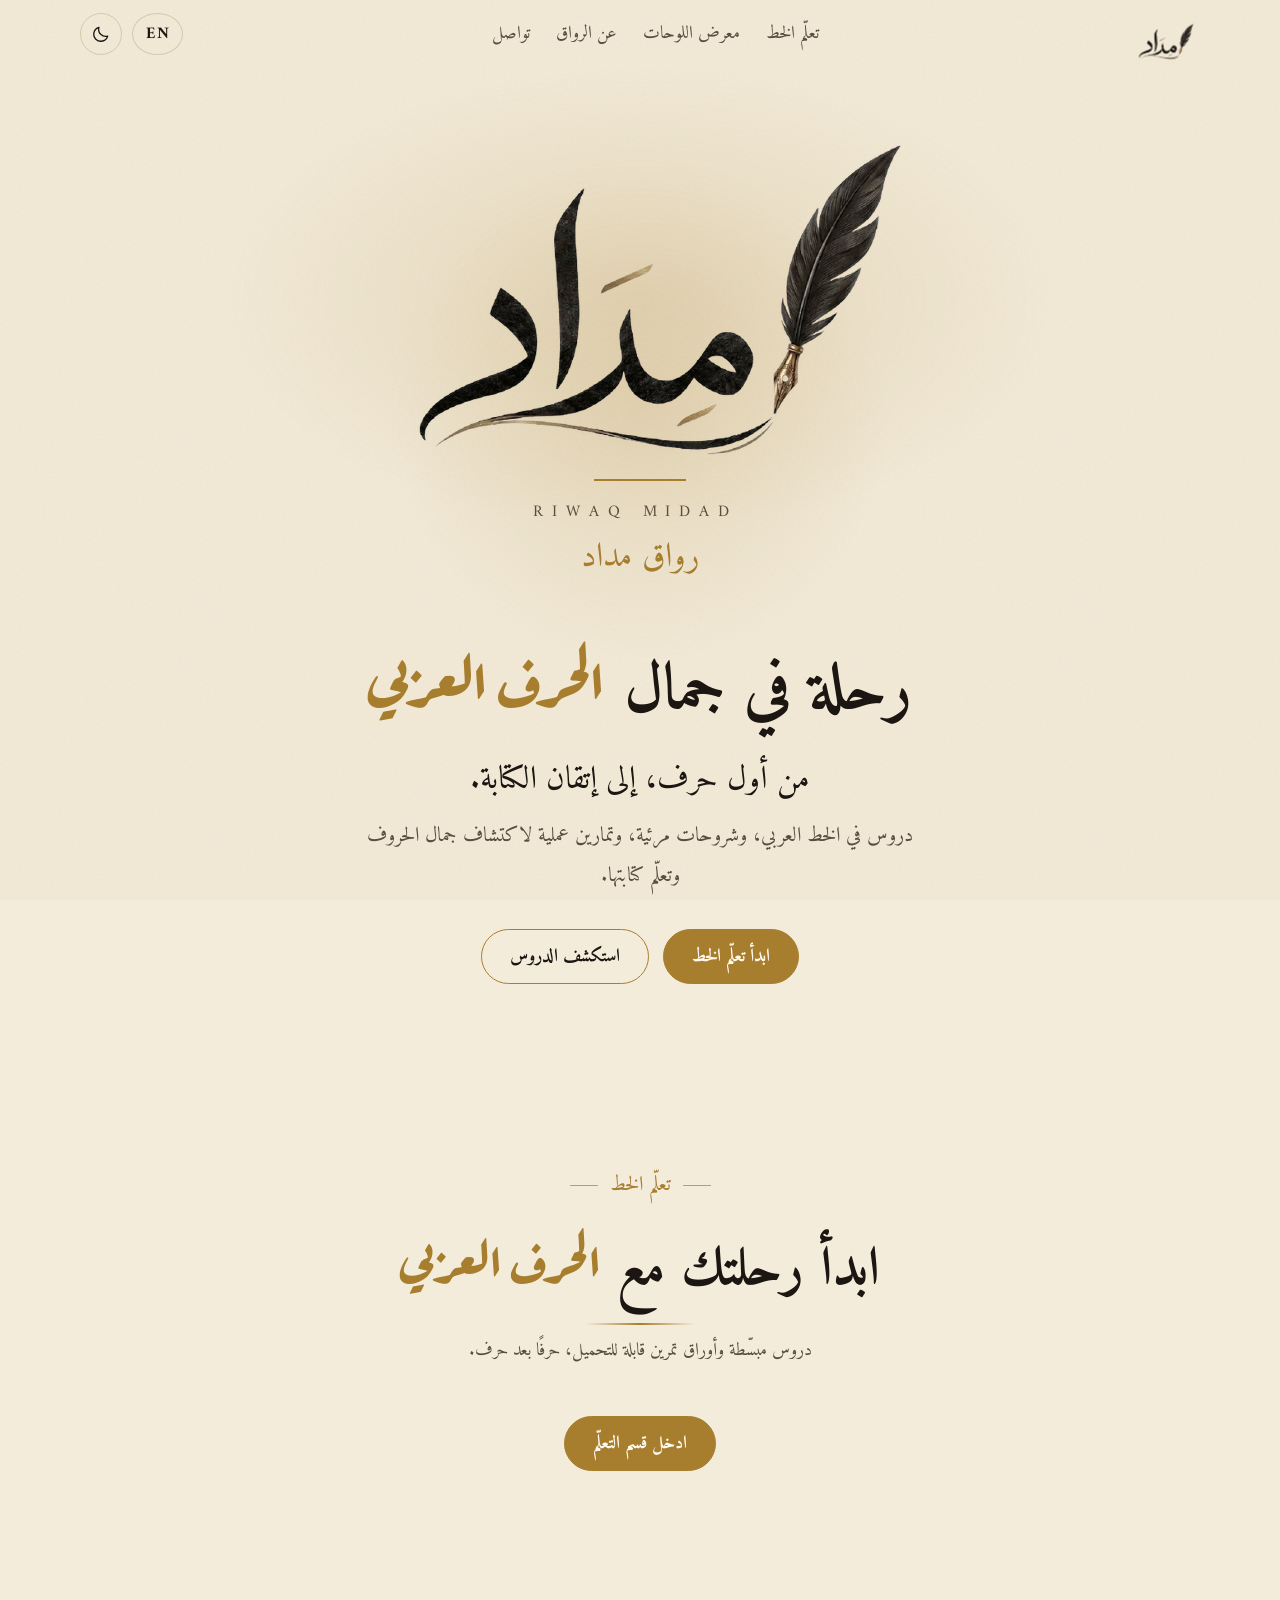
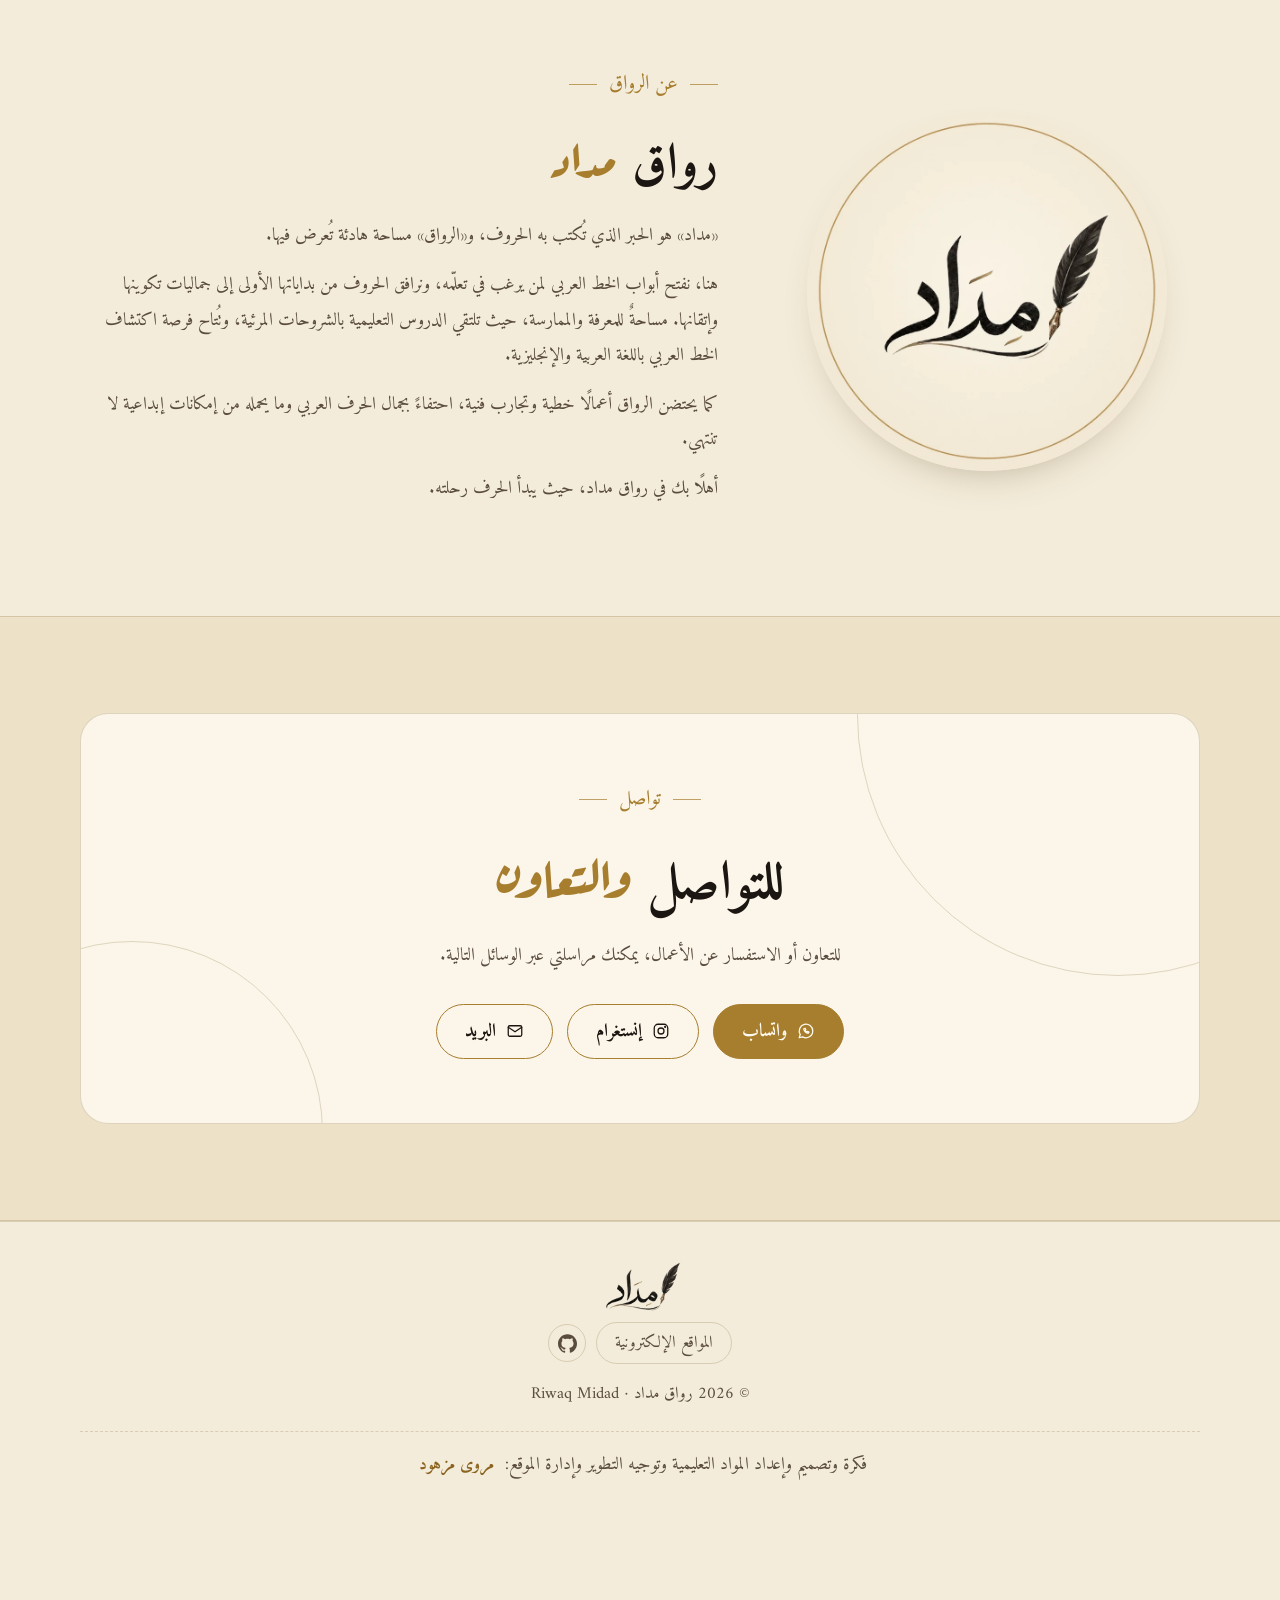
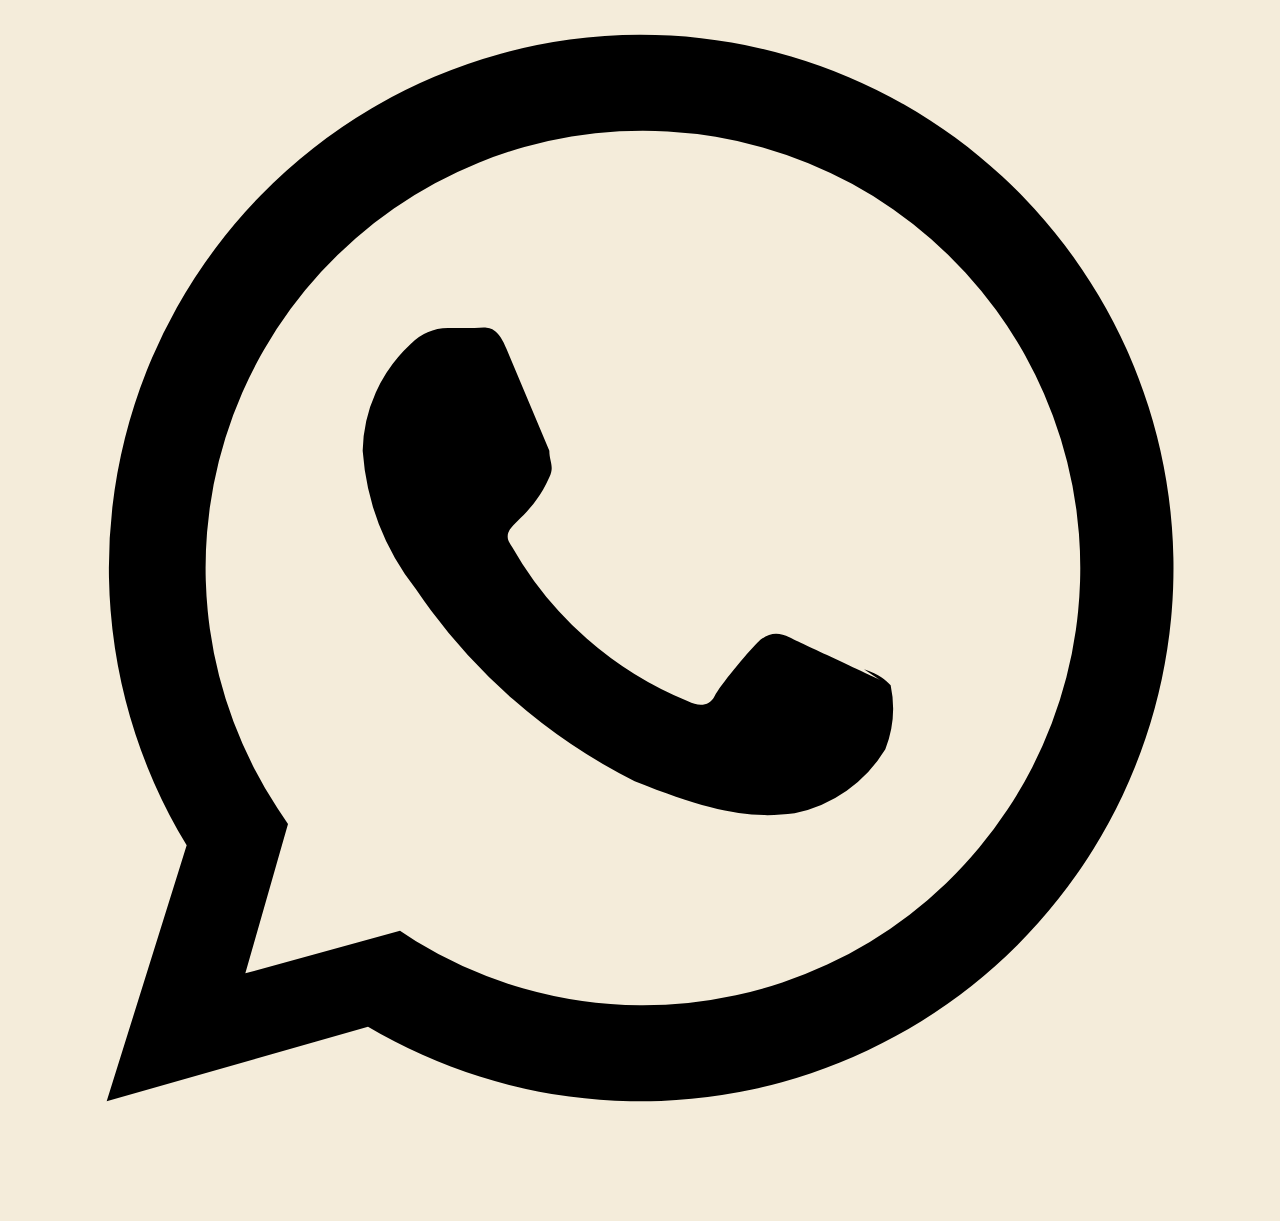
==== index.html @ afab55af "adding the pen" ====
<!doctype html>
<html lang="ar" dir="rtl" data-theme="light">
<head>
<meta charset="utf-8">
<meta name="viewport" content="width=device-width, initial-scale=1">
<title>رواق مداد | تعلّم الخط العربي</title>
<meta name="description" content="رواق مداد: دروس في الخط العربي، وأوراق تمرين، وشروحات مرئية لتعلّم الحروف من أولها إلى إتقان كتابتها، إلى جانب لوحات بخط اليد." id="meta-desc">
<meta name="theme-color" content="#f4ecda" id="theme-color">
<meta property="og:type" content="website">
<meta property="og:title" content="رواق مداد | Riwaq Midad">
<meta property="og:description" content="رحلة في جمال الحرف العربي: دروس وأوراق تمرين وشروحات لتعلّم الخط.">
<link rel="canonical" href="https://maroua-mezhoud.github.io/riwaq.midad/">
<meta name="robots" content="index,follow,max-image-preview:large">
<meta property="og:site_name" content="رواق مداد">
<meta property="og:locale" content="ar_AR">
<meta property="og:url" content="https://maroua-mezhoud.github.io/riwaq.midad/">
<meta property="og:image" content="https://maroua-mezhoud.github.io/riwaq.midad/assets/og-image.jpg">
<meta property="og:image:width" content="1200">
<meta property="og:image:height" content="1200">
<meta name="twitter:card" content="summary_large_image">
<script type="application/ld+json">
{"@context":"https://schema.org","@type":"WebSite","name":"رواق مداد","alternateName":"Riwaq Midad","url":"https://maroua-mezhoud.github.io/riwaq.midad/","image":"https://maroua-mezhoud.github.io/riwaq.midad/assets/og-image.jpg",
"description":"دروس في الخط العربي وأوراق تمرين وشروحات مرئية لتعلّم الحروف، إلى جانب لوحات بخط اليد.","inLanguage":"ar",
"sameAs":["https://www.instagram.com/riwaq.midad/","https://github.com/Maroua-Mezhoud/riwaq.midad"]}
</script>
<link rel="icon" href="assets/favicon.png" type="image/png">
<link rel="apple-touch-icon" href="assets/favicon.png">
<link rel="preconnect" href="https://fonts.googleapis.com">
<link rel="preconnect" href="https://fonts.gstatic.com" crossorigin>
<link href="https://fonts.googleapis.com/css2?family=Aref+Ruqaa:wght@700&display=swap" rel="stylesheet">
<link rel="stylesheet" href="style.css">

<script>
/* تطبيق الوضع واللغة المحفوظين قبل الرسم لتفادي الوميض */
(function(){
  var r=document.documentElement, t=null, l=null;
  try{ t=localStorage.getItem('midad-theme'); l=localStorage.getItem('midad-lang'); }catch(e){}
  if(!t){ t=(window.matchMedia && matchMedia('(prefers-color-scheme: dark)').matches)?'dark':'light'; }
  r.setAttribute('data-theme', t);
  if(l==='en'){ r.lang='en'; r.dir='ltr'; }
})();
</script>
</head>
<body>
<a class="skip" href="#top" id="skip" data-i18n="skip">انتقل إلى المحتوى</a>
<div class="progress" id="progress" aria-hidden="true"></div>

<!-- ============ الرأس ============ -->
<header class="nav">
  <div class="wrap">
    <a href="#top" class="brand" aria-label="رواق مداد">
      <img class="b-light" src="assets/wordmark-light.webp" alt="رواق مداد" width="72" height="42">
      <img class="b-dark" src="assets/wordmark-dark.webp" alt="" width="72" height="42">
    </a>
    <nav class="links" id="links" aria-label="التنقل الرئيسي">
      <a href="#learn" data-i18n="n_learn">تعلّم الخط</a>
      <a href="#calligraphy" data-i18n="n_cal">معرض اللوحات</a>
      <a href="#about" data-i18n="n_about">عن الرواق</a>
      <a href="#contact" data-i18n="n_contact">تواصل</a>
    </nav>
    <div class="nav-actions">
      <button class="icon-btn lang-btn" id="lang-toggle" type="button" aria-label="English" title="English">EN</button>
      <button class="icon-btn" id="theme-toggle" type="button" aria-label="تبديل الوضع الليلي والنهاري" title="تبديل الوضع">
        <svg class="moon" viewBox="0 0 24 24"><path d="M20 14.5A8.5 8.5 0 0 1 9.5 4 8.5 8.5 0 1 0 20 14.5z"/></svg>
        <svg class="sun" viewBox="0 0 24 24"><circle cx="12" cy="12" r="4"/><path d="M12 2v2M12 20v2M4.9 4.9l1.4 1.4M17.7 17.7l1.4 1.4M2 12h2M20 12h2M4.9 19.1l1.4-1.4M17.7 6.3l1.4-1.4"/></svg>
      </button>
      <button class="icon-btn menu-btn" id="menu-btn" type="button" aria-label="القائمة" aria-expanded="false">
        <svg viewBox="0 0 24 24"><path d="M4 7h16M4 12h16M4 17h16"/></svg>
      </button>
    </div>
  </div>
</header>

<main id="top">

<!-- ============ البطل ============ -->
<section class="hero home">
  <div class="wrap">
    <div class="hero-logo">
      <img class="l-light" src="assets/wordmark-light.webp" alt="شعار رواق مداد · Riwaq Midad" width="1000" height="582" fetchpriority="high">
      <img class="l-dark" src="assets/wordmark-dark.webp" alt="" width="1000" height="582">
    </div>
    <div class="hero-name">
      <span class="latin">RIWAQ MIDAD</span>
      <span class="ar">رواق مداد</span>
    </div>
    <h1 class="reveal" data-i18n="h1">رحلة في جمال <span class="ruq">الحرف العربي</span></h1>
    <p class="hero-tag reveal" data-i18n="tag">من أول حرف، إلى إتقان الكتابة.</p>
    <p class="lead reveal" data-i18n="lead">دروس في الخط العربي، وشروحات مرئية، وتمارين عملية لاكتشاف جمال الحروف وتعلّم كتابتها.</p>
    <div class="cta reveal">
      <a class="btn btn-primary" href="#learn" data-i18n="cta1">ابدأ تعلّم الخط</a>
      <a class="btn btn-ghost" href="#learn-home" data-i18n="cta2">استكشف الدروس</a>
    </div>
  </div>
</section>

<!-- ============ calligraphy ============ -->
<section class="block page" id="calligraphy">
  <div class="wrap">
    <div class="page-bar"><a class="back" href="#top"><svg viewBox="0 0 24 24"><path d="M9 6l6 6-6 6"/></svg><span data-i18n="back">رجوع</span></a><nav class="crumb" aria-label="breadcrumb"><span data-i18n="n_cal">معرض اللوحات</span></nav></div>
    <div class="section-head reveal in">
      <span class="eyebrow" data-i18n="cal_e">أعمالي</span>
      <h2 data-i18n="cal_h2">معرض <span class="ruq">لوحاتي</span></h2>
    </div>
    <div class="group-grid" id="grid-calligraphy"></div>
    <div class="more-wrap"><button class="btn btn-ghost" id="more-calligraphy" type="button" hidden></button></div>
  </div>
</section>

<!-- ============ websites ============ -->
<section class="block page" id="websites">
  <div class="wrap">
    <div class="page-bar"><a class="back" href="#top"><svg viewBox="0 0 24 24"><path d="M9 6l6 6-6 6"/></svg><span data-i18n="back">رجوع</span></a><nav class="crumb" aria-label="breadcrumb"><span data-i18n="n_web">المواقع الإلكترونية</span></nav></div>
    <div class="section-head reveal in">
      <span class="eyebrow" data-i18n="web_e">ما صنعتُه</span>
      <h2 data-i18n="web_h2">المواقع <span class="ruq">الإلكترونية</span></h2>
    </div>
    <div class="group-grid" id="grid-web"></div>
    <div class="more-wrap"><button class="btn btn-ghost" id="more-web" type="button" hidden></button></div>
    <div id="featured"></div>
  </div>
</section>

<!-- ============ تعلّم الخط (مدخل في الصفحة الرئيسية) ============ -->
<section class="block home" id="learn-home">
  <div class="wrap">
    <div class="section-head reveal">
      <span class="eyebrow" data-i18n="lh_eyebrow">تعلّم الخط</span>
      <h2 data-i18n="lh_h2">ابدأ رحلتك مع <span class="ruq">الحرف العربي</span></h2>
      <p data-i18n="lh_p">دروس مبسّطة وأوراق تمرين قابلة للتحميل، حرفًا بعد حرف.</p>
    </div>
    <div class="cta reveal"><a class="btn btn-primary" href="#learn" data-i18n="lh_btn">ادخل قسم التعلّم</a></div>
  </div>
</section>

<!-- ============ عن الرواق ============ -->
<section class="block home" id="about">
  <div class="wrap about">
    <div class="pic reveal">
      <img class="p-light" src="assets/profile-light.webp" alt="رواق مداد" width="800" height="800" loading="lazy">
      <img class="p-dark" src="assets/profile-dark.webp" alt="" width="800" height="800" loading="lazy">
    </div>
    <div class="reveal">
      <span class="eyebrow" data-i18n="a_eyebrow">عن الرواق</span>
      <h2 data-i18n="a_h2">رواق <span class="ruq">مداد</span></h2>
      <p data-i18n="a_p1">«مداد» هو الحبر الذي تُكتب به الحروف، و«الرواق» مساحة هادئة تُعرض فيها.</p>
      <p data-i18n="a_p2">هنا، نفتح أبواب الخط العربي لمن يرغب في تعلّمه، ونرافق الحروف من بداياتها الأولى إلى جماليات تكوينها وإتقانها. مساحةٌ للمعرفة والممارسة، حيث تلتقي الدروس التعليمية بالشروحات المرئية، وتُتاح فرصة اكتشاف الخط العربي باللغة العربية والإنجليزية.</p>
      <p data-i18n="a_p3">كما يحتضن الرواق أعمالًا خطية وتجارب فنية، احتفاءً بجمال الحرف العربي وما يحمله من إمكانات إبداعية لا تنتهي.</p>
      <p data-i18n="a_p4">أهلًا بك في رواق مداد، حيث يبدأ الحرف رحلته.</p>
    </div>
  </div>
</section>

<!-- ============ قسم تعلّم الخط ============ -->
<section class="block page" id="learn">
  <div class="wrap">
    <div class="page-bar"><a class="back" href="#learn-home"><svg viewBox="0 0 24 24"><path d="M9 6l6 6-6 6"/></svg><span data-i18n="back">رجوع</span></a><nav class="crumb" aria-label="breadcrumb"><span data-i18n="n_learn">تعلّم الخط</span></nav></div>
    <div class="section-head reveal in">
      <span class="eyebrow" data-i18n="lr_eyebrow">تعلّم الخط العربي</span>
      <h2 data-i18n="lr_h2">اختر <span class="ruq">حرفًا</span> لتبدأ</h2>
      <p data-i18n="lr_p">نبدأ بالألف والباء والحاء، وستُضاف بقية الحروف تباعًا.</p>
    </div>
    <div class="hub one">
      <a class="card hub-card pen-card reveal in" href="#learn-pen">
        <img src="assets/learn/qalam-nib.webp" alt="" width="480" height="1536" loading="lazy">
        <div>
          <h3 data-i18n="pen_c_t">تعرّف على القلم</h3>
          <p data-i18n="pen_c_p">درس تمهيدي قبل الحروف: أجزاء قلم الخط وأسماؤها.</p>
          <span class="open" data-i18n="hb_open">افتح القسم</span>
        </div>
      </a>
    </div>
    <div class="letter-grid" id="learn-grid"></div>
  </div>
</section>

<section class="block page" id="learn-pen">
  <div class="wrap">
    <div class="page-bar"><a class="back" href="#learn"><svg viewBox="0 0 24 24"><path d="M9 6l6 6-6 6"/></svg><span data-i18n="back">رجوع</span></a><nav class="crumb" aria-label="breadcrumb"><a href="#learn" data-i18n="n_learn">تعلّم الخط</a><i></i><span data-i18n="pen_n">القلم</span></nav></div>
    <div class="section-head reveal in">
      <span class="eyebrow" data-i18n="pen_e">تعلّم الخط العربي</span>
      <h2 data-i18n="pen_h">تعرّف على <span class="ruq">القلم</span></h2>
      <p data-i18n="pen_p">قبل أن تكتب أول حرف، تعرّف على قلمك وعلى أجزاء رأسه، فبه تُصنع كل الخطوط.</p>
    </div>
    <figure class="pen-fig reveal in">
      <svg viewBox="0 -170 1200 1706" role="img" aria-labelledby="pen-svg-t" xmlns="http://www.w3.org/2000/svg">
        <title id="pen-svg-t" data-i18n="pen_alt">أجزاء رأس قلم الخط</title>
        <image href="assets/learn/qalam-nib.webp" x="360" y="0" width="480" height="1536"/>
        <g class="pl">
          <circle cx="518" cy="24" r="9"/><path d="M345 24H509"/>
          <circle cx="603" cy="48" r="9"/><path d="M611 41L700 -60H850"/>
          <circle cx="683" cy="96" r="9"/><path d="M692 104L760 200H850"/>
        </g>
        <g class="pt">
          <text x="330" y="44" text-anchor="end" data-i18n="pen_p1">السن الوحشي</text>
          <text x="866" y="-40" text-anchor="start" data-i18n="pen_p2">القَطّ</text>
          <text x="866" y="220" text-anchor="start" data-i18n="pen_p3">السن الإنسي</text>
        </g>
      </svg>
    </figure>
    <div class="hub pen-defs">
      <article class="card reveal in"><h3 data-i18n="pen_p2">القَطّ</h3><p data-i18n="pen_d2">قطعٌ مائل في رأس القلم، وعرضه يحدّد غلظ الخط.</p></article>
      <article class="card reveal in"><h3 data-i18n="pen_p1">السن الوحشي</h3><p data-i18n="pen_d1">الزاوية العليا من رأس القلم المائل.</p></article>
      <article class="card reveal in"><h3 data-i18n="pen_p3">السن الإنسي</h3><p data-i18n="pen_d3">الزاوية السفلى من رأس القلم المائل.</p></article>
    </div>
  </div>
</section>

<section class="block page" id="learn-alif">
  <div class="wrap">
    <div class="page-bar"><a class="back" href="#learn"><svg viewBox="0 0 24 24"><path d="M9 6l6 6-6 6"/></svg><span data-i18n="back">رجوع</span></a><nav class="crumb" aria-label="breadcrumb"><a href="#learn" data-i18n="n_learn">تعلّم الخط</a><i></i><span data-i18n="l_alif">حرف الألف</span></nav></div>
    <div class="section-head reveal in">
      <span class="eyebrow" data-i18n="l_alif_e">حرف الألف</span>
      <h2 data-i18n="l_alif_h">حرف <span class="ruq">الألف</span></h2>
      <p data-i18n="l_alif_p">اختر ما تريد أن تتعلّمه.</p>
    </div>
    <div class="hub two">
      <a class="card hub-card reveal in" href="#learn-alif-single">
        <h3 data-i18n="l_alif_s_t">الألف المفردة</h3>
        <p data-i18n="l_alif_s_p">ورقة تمرين لكتابة الحرف منفردًا، مع اتجاه الكتابة وصفوف للتتبّع.</p>
        <span class="open" data-i18n="hb_open">افتح القسم</span>
      </a>
      <a class="card hub-card reveal in" href="#learn-alif-links">
        <h3 data-i18n="l_alif_l_t">اتصالات الألف</h3>
        <p data-i18n="l_alif_l_p">كيف يتصل الألف بكل الحروف الأخرى.</p>
        <span class="open" data-i18n="hb_open">افتح القسم</span>
      </a>
    </div>
  </div>
</section>

<section class="block page" id="learn-alif-single">
  <div class="wrap">
    <div class="page-bar"><a class="back" href="#learn-alif"><svg viewBox="0 0 24 24"><path d="M9 6l6 6-6 6"/></svg><span data-i18n="back">رجوع</span></a><nav class="crumb" aria-label="breadcrumb"><a href="#learn" data-i18n="n_learn">تعلّم الخط</a><i></i><a href="#learn-alif" data-i18n="l_alif">حرف الألف</a><i></i><span data-i18n="l_alif_s_t">الألف المفردة</span></nav></div>
    <div class="section-head reveal in">
      <span class="eyebrow" data-i18n="l_alif_s_e">تعلّم الخط العربي</span>
      <h2 data-i18n="l_alif_s_h">حرف <span class="ruq">الألف المفردة</span></h2>
      <p data-i18n="s_alif_p">تحتوي الورقة على شكل الألف ومقياسها واتجاه الكتابة، ثم صفوف للتتبّع. حمّلها واطبعها وتدرّب بالقلم.</p>
    </div>
    <div class="pdf-actions">
      <a class="btn btn-primary" href="assets/learn/alif-single.pdf" download data-i18n="pdf_dl">تحميل الملف (PDF)</a>
      <a class="btn btn-ghost" href="assets/learn/alif-single.pdf" target="_blank" rel="noopener" data-i18n="pdf_open">فتح في صفحة جديدة</a>
    </div>
    <div class="pdf-pages">
      <img src="assets/learn/alif-single-1.webp" alt="حرف الألف المفردة، الصفحة 1" width="909" height="1286" loading="lazy">
      <img src="assets/learn/alif-single-2.webp" alt="حرف الألف المفردة، الصفحة 2" width="909" height="1286" loading="lazy">
    </div>
    <div class="hub one">
      <a class="card hub-card reveal in" href="#learn-alif-single-files">
        <h3 data-i18n="l_alif_f_t">الملفات الأساسية</h3>
        <p data-i18n="l_alif_f_p">نسخ من الملفات المستعملة في رسم الحرف، للاحتفاظ بها أو لتطوير التصميم.</p>
        <span class="open" data-i18n="hb_open">افتح القسم</span>
      </a>
    </div>
  </div>
</section>

<section class="block page" id="learn-alif-single-files">
  <div class="wrap">
    <div class="page-bar"><a class="back" href="#learn-alif-single"><svg viewBox="0 0 24 24"><path d="M9 6l6 6-6 6"/></svg><span data-i18n="back">رجوع</span></a><nav class="crumb" aria-label="breadcrumb"><a href="#learn" data-i18n="n_learn">تعلّم الخط</a><i></i><a href="#learn-alif" data-i18n="l_alif">حرف الألف</a><i></i><a href="#learn-alif-single" data-i18n="l_alif_s_t">الألف المفردة</a><i></i><span data-i18n="l_alif_f_t">الملفات الأساسية</span></nav></div>
    <div class="section-head reveal in">
      <span class="eyebrow" data-i18n="l_alif_f_e">تعلّم الخط العربي</span>
      <h2 data-i18n="l_alif_f_h">الملفات <span class="ruq">الأساسية</span></h2>
      <p data-i18n="src_p">نسخ من الملفات المستعملة في رسم الحرف، للاحتفاظ بها ولمن يريد تطوير التصميم.</p>
    </div>
      <div class="src-grid">
      <article class="src-card">
        <div class="src-thumb"><img src="assets/learn/source/alif-model.jpg" alt="" loading="lazy"></div>
        <h4 data-i18n="src_1_t">نموذج حرف الألف المفردة</h4>
        <p data-i18n="src_1_p">الصورة المرجعية: شكل الألف ومقياسها بخمس نقاط واتجاه الكتابة.</p>
        <span class="src-meta"><bdi dir="ltr">JPG · 37 KB</bdi></span>
        <a class="btn btn-ghost btn-sm" href="assets/learn/source/alif-model.jpg" download data-i18n="src_dl">تحميل</a>
      </article>
      <article class="src-card">
        <div class="src-thumb"><img src="assets/learn/source/alif-colored.jpg" alt="" loading="lazy"></div>
        <h4 data-i18n="src_2_t">الألف الملوّنة مع النقاط</h4>
        <p data-i18n="src_2_p">نسخة ملوّنة من الحرف مع نقاط المقياس.</p>
        <span class="src-meta"><bdi dir="ltr">JPG · 22 KB</bdi></span>
        <a class="btn btn-ghost btn-sm" href="assets/learn/source/alif-colored.jpg" download data-i18n="src_dl">تحميل</a>
      </article>
      <article class="src-card">
        <div class="src-thumb"><img src="assets/learn/source/alif-grey-guides.png" alt="" loading="lazy"></div>
        <h4 data-i18n="src_3_t">الألف الرمادية مع النقاط</h4>
        <p data-i18n="src_3_p">الحرف ونقاط المقياس بخلفية شفافة، مناسبة لورقة التمرين.</p>
        <span class="src-meta"><bdi dir="ltr">PNG · 79 KB</bdi></span>
        <a class="btn btn-ghost btn-sm" href="assets/learn/source/alif-grey-guides.png" download data-i18n="src_dl">تحميل</a>
      </article>
      <article class="src-card">
        <div class="src-thumb"><img src="assets/learn/source/alif-grey-only.png" alt="" loading="lazy"></div>
        <h4 data-i18n="src_4_t">الألف وحدها</h4>
        <p data-i18n="src_4_p">الحرف وحده بخلفية شفافة بين خطّي الإطار.</p>
        <span class="src-meta"><bdi dir="ltr">PNG · 45 KB</bdi></span>
        <a class="btn btn-ghost btn-sm" href="assets/learn/source/alif-grey-only.png" download data-i18n="src_dl">تحميل</a>
      </article>
      <article class="src-card">
        <div class="src-thumb"><img src="assets/learn/source/alif-original-scan-thumb.webp" alt="" loading="lazy"></div>
        <h4 data-i18n="src_5_t">الورقة الأصلية (PDF)</h4>
        <p data-i18n="src_5_p">النسخة الأصلية الممسوحة للصفحة.</p>
        <span class="src-meta"><bdi dir="ltr">PDF · 859 KB</bdi></span>
        <a class="btn btn-ghost btn-sm" href="assets/learn/source/alif-original-scan.pdf" download data-i18n="src_dl">تحميل</a>
      </article>
      <article class="src-card">
        <div class="src-thumb file"><b>AF</b></div>
        <h4 data-i18n="src_6_t">ملف التصميم المفتوح (AF)</h4>
        <p data-i18n="src_6_p">ملف Affinity القابل للتعديل لتطوير التصميم.</p>
        <span class="src-meta"><bdi dir="ltr">AF · 952 KB</bdi></span>
        <a class="btn btn-ghost btn-sm" href="assets/learn/source/naskh-source.af" download data-i18n="src_dl">تحميل</a>
      </article>
      </div>
  </div>
</section>

<section class="block page" id="learn-alif-links">
  <div class="wrap">
    <div class="page-bar"><a class="back" href="#learn-alif"><svg viewBox="0 0 24 24"><path d="M9 6l6 6-6 6"/></svg><span data-i18n="back">رجوع</span></a><nav class="crumb" aria-label="breadcrumb"><a href="#learn" data-i18n="n_learn">تعلّم الخط</a><i></i><a href="#learn-alif" data-i18n="l_alif">حرف الألف</a><i></i><span data-i18n="l_alif_l_t">اتصالات الألف</span></nav></div>
    <div class="section-head reveal in">
      <span class="eyebrow" data-i18n="l_alif_l_e">تعلّم الخط العربي</span>
      <h2 data-i18n="l_alif_l_h">اتصالات <span class="ruq">الألف</span></h2>
      <p data-i18n="rule_alif">الألف من الحروف التي لا تتصل بما بعدها، وتتصل بما قبلها فقط. فيأتي بعدها كل حرف منفصلًا عنها، ويتصل بها الحرف الذي يسبقها إن كان من الحروف التي تتصل بما بعدها.</p>
    </div>
    <div class="legend"><span class="lg on" data-i18n="lg_on">متصلان</span><span class="lg off" data-i18n="lg_off">منفصلان</span></div>
    <div class="conn-grid" id="conn-alif"></div>
  </div>
</section>

<section class="block page" id="learn-baa">
  <div class="wrap">
    <div class="page-bar"><a class="back" href="#learn"><svg viewBox="0 0 24 24"><path d="M9 6l6 6-6 6"/></svg><span data-i18n="back">رجوع</span></a><nav class="crumb" aria-label="breadcrumb"><a href="#learn" data-i18n="n_learn">تعلّم الخط</a><i></i><span data-i18n="l_baa">حرف الباء</span></nav></div>
    <div class="section-head reveal in">
      <span class="eyebrow" data-i18n="l_baa_e">حرف الباء</span>
      <h2 data-i18n="l_baa_h">حرف <span class="ruq">الباء</span></h2>
      <p data-i18n="l_baa_p">اختر ما تريد أن تتعلّمه.</p>
    </div>
    <div class="hub two">
      <a class="card hub-card reveal in" href="#learn-baa-single">
        <h3 data-i18n="l_baa_s_t">الباء المفردة</h3>
        <p data-i18n="l_baa_s_p">ورقة تمرين لكتابة الحرف منفردًا، مع اتجاه الكتابة وصفوف للتتبّع.</p>
        <span class="open" data-i18n="hb_open">افتح القسم</span>
      </a>
      <a class="card hub-card reveal in" href="#learn-baa-links">
        <h3 data-i18n="l_baa_l_t">اتصالات الباء</h3>
        <p data-i18n="l_baa_l_p">كيف يتصل الحرف بكل الحروف الأخرى.</p>
        <span class="open" data-i18n="hb_open">افتح القسم</span>
      </a>
    </div>
  </div>
</section>

<section class="block page" id="learn-baa-single">
  <div class="wrap">
    <div class="page-bar"><a class="back" href="#learn-baa"><svg viewBox="0 0 24 24"><path d="M9 6l6 6-6 6"/></svg><span data-i18n="back">رجوع</span></a><nav class="crumb" aria-label="breadcrumb"><a href="#learn" data-i18n="n_learn">تعلّم الخط</a><i></i><a href="#learn-baa" data-i18n="l_baa">حرف الباء</a><i></i><span data-i18n="l_baa_s_t">الباء المفردة</span></nav></div>
    <div class="section-head reveal in">
      <span class="eyebrow" data-i18n="l_baa_s_e">تعلّم الخط العربي</span>
      <h2 data-i18n="l_baa_s_h">حرف <span class="ruq">الباء المفردة</span></h2>
      <p data-i18n="s_baa_p">تحتوي الورقة على شكل الباء ومقياسها واتجاه الكتابة، ثم صفوف للتتبّع. حمّلها واطبعها وتدرّب بالقلم.</p>
    </div>
    <div class="pdf-actions">
      <a class="btn btn-primary" href="assets/learn/baa-single.pdf" download data-i18n="pdf_dl">تحميل الملف (PDF)</a>
      <a class="btn btn-ghost" href="assets/learn/baa-single.pdf" target="_blank" rel="noopener" data-i18n="pdf_open">فتح في صفحة جديدة</a>
    </div>
    <div class="pdf-pages">
      <img src="assets/learn/baa-single-1.webp" alt="حرف الباء المفردة، الصفحة 1" width="909" height="1286" loading="lazy">
      <img src="assets/learn/baa-single-2.webp" alt="حرف الباء المفردة، الصفحة 2" width="909" height="1286" loading="lazy">
    </div>
    <div class="hub one">
      <a class="card hub-card reveal in" href="#learn-baa-single-files">
        <h3 data-i18n="l_alif_f_t">الملفات الأساسية</h3>
        <p data-i18n="l_alif_f_p">نسخ من الملفات المستعملة في رسم الحرف، للاحتفاظ بها أو لتطوير التصميم.</p>
        <span class="open" data-i18n="hb_open">افتح القسم</span>
      </a>
    </div>
  </div>
</section>

<section class="block page" id="learn-baa-single-files">
  <div class="wrap">
    <div class="page-bar"><a class="back" href="#learn-baa-single"><svg viewBox="0 0 24 24"><path d="M9 6l6 6-6 6"/></svg><span data-i18n="back">رجوع</span></a><nav class="crumb" aria-label="breadcrumb"><a href="#learn" data-i18n="n_learn">تعلّم الخط</a><i></i><a href="#learn-baa" data-i18n="l_baa">حرف الباء</a><i></i><a href="#learn-baa-single" data-i18n="l_baa_s_t">الباء المفردة</a><i></i><span data-i18n="l_alif_f_t">الملفات الأساسية</span></nav></div>
    <div class="section-head reveal in">
      <span class="eyebrow" data-i18n="l_alif_f_e">تعلّم الخط العربي</span>
      <h2 data-i18n="l_alif_f_h">الملفات <span class="ruq">الأساسية</span></h2>
      <p data-i18n="src_p">نسخ من الملفات المستعملة في رسم الحرف، للاحتفاظ بها ولمن يريد تطوير التصميم.</p>
    </div>
      <div class="src-grid">
      <article class="src-card">
        <div class="src-thumb"><img src="assets/learn/source/baa-model.jpg" alt="" loading="lazy"></div>
        <h4 data-i18n="b_src_1_t">نموذج حرف الباء المفردة</h4>
        <p data-i18n="b_src_1_p">الصورة المرجعية: شكل الباء ومقياسها بالنقاط واتجاه الكتابة والخط الأساس.</p>
        <span class="src-meta"><bdi dir="ltr">JPG · 48 KB</bdi></span>
        <a class="btn btn-ghost btn-sm" href="assets/learn/source/baa-model.jpg" download data-i18n="src_dl">تحميل</a>
      </article>
      <article class="src-card">
        <div class="src-thumb"><img src="assets/learn/source/baa-colored.jpg" alt="" loading="lazy"></div>
        <h4 data-i18n="b_src_2_t">الباء الملوّنة</h4>
        <p data-i18n="b_src_2_p">نسخة ملوّنة من الحرف مع اتجاه الكتابة والخط الأساس.</p>
        <span class="src-meta"><bdi dir="ltr">JPG · 35 KB</bdi></span>
        <a class="btn btn-ghost btn-sm" href="assets/learn/source/baa-colored.jpg" download data-i18n="src_dl">تحميل</a>
      </article>
      <article class="src-card">
        <div class="src-thumb"><img src="assets/learn/source/baa-grey-guides.png" alt="" loading="lazy"></div>
        <h4 data-i18n="b_src_3_t">الباء الرمادية مع النقاط</h4>
        <p data-i18n="b_src_3_p">الحرف ونقاط المقياس وخطوط الإطار بدرجات الرمادي، مناسبة لورقة التمرين.</p>
        <span class="src-meta"><bdi dir="ltr">PNG · 305 KB</bdi></span>
        <a class="btn btn-ghost btn-sm" href="assets/learn/source/baa-grey-guides.png" download data-i18n="src_dl">تحميل</a>
      </article>
      <article class="src-card">
        <div class="src-thumb"><img src="assets/learn/source/baa-grey-only.png" alt="" loading="lazy"></div>
        <h4 data-i18n="b_src_4_t">الباء وحدها</h4>
        <p data-i18n="b_src_4_p">الحرف وحده بدرجات الرمادي فوق الخط الأساس.</p>
        <span class="src-meta"><bdi dir="ltr">PNG · 149 KB</bdi></span>
        <a class="btn btn-ghost btn-sm" href="assets/learn/source/baa-grey-only.png" download data-i18n="src_dl">تحميل</a>
      </article>
      <article class="src-card">
        <div class="src-thumb"><img src="assets/learn/source/baa-original-scan-thumb.webp" alt="" loading="lazy"></div>
        <h4 data-i18n="b_src_5_t">الورقة الأصلية (PDF)</h4>
        <p data-i18n="b_src_5_p">النسخة الأصلية الممسوحة للصفحة.</p>
        <span class="src-meta"><bdi dir="ltr">PDF · 981 KB</bdi></span>
        <a class="btn btn-ghost btn-sm" href="assets/learn/source/baa-original-scan.pdf" download data-i18n="src_dl">تحميل</a>
      </article>
      <article class="src-card">
        <div class="src-thumb file"><b>AF</b></div>
        <h4 data-i18n="b_src_6_t">ملف التصميم المفتوح (AF)</h4>
        <p data-i18n="b_src_6_p">ملف Affinity القابل للتعديل لتطوير تصميم الباء.</p>
        <span class="src-meta"><bdi dir="ltr">AF · 3.4 MB</bdi></span>
        <a class="btn btn-ghost btn-sm" href="assets/learn/source/baa-source.af" download data-i18n="src_dl">تحميل</a>
      </article>
      </div>
  </div>
</section>

<section class="block page" id="learn-baa-links">
  <div class="wrap">
    <div class="page-bar"><a class="back" href="#learn-baa"><svg viewBox="0 0 24 24"><path d="M9 6l6 6-6 6"/></svg><span data-i18n="back">رجوع</span></a><nav class="crumb" aria-label="breadcrumb"><a href="#learn" data-i18n="n_learn">تعلّم الخط</a><i></i><a href="#learn-baa" data-i18n="l_baa">حرف الباء</a><i></i><span data-i18n="l_baa_l_t">اتصالات الباء</span></nav></div>
    <div class="section-head reveal in">
      <span class="eyebrow" data-i18n="l_baa_l_e">تعلّم الخط العربي</span>
      <h2 data-i18n="l_baa_l_h">اتصالات <span class="ruq">الباء</span></h2>
      <p data-i18n="rule_baa">الباء من الحروف التي تتصل بما بعدها، ويتصل بها الحرف الذي يسبقها إن كان من الحروف التي تتصل بما بعدها. أما الحروف الستة (ا د ذ ر ز و) فلا تتصل بما بعدها.</p>
    </div>
    <div class="legend"><span class="lg on" data-i18n="lg_on">متصلان</span><span class="lg off" data-i18n="lg_off">منفصلان</span></div>
    <div class="conn-grid" id="conn-baa"></div>
  </div>
</section>

<section class="block page" id="learn-hah">
  <div class="wrap">
    <div class="page-bar"><a class="back" href="#learn"><svg viewBox="0 0 24 24"><path d="M9 6l6 6-6 6"/></svg><span data-i18n="back">رجوع</span></a><nav class="crumb" aria-label="breadcrumb"><a href="#learn" data-i18n="n_learn">تعلّم الخط</a><i></i><span data-i18n="l_hah">حرف الحاء</span></nav></div>
    <div class="section-head reveal in">
      <span class="eyebrow" data-i18n="l_hah_e">حرف الحاء</span>
      <h2 data-i18n="l_hah_h">حرف <span class="ruq">الحاء</span></h2>
      <p data-i18n="l_hah_p">اختر ما تريد أن تتعلّمه.</p>
    </div>
    <div class="hub two">
      <a class="card hub-card reveal in" href="#learn-hah-single">
        <h3 data-i18n="l_hah_s_t">الحاء المفردة</h3>
        <p data-i18n="l_hah_s_p">ورقة تمرين لكتابة الحرف منفردًا، مع اتجاه الكتابة وصفوف للتتبّع.</p>
        <span class="open" data-i18n="hb_open">افتح القسم</span>
      </a>
      <a class="card hub-card reveal in" href="#learn-hah-links">
        <h3 data-i18n="l_hah_l_t">اتصالات الحاء</h3>
        <p data-i18n="l_hah_l_p">كيف يتصل الحرف بكل الحروف الأخرى.</p>
        <span class="open" data-i18n="hb_open">افتح القسم</span>
      </a>
    </div>
  </div>
</section>

<section class="block page" id="learn-hah-single">
  <div class="wrap">
    <div class="page-bar"><a class="back" href="#learn-hah"><svg viewBox="0 0 24 24"><path d="M9 6l6 6-6 6"/></svg><span data-i18n="back">رجوع</span></a><nav class="crumb" aria-label="breadcrumb"><a href="#learn" data-i18n="n_learn">تعلّم الخط</a><i></i><a href="#learn-hah" data-i18n="l_hah">حرف الحاء</a><i></i><span data-i18n="l_hah_s_t">الحاء المفردة</span></nav></div>
    <div class="section-head reveal in">
      <span class="eyebrow" data-i18n="l_hah_s_e">تعلّم الخط العربي</span>
      <h2 data-i18n="l_hah_s_h">حرف <span class="ruq">الحاء المفردة</span></h2>
      <p data-i18n="s_hah_p">تحتوي الورقة على شكل الحاء ومقياسها واتجاه الكتابة، ثم صفوف للتتبّع. حمّلها واطبعها وتدرّب بالقلم.</p>
    </div>
    <div class="pdf-actions">
      <a class="btn btn-primary" href="assets/learn/hah-single.pdf" download data-i18n="pdf_dl">تحميل الملف (PDF)</a>
      <a class="btn btn-ghost" href="assets/learn/hah-single.pdf" target="_blank" rel="noopener" data-i18n="pdf_open">فتح في صفحة جديدة</a>
    </div>
    <div class="pdf-pages">
      <img src="assets/learn/hah-single-1.webp" alt="حرف الحاء المفردة، الصفحة 1" width="909" height="1286" loading="lazy">
      <img src="assets/learn/hah-single-2.webp" alt="حرف الحاء المفردة، الصفحة 2" width="909" height="1286" loading="lazy">
    </div>
    <div class="hub one">
      <a class="card hub-card reveal in" href="#learn-hah-single-files">
        <h3 data-i18n="l_alif_f_t">الملفات الأساسية</h3>
        <p data-i18n="l_alif_f_p">نسخ من الملفات المستعملة في رسم الحرف، للاحتفاظ بها أو لتطوير التصميم.</p>
        <span class="open" data-i18n="hb_open">افتح القسم</span>
      </a>
    </div>
  </div>
</section>

<section class="block page" id="learn-hah-single-files">
  <div class="wrap">
    <div class="page-bar"><a class="back" href="#learn-hah-single"><svg viewBox="0 0 24 24"><path d="M9 6l6 6-6 6"/></svg><span data-i18n="back">رجوع</span></a><nav class="crumb" aria-label="breadcrumb"><a href="#learn" data-i18n="n_learn">تعلّم الخط</a><i></i><a href="#learn-hah" data-i18n="l_hah">حرف الحاء</a><i></i><a href="#learn-hah-single" data-i18n="l_hah_s_t">الحاء المفردة</a><i></i><span data-i18n="l_alif_f_t">الملفات الأساسية</span></nav></div>
    <div class="section-head reveal in">
      <span class="eyebrow" data-i18n="l_alif_f_e">تعلّم الخط العربي</span>
      <h2 data-i18n="l_alif_f_h">الملفات <span class="ruq">الأساسية</span></h2>
      <p data-i18n="src_p">نسخ من الملفات المستعملة في رسم الحرف، للاحتفاظ بها ولمن يريد تطوير التصميم.</p>
    </div>
      <div class="src-grid">
      <article class="src-card">
        <div class="src-thumb"><img src="assets/learn/source/hah-model.jpg" alt="" loading="lazy"></div>
        <h4 data-i18n="h_src_1_t">نموذج حرف الحاء المفردة</h4>
        <p data-i18n="h_src_1_p">الصورة المرجعية: شكل الحاء ومقياسها بالنقاط واتجاه الكتابة والخط الأساس.</p>
        <span class="src-meta"><bdi dir="ltr">JPG · 104 KB</bdi></span>
        <a class="btn btn-ghost btn-sm" href="assets/learn/source/hah-model.jpg" download data-i18n="src_dl">تحميل</a>
      </article>
      <article class="src-card">
        <div class="src-thumb"><img src="assets/learn/source/hah-colored-thumb.webp" alt="" loading="lazy"></div>
        <h4 data-i18n="h_src_2_t">الحاء الملوّنة</h4>
        <p data-i18n="h_src_2_p">نسخة ملوّنة من الحرف مع نقاط المقياس واتجاه الكتابة، بخلفية شفافة.</p>
        <span class="src-meta"><bdi dir="ltr">PNG · 1.1 MB</bdi></span>
        <a class="btn btn-ghost btn-sm" href="assets/learn/source/hah-colored.png" download data-i18n="src_dl">تحميل</a>
      </article>
      <article class="src-card">
        <div class="src-thumb"><img src="assets/learn/source/hah-grey-guides-thumb.webp" alt="" loading="lazy"></div>
        <h4 data-i18n="h_src_3_t">الحاء الرمادية مع النقاط</h4>
        <p data-i18n="h_src_3_p">الحرف ونقاط المقياس بدرجات الرمادي وخلفية شفافة، مناسبة لورقة التمرين.</p>
        <span class="src-meta"><bdi dir="ltr">PNG · 1.6 MB</bdi></span>
        <a class="btn btn-ghost btn-sm" href="assets/learn/source/hah-grey-guides.png" download data-i18n="src_dl">تحميل</a>
      </article>
      <article class="src-card">
        <div class="src-thumb"><img src="assets/learn/source/hah-grey-only.png" alt="" loading="lazy"></div>
        <h4 data-i18n="h_src_4_t">الحاء وحدها</h4>
        <p data-i18n="h_src_4_p">الحرف وحده بدرجات الرمادي وخلفية شفافة.</p>
        <span class="src-meta"><bdi dir="ltr">PNG · 134 KB</bdi></span>
        <a class="btn btn-ghost btn-sm" href="assets/learn/source/hah-grey-only.png" download data-i18n="src_dl">تحميل</a>
      </article>
      <article class="src-card">
        <div class="src-thumb"><img src="assets/learn/source/hah-original-scan-thumb.webp" alt="" loading="lazy"></div>
        <h4 data-i18n="h_src_5_t">الورقة الأصلية (PDF)</h4>
        <p data-i18n="h_src_5_p">النسخة الأصلية الممسوحة للصفحة.</p>
        <span class="src-meta"><bdi dir="ltr">PDF · 1 MB</bdi></span>
        <a class="btn btn-ghost btn-sm" href="assets/learn/source/hah-original-scan.pdf" download data-i18n="src_dl">تحميل</a>
      </article>
      <article class="src-card">
        <div class="src-thumb file"><b>AF</b></div>
        <h4 data-i18n="h_src_6_t">ملف التصميم المفتوح (AF)</h4>
        <p data-i18n="h_src_6_p">ملف Affinity القابل للتعديل لتطوير تصميم الحاء.</p>
        <span class="src-meta"><bdi dir="ltr">AF · 5.1 MB</bdi></span>
        <a class="btn btn-ghost btn-sm" href="assets/learn/source/hah-source.af" download data-i18n="src_dl">تحميل</a>
      </article>
      </div>
  </div>
</section>

<section class="block page" id="learn-hah-links">
  <div class="wrap">
    <div class="page-bar"><a class="back" href="#learn-hah"><svg viewBox="0 0 24 24"><path d="M9 6l6 6-6 6"/></svg><span data-i18n="back">رجوع</span></a><nav class="crumb" aria-label="breadcrumb"><a href="#learn" data-i18n="n_learn">تعلّم الخط</a><i></i><a href="#learn-hah" data-i18n="l_hah">حرف الحاء</a><i></i><span data-i18n="l_hah_l_t">اتصالات الحاء</span></nav></div>
    <div class="section-head reveal in">
      <span class="eyebrow" data-i18n="l_hah_l_e">تعلّم الخط العربي</span>
      <h2 data-i18n="l_hah_l_h">اتصالات <span class="ruq">الحاء</span></h2>
      <p data-i18n="rule_hah">الحاء من الحروف التي تتصل بما بعدها، ويتصل بها الحرف الذي يسبقها إن كان من الحروف التي تتصل بما بعدها. أما الحروف الستة (ا د ذ ر ز و) فلا تتصل بما بعدها.</p>
    </div>
    <div class="legend"><span class="lg on" data-i18n="lg_on">متصلان</span><span class="lg off" data-i18n="lg_off">منفصلان</span></div>
    <div class="conn-grid" id="conn-hah"></div>
  </div>
</section>

<!-- ============ تواصل ============ -->
<section class="block home alt" id="contact">
  <div class="wrap">
    <div class="contact reveal">
      <span class="eyebrow" data-i18n="c_eyebrow">تواصل</span>
      <h2 data-i18n="c_h2">للتواصل <span class="ruq">والتعاون</span></h2>
      <p data-i18n="c_p">للتعاون أو الاستفسار عن الأعمال، يمكنك مراسلتي عبر الوسائل التالية.</p>
      <div class="cta" id="contact-buttons"></div>
    </div>
  </div>
</section>

</main>

<footer>
  <div class="wrap">
    <a href="#top" class="brand" aria-label="رواق مداد">
      <img class="b-light" src="assets/wordmark-light.webp" alt="رواق مداد" width="86" height="50" loading="lazy">
      <img class="b-dark" src="assets/wordmark-dark.webp" alt="" width="86" height="50" loading="lazy">
    </a>
    <div class="ft-links">
      <a class="ft-link" href="#websites" data-i18n="n_web">المواقع الإلكترونية</a>
      <a class="ft-gh" href="https://github.com/Maroua-Mezhoud/riwaq.midad" target="_blank" rel="noopener" aria-label="GitHub" title="GitHub"><svg viewBox="0 0 24 24" aria-hidden="true"><path d="M12 .297c-6.63 0-12 5.373-12 12 0 5.303 3.438 9.8 8.205 11.385.6.113.82-.258.82-.577 0-.285-.01-1.04-.015-2.04-3.338.724-4.042-1.61-4.042-1.61C4.422 18.07 3.633 17.7 3.633 17.7c-1.087-.744.084-.729.084-.729 1.205.084 1.838 1.236 1.838 1.236 1.07 1.835 2.809 1.305 3.495.998.108-.776.417-1.305.76-1.605-2.665-.3-5.466-1.332-5.466-5.93 0-1.31.465-2.38 1.235-3.22-.135-.303-.54-1.523.105-3.176 0 0 1.005-.322 3.3 1.23.96-.267 1.98-.399 3-.405 1.02.006 2.04.138 3 .405 2.28-1.552 3.285-1.23 3.285-1.23.645 1.653.24 2.873.12 3.176.765.84 1.23 1.91 1.23 3.22 0 4.61-2.805 5.625-5.475 5.92.42.36.81 1.096.81 2.22 0 1.606-.015 2.896-.015 3.286 0 .315.21.69.825.57C20.565 22.092 24 17.592 24 12.297c0-6.627-5.373-12-12-12"/></svg></a>
    </div>
    <div>© <span id="year"></span> رواق مداد · Riwaq Midad</div>
    <p class="credit"><span data-i18n="cr_pre">فكرة وتصميم وإعداد المواد التعليمية وتوجيه التطوير وإدارة الموقع:</span> <a id="credit-link" href="https://github.com/Maroua-Mezhoud/Maroua-Mezhoud" target="_blank" rel="noopener" data-i18n="cr_name">مروى مزهود</a></p>
  </div>
</footer>

<script src="script.js"></script>
</body>
</html>
---- style.css ----
/* ==========================================================
   رواق مداد | الأنماط
   الخطوط: الأميري للعناوين، عارف رقعة للكلمات المميّزة، تجوال للنص
   ========================================================== */

@font-face{
  font-family:'Amiri';font-weight:400;font-style:normal;font-display:swap;
  src:url('assets/fonts/Amiri-Regular.woff') format('woff');
}
@font-face{
  font-family:'Amiri';font-weight:700;font-style:normal;font-display:swap;
  src:url('assets/fonts/Amiri-Bold.woff') format('woff');
}
@font-face{
  font-family:'Amiri';font-weight:400;font-style:italic;font-display:swap;
  src:url('assets/fonts/Amiri-Italic.woff') format('woff');
}

:root{
  --bg:#f4ecda;
  --bg-2:#ede2c8;
  --surface:#fbf6e9;
  --ink:#1c1612;
  --ink-soft:#5a4d3f;
  --line:rgba(120,92,40,.22);
  --gold:#a77d2e;
  --gold-strong:#8a6420;
  --on-gold:#fffaf0;
  --shadow:0 18px 40px -22px rgba(60,40,10,.35);
  --grain-op:.10;
  --glow:rgba(167,125,46,.16);
  --font-head:'Amiri','Aref Ruqaa',serif;
  --font-accent:'Aref Ruqaa','Amiri',serif;
  --font-body:'Amiri','Aref Ruqaa',serif;
  --r:18px;
}
:root[data-theme="dark"]{
  --bg:#15110e;
  --bg-2:#1d1814;
  --surface:#211b16;
  --ink:#f1e8d3;
  --ink-soft:#bfb299;
  --line:rgba(212,174,94,.22);
  --gold:#d4ae5e;
  --gold-strong:#e6c375;
  --on-gold:#17120d;
  --shadow:0 18px 40px -22px rgba(0,0,0,.8);
  --grain-op:.07;
  --glow:rgba(212,174,94,.12);
}

*{box-sizing:border-box;margin:0;padding:0}
html{scroll-behavior:smooth;scroll-padding-top:84px;font-size:112.5%}
body{
  background:var(--bg);color:var(--ink);
  font-family:var(--font-body);font-size:1rem;line-height:1.95;
  -webkit-font-smoothing:antialiased;
  transition:background .4s,color .4s;
  overflow-x:hidden;
}
/* ملمس ورق خفيف */
body::before{
  content:"";position:fixed;inset:0;pointer-events:none;z-index:0;opacity:var(--grain-op);
  background-image:url("data:image/svg+xml;utf8,<svg xmlns='http://www.w3.org/2000/svg' width='220' height='220'><filter id='n'><feTurbulence type='fractalNoise' baseFrequency='.9' numOctaves='2' stitchTiles='stitch'/><feColorMatrix values='0 0 0 0 .4  0 0 0 0 .3  0 0 0 0 .15  0 0 0 .9 0'/></filter><rect width='100%' height='100%' filter='url(%23n)'/></svg>");
}
main,header,footer,section{position:relative;z-index:1}
img{max-width:100%;display:block}
a{color:inherit;text-decoration:none}
.wrap{width:min(1120px,100% - 40px);margin-inline:auto}

h1,h2,h3{font-family:var(--font-head);font-weight:700;line-height:1.7}
.ruq{font-family:var(--font-accent);font-weight:700;color:var(--gold)}
/* في الإنجليزية: الأميري المائل بدل عارف رقعة */
html[lang="en"] .ruq{font-family:var(--font-head);font-style:italic;font-weight:400}
html[lang="en"] body{line-height:1.8}
html[lang="en"] h1,html[lang="en"] h2,html[lang="en"] h3{line-height:1.35}
html[lang="en"] .hero h1{line-height:1.25}
html[lang="en"] .hero-name .ar{font-size:1.7rem}

.eyebrow{
  display:inline-flex;align-items:center;gap:12px;color:var(--gold);
  font-family:var(--font-head);font-size:1.15rem;margin-bottom:6px
}
.eyebrow::before,.eyebrow::after{content:"";width:28px;height:1px;background:var(--gold);opacity:.7}
.section-head{text-align:center;margin-bottom:48px}
.section-head h2{font-size:clamp(2rem,4.8vw,3rem)}
.section-head p{color:var(--ink-soft);max-width:560px;margin:8px auto 0}

/* ------- الرأس ------- */
.nav{
  position:sticky;top:0;z-index:50;
  background:color-mix(in srgb,var(--bg) 84%,transparent);
  backdrop-filter:blur(14px);-webkit-backdrop-filter:blur(14px);
  border-bottom:1px solid var(--line);
}
.nav .wrap{display:flex;align-items:center;justify-content:space-between;height:68px;gap:16px}
.brand{display:flex;align-items:center;gap:10px}
.brand img{height:42px;width:auto}
.brand .b-dark{display:none}
:root[data-theme="dark"] .brand .b-light{display:none}
:root[data-theme="dark"] .brand .b-dark{display:block}
.links{display:flex;gap:26px;font-size:1rem}
.links a{color:var(--ink-soft);position:relative;padding:4px 0;transition:color .25s}
.links a::after{content:"";position:absolute;inset-inline:0;bottom:-2px;height:1px;background:var(--gold);transform:scaleX(0);transition:transform .3s}
.links a:hover{color:var(--ink)}
.links a:hover::after{transform:scaleX(1)}
.nav-actions{display:flex;align-items:center;gap:10px}
.icon-btn{
  width:42px;height:42px;border-radius:50%;border:1px solid var(--line);
  background:transparent;color:var(--ink);cursor:pointer;display:grid;place-items:center;
  transition:border-color .25s,background .25s,transform .25s;
}
.icon-btn:hover{border-color:var(--gold);background:color-mix(in srgb,var(--gold) 10%,transparent)}
.icon-btn svg{width:20px;height:20px;stroke:currentColor;fill:none;stroke-width:1.6;stroke-linecap:round;stroke-linejoin:round}
.sun{display:none}
:root[data-theme="dark"] .sun{display:block}
:root[data-theme="dark"] .moon{display:none}
.menu-btn{display:none}
.lang-btn{
  width:auto;min-width:42px;padding:0 13px;font-family:var(--font-body);
  font-size:.9rem;font-weight:700;letter-spacing:.04em;line-height:1
}

.btn{
  display:inline-flex;align-items:center;justify-content:center;gap:10px;
  padding:12px 28px;border-radius:999px;font-family:var(--font-body);font-weight:700;font-size:1.02rem;line-height:1.6;
  border:1px solid var(--gold);cursor:pointer;transition:transform .25s,background .25s,color .25s,box-shadow .25s;
}
.btn-sm{padding:7px 20px;font-size:.95rem}
.btn-primary{background:var(--gold);color:var(--on-gold)}
.btn-primary:hover{background:var(--gold-strong);transform:translateY(-2px);box-shadow:0 12px 24px -12px var(--gold)}
.btn-ghost{background:transparent;color:var(--ink)}
.btn-ghost:hover{background:color-mix(in srgb,var(--gold) 12%,transparent);transform:translateY(-2px)}
.btn svg{width:18px;height:18px;stroke:currentColor;fill:none;stroke-width:1.7;stroke-linecap:round;stroke-linejoin:round}

/* ------- البطل ------- */
.hero{padding:70px 0 84px;text-align:center;overflow:hidden}
.hero::before{ /* توهّج ذهبي ناعم خلف الشعار بدل الدوائر */
  content:"";position:absolute;z-index:-1;inset-inline:0;top:0;height:640px;
  background:radial-gradient(ellipse 46% 52% at 50% 36%,var(--glow),transparent 70%);
}
.hero-logo{position:relative;width:min(560px,88vw);margin:0 auto}
.hero-logo img{width:100%;height:auto;transition:opacity .4s}
.hero-logo .l-dark{position:absolute;inset:0;opacity:0}
:root[data-theme="dark"] .hero-logo .l-dark{opacity:1}
:root[data-theme="dark"] .hero-logo .l-light{opacity:0}
.hero-name{
  display:flex;flex-direction:column;align-items:center;gap:2px;margin:14px 0 34px
}
.hero-name::before{content:"";width:92px;height:2px;background:var(--gold);margin-bottom:14px}
.hero-name .latin{font-size:.9rem;letter-spacing:.55em;margin-inline-end:-.55em;color:var(--ink-soft);font-weight:400}
.hero-name .ar{font-family:var(--font-head);font-size:1.9rem;color:var(--gold);line-height:1.6}
.hero h1{font-size:clamp(2.1rem,5.4vw,3.6rem);line-height:1.8}
.hero-tag{font-family:var(--font-head);font-size:clamp(1.35rem,2.8vw,1.8rem);line-height:1.7;color:var(--ink);margin:2px auto 0}
html[lang="en"] .hero-tag{font-style:italic}
.hero p.lead{color:var(--ink-soft);max-width:560px;margin:8px auto 32px;font-size:1.15rem}
.cta{display:flex;gap:14px;justify-content:center;flex-wrap:wrap}

/* ------- فاصل ------- */
.divider{display:flex;align-items:center;gap:16px;color:var(--gold);opacity:.8;width:min(360px,70%);margin:0 auto}
.divider::before,.divider::after{content:"";flex:1;height:1px;background:var(--line)}
.divider i{width:9px;height:9px;border:1px solid var(--gold);transform:rotate(45deg)}

/* ------- الخدمات ------- */
section.block{padding:96px 0}
.services{display:grid;grid-template-columns:repeat(4,1fr);gap:22px}
.card{
  background:var(--surface);border:1px solid var(--line);border-radius:var(--r);
  padding:30px 26px;transition:transform .35s,border-color .35s,box-shadow .35s;
}
.card:hover{transform:translateY(-6px);border-color:var(--gold);box-shadow:var(--shadow)}
.card .ico{
  width:56px;height:56px;border-radius:50%;border:1px solid var(--gold);
  display:grid;place-items:center;color:var(--gold);margin-bottom:18px;
}
.card .ico svg{width:26px;height:26px;stroke:currentColor;fill:none;stroke-width:1.5;stroke-linecap:round;stroke-linejoin:round}
.card h3{font-size:1.55rem;margin-bottom:4px}
.card p{color:var(--ink-soft);font-size:.97rem;line-height:1.85;margin-bottom:14px}
.card ul{list-style:none;font-size:.93rem;color:var(--ink-soft)}
.card li{padding:5px 0;display:flex;gap:10px;align-items:baseline;border-top:1px dashed var(--line)}
.card li::before{content:"";width:5px;height:5px;background:var(--gold);transform:rotate(45deg);flex:none;translate:0 -3px}

/* ------- الأعمال ------- */
.alt{background:var(--bg-2);border-block:1px solid var(--line)}
.filters{display:flex;gap:10px;justify-content:center;flex-wrap:wrap;margin-bottom:34px}
.filters[hidden]{display:none}
.filter{
  font-family:var(--font-body);font-size:.97rem;padding:8px 22px;border-radius:999px;
  border:1px solid var(--line);background:transparent;color:var(--ink-soft);cursor:pointer;transition:all .25s
}
.filter:hover{border-color:var(--gold);color:var(--ink)}
.filter.active{background:var(--gold);border-color:var(--gold);color:var(--on-gold)}
.works{max-width:920px;margin-inline:auto}
/* كل قسم (لوحات / مواقع) له رأس وشبكة، وبين الأقسام مسافة وخط فاصل */
.group.hide{display:none}
.group:not(.hide) ~ .group:not(.hide){margin-top:88px;padding-top:80px;border-top:1px solid var(--line)}
.group-head{text-align:center;margin-bottom:34px}
.group-head h3{font-size:clamp(1.7rem,3.6vw,2.2rem);color:var(--gold);line-height:1.6}
.notes{list-style:none;display:flex;flex-wrap:wrap;justify-content:center;gap:10px;margin-top:12px}
.notes li{
  display:inline-flex;align-items:center;gap:10px;padding:6px 18px;border:1px solid var(--line);border-radius:999px;
  font-size:.92rem;color:var(--ink-soft);background:color-mix(in srgb,var(--surface) 60%,transparent)
}
.notes li::before{content:"";width:5px;height:5px;background:var(--gold);transform:rotate(45deg);flex:none}
.group-grid{display:flex;flex-wrap:wrap;justify-content:center;gap:24px}
.group-grid .work{flex:0 1 calc(50% - 12px);min-width:0}
.catalog{max-width:1120px;margin-inline:auto}
.catalog .group-grid .work{flex:0 1 calc(33.333% - 16px)}
.work{
  background:var(--surface);border:1px solid var(--line);border-radius:var(--r);overflow:hidden;
  display:flex;flex-direction:column;transition:transform .35s,box-shadow .35s,border-color .35s;
}
.work{transform:perspective(900px) rotateX(var(--rx,0deg)) rotateY(var(--ry,0deg));will-change:transform}
.work:hover{transform:perspective(900px) rotateX(var(--rx,0deg)) rotateY(var(--ry,0deg)) translateY(-6px);box-shadow:var(--shadow);border-color:var(--gold)}
.work.tilting{transition:transform .12s linear,box-shadow .35s,border-color .35s}
.thumb-link{display:block}
.thumb{position:relative;aspect-ratio:1.41;background:var(--bg-2);overflow:hidden;display:grid;place-items:center}
.thumb img{position:absolute;inset:0;width:100%;height:100%;transition:transform .6s}
.thumb.art img{object-fit:cover}
.work:hover .thumb img{transform:scale(1.04)}
.thumb.logo{background:#fff;border-bottom:1px solid var(--line)}
.thumb.logo img{object-fit:contain;padding:7%}
.meta{padding:20px 22px 24px;display:flex;flex-direction:column;gap:4px;flex:1}
.meta small{color:var(--gold);font-size:.85rem}
.meta h3{font-size:1.4rem}
.meta p{color:var(--ink-soft);font-size:.92rem;line-height:1.8}
.meta .visit{margin-top:auto;padding-top:12px;padding-bottom:14px}
.meta .go{color:var(--gold);font-size:.92rem;display:inline-flex;gap:8px;align-items:center}
.meta .go:hover{color:var(--gold-strong)}
.specs{list-style:none;margin-top:10px;margin-bottom:14px;font-size:.9rem;color:var(--ink-soft)}
.specs li{padding:4px 0;display:flex;gap:10px;align-items:baseline}
.specs li::before{content:"";width:5px;height:5px;background:var(--gold);transform:rotate(45deg);flex:none;translate:0 -3px}
.domain{padding-top:4px;font-size:.82rem;color:var(--ink-soft);direction:ltr;text-align:start;font-family:system-ui,sans-serif}
html[dir="rtl"] .domain{text-align:right}
.loc{
  display:inline-flex;align-items:center;gap:8px;color:var(--ink-soft);font-size:.95rem;
  border-bottom:1px dashed var(--line);padding-bottom:2px;transition:color .25s,border-color .25s
}
.loc:hover{color:var(--gold);border-color:var(--gold)}
.loc svg{width:18px;height:18px;stroke:var(--gold);fill:none;stroke-width:1.6;stroke-linecap:round;stroke-linejoin:round;flex:none}
.contact .loc{margin-top:26px}
footer .loc{margin-bottom:12px}

/* ------- خطوات العمل ------- */
.steps{display:grid;grid-template-columns:repeat(4,1fr);gap:22px;counter-reset:s}
.step{text-align:center;padding:10px 12px;position:relative}
.step::before{
  counter-increment:s;content:counter(s);
  display:grid;place-items:center;width:62px;height:62px;margin:0 auto 16px;border-radius:50%;
  border:1px solid var(--gold);color:var(--gold);font-family:var(--font-head);font-size:1.7rem;
  background:var(--bg);
}
.step:not(:last-child)::after{
  content:"";position:absolute;top:41px;inset-inline-end:-50%;width:100%;height:1px;
  background:repeating-linear-gradient(90deg,var(--line) 0 6px,transparent 6px 12px);z-index:-1
}
.step h3{font-size:1.45rem;margin-bottom:2px}
.step p{color:var(--ink-soft);font-size:.94rem;line-height:1.8}

/* ------- عن الرواق ------- */
.about{display:grid;grid-template-columns:.8fr 1.2fr;gap:56px;align-items:center}
.about .pic{position:relative;max-width:360px;width:100%;margin-inline:auto}
.about .pic img{border-radius:50%;box-shadow:var(--shadow);width:100%;height:auto;aspect-ratio:1/1}
.about .pic .p-dark{display:none}
:root[data-theme="dark"] .about .pic .p-dark{display:block}
:root[data-theme="dark"] .about .pic .p-light{display:none}
.about h2{font-size:clamp(2rem,4.4vw,2.8rem);margin-bottom:10px}
.about p{color:var(--ink-soft);margin-bottom:14px}
.skills{display:flex;flex-wrap:wrap;gap:10px;margin-top:18px}
.skills span{border:1px solid var(--line);border-radius:999px;padding:5px 16px;font-size:.92rem;color:var(--ink)}

/* ------- تواصل ------- */
.contact{
  text-align:center;background:var(--surface);border:1px solid var(--line);border-radius:28px;
  padding:64px 24px;position:relative;overflow:hidden
}
.contact::before{
  content:"";position:absolute;width:520px;height:520px;border-radius:50%;
  border:1px solid var(--line);inset-inline-start:-180px;top:-260px;
}
.contact::after{
  content:"";position:absolute;width:380px;height:380px;border-radius:50%;
  border:1px solid var(--line);inset-inline-end:-140px;bottom:-200px;
}
.contact > *{position:relative;z-index:1}
.contact h2{font-size:clamp(2rem,4.8vw,3rem);margin-bottom:8px}
.contact p{color:var(--ink-soft);max-width:520px;margin:0 auto 30px}

footer{padding:40px 0 46px;border-top:1px solid var(--line);text-align:center;color:var(--ink-soft);font-size:.92rem}
footer .brand{justify-content:center;margin-bottom:10px}
footer .brand img{height:50px}

/* ------- حركة الظهور ------- */
.reveal{opacity:0;translate:0 26px;scale:.985;transition:opacity .9s ease var(--d,0s),translate .9s cubic-bezier(.2,.7,.2,1) var(--d,0s),scale .9s cubic-bezier(.2,.7,.2,1) var(--d,0s)}
.reveal.in{opacity:1;translate:0 0;scale:1}
@media (prefers-reduced-motion:reduce){
  html{scroll-behavior:auto}
  .reveal{opacity:1;translate:none;scale:none;transition:none}
  .hero-logo,.hero::before{animation:none !important}
  *{transition-duration:.01ms !important}
}

/* ------- الاستجابة ------- */
@media (max-width:1040px){
  .nav .btn{display:none}
  .links{gap:18px}
}
@media (max-width:980px){
  .services{grid-template-columns:repeat(2,1fr)}
  .steps{grid-template-columns:repeat(2,1fr);row-gap:34px}
  .step:not(:last-child)::after{display:none}
  .about{grid-template-columns:1fr;gap:32px;text-align:center}
  .skills{justify-content:center}
}
@media (max-width:760px){
  .group-grid .work{flex-basis:100%}
  .group:not(.hide) ~ .group:not(.hide){margin-top:64px;padding-top:56px}
  .links{
    position:absolute;top:68px;inset-inline:0;background:var(--bg);flex-direction:column;gap:0;
    border-bottom:1px solid var(--line);padding:6px 20px 14px;display:none
  }
  .links.open{display:flex}
  .links a{padding:12px 0;border-bottom:1px dashed var(--line)}
  .links a::after{display:none}
  .menu-btn{display:grid}
  .nav .btn{display:none}
  section.block{padding:70px 0}
}
@media (max-width:560px){
  body{font-size:16px}
  .services,.steps{grid-template-columns:1fr}
  .hero{padding-top:36px}
  .contact{padding:48px 18px}
}


/* ==========================================================
   الحركة والأنيميشن
   ========================================================== */
.progress{position:fixed;top:0;inset-inline:0;height:3px;z-index:120;background:linear-gradient(90deg,var(--gold),var(--gold-strong));transform:scaleX(0);transform-origin:right;pointer-events:none}
html[dir="ltr"] .progress{transform-origin:left}
.nav .wrap{transition:height .35s}
.nav.scrolled .wrap{height:58px}
.nav.scrolled{box-shadow:0 10px 30px -22px rgba(0,0,0,.55)}
.nav .brand img{transition:height .35s}
.nav.scrolled .brand img{height:36px}

/* انتقال دائري عند تبديل الوضع */
::view-transition-old(root),::view-transition-new(root){animation:none;mix-blend-mode:normal}
::view-transition-new(root){animation:vt-reveal .75s cubic-bezier(.4,0,.2,1)}
@keyframes vt-reveal{from{clip-path:circle(0 at var(--vx,50%) var(--vy,0))}to{clip-path:circle(150vmax at var(--vx,50%) var(--vy,0))}}
.icon-btn svg{transition:transform .5s cubic-bezier(.3,1.4,.4,1)}
#theme-toggle:hover svg{transform:rotate(25deg) scale(1.1)}
.lang-btn:hover{transform:translateY(-2px)}

/* البطل */
.hero{isolation:isolate}
.hero::before{animation:glow 7s ease-in-out infinite}
@keyframes glow{0%,100%{opacity:1;transform:scale(1)}50%{opacity:.55;transform:scale(1.07)}}
.hero-logo{animation:float 8s ease-in-out infinite}
@keyframes float{0%,100%{translate:0 0}50%{translate:0 -12px}}
.hero-name::before{animation:grow 1.2s .4s both cubic-bezier(.2,.7,.2,1)}
@keyframes grow{from{width:0}to{width:92px}}
/* عناوين الأقسام: خط يُرسم */
.section-head h2::after{content:"";display:block;width:0;height:2px;background:linear-gradient(90deg,transparent,var(--gold),transparent);margin:6px auto 0;transition:width 1s .35s cubic-bezier(.2,.7,.2,1)}
.section-head.in h2::after{width:110px}
.eyebrow::before,.eyebrow::after{transition:width .9s .2s}
.section-head:not(.in) .eyebrow::before,.section-head:not(.in) .eyebrow::after{width:0}
.group-head h3{position:relative;display:inline-block}
.group-head h3::after{content:"";position:absolute;inset-inline:0;bottom:2px;height:1px;background:var(--gold);transform:scaleX(0);transition:transform .9s .3s cubic-bezier(.2,.7,.2,1)}
.group-head.in h3::after{transform:scaleX(1)}

/* الأزرار */
.btn{position:relative;overflow:hidden;isolation:isolate}
.btn-primary::before{
  content:"";position:absolute;inset:0;z-index:-1;
  background:linear-gradient(110deg,transparent 30%,rgba(255,255,255,.38) 50%,transparent 70%);
  translate:-130% 0;transition:translate .7s
}
.btn-primary:hover::before{translate:130% 0}
.btn:active{transform:translateY(0) scale(.97)}
.ripple{position:absolute;border-radius:50%;background:currentColor;opacity:.22;transform:scale(0);animation:rip .7s ease-out forwards;pointer-events:none}
@keyframes rip{to{transform:scale(1);opacity:0}}

/* البطاقات */
.card{transform:perspective(900px) rotateX(var(--rx,0deg)) rotateY(var(--ry,0deg));will-change:transform}
.card:hover{transform:perspective(900px) rotateX(var(--rx,0deg)) rotateY(var(--ry,0deg)) translateY(-6px)}
.card.tilting{transition:transform .12s linear,box-shadow .35s,border-color .35s}
.card .ico{transition:transform .6s cubic-bezier(.3,1.4,.4,1),background .3s,color .3s}
.card:hover .ico{transform:rotate(-8deg) scale(1.12);background:var(--gold);color:var(--on-gold)}
.card li{transition:padding .3s,color .3s}
.card:hover li{padding-inline-start:4px}
.work .thumb::after{
  content:"";position:absolute;inset:0;z-index:3;pointer-events:none;
  background:linear-gradient(115deg,transparent 38%,rgba(255,255,255,.32) 50%,transparent 62%);
  translate:-130% 0;transition:translate .9s
}
.work:hover .thumb::after{translate:130% 0}
.pills{display:flex;flex-wrap:wrap;justify-content:center;gap:10px;margin:-14px auto 56px;max-width:900px}
.pill{
  padding:6px 22px;border:1px solid var(--line);border-radius:999px;color:var(--ink-soft);font-size:1.02rem;
  transition:background .3s,color .3s,border-color .3s,transform .3s;background:color-mix(in srgb,var(--surface) 60%,transparent)
}
.pill:hover{background:var(--gold);color:var(--on-gold);border-color:var(--gold);transform:translateY(-3px)}
.group{scroll-margin-top:90px}
.catalog .meta h3{font-size:1.3rem}
.catalog .meta p{margin-bottom:12px}

/* خطوات: الخط يُرسم عند الظهور */
.step:not(:last-child)::after{transform:scaleX(0);transform-origin:right}
html[dir="ltr"] .step:not(:last-child)::after{transform-origin:left}
.step.in:not(:last-child)::after{transform:scaleX(1);transition:transform 1.1s .5s cubic-bezier(.2,.7,.2,1)}
.step::before{transition:background .35s,color .35s,transform .5s cubic-bezier(.3,1.4,.4,1)}
.step:hover::before{background:var(--gold);color:var(--on-gold);transform:scale(1.1) rotate(-6deg)}
.divider i{animation:dia 9s linear infinite}
@keyframes dia{to{transform:rotate(405deg)}}
.about .pic img{transition:transform .8s cubic-bezier(.2,.7,.2,1)}
.about .pic:hover img{transform:scale(1.04) rotate(-2deg)}
.skills span{transition:background .3s,color .3s,border-color .3s,transform .3s}
.skills span:hover{background:var(--gold);color:var(--on-gold);border-color:var(--gold);transform:translateY(-3px)}
.contact::before{animation:breathe 9s ease-in-out infinite}
.contact::after{animation:breathe 11s ease-in-out infinite reverse}
@keyframes breathe{0%,100%{transform:scale(1)}50%{transform:scale(1.12)}}

/* ==========================================================
   الصور التوضيحية للمطبوعات (مبنية بالـ CSS)
   ========================================================== */
.mock{container-type:inline-size;background:radial-gradient(circle at 50% 45%,var(--glow),transparent 70%),var(--bg-2);border-bottom:1px solid var(--line)}
.mock .paper{
  position:absolute;background:#f6efdd;color:#1d1814;border:1px solid rgba(120,92,40,.28);
  box-shadow:0 2.4cqw 4.4cqw -1.4cqw rgba(0,0,0,.42);transition:transform .7s cubic-bezier(.2,.8,.2,1);
  display:flex;flex-direction:column;align-items:center;justify-content:center;overflow:hidden;
  background-image:linear-gradient(135deg,rgba(255,255,255,.55),transparent 55%)
}
.mock .mk-logo{width:62%;height:auto;max-height:70%;object-fit:contain;position:static;transition:none;padding:0}
.mock .mk-line{width:38%;height:.4cqw;background:#c9a24a;margin-top:1.4cqw}
.mock .mk-small{font-family:var(--font-body);font-size:2cqw;letter-spacing:.5em;color:#6b5a3e;margin-top:.8cqw;margin-inline-end:-.5em}
.mock .mk-word{font-family:var(--font-accent);color:#a77d2e;font-size:6.5cqw;line-height:1.3}
.mock .mk-diamond{width:2.2cqw;height:2.2cqw;border:.4cqw solid #c9a24a;transform:rotate(45deg);margin-top:2.6cqw}
.mock .hole{position:absolute;top:2.4cqw;width:2.6cqw;height:2.6cqw;border-radius:50%;background:var(--bg-2);box-shadow:inset 0 .3cqw .6cqw rgba(0,0,0,.4)}

/* بطاقات الأعمال */
.mock-cards .pc{width:56cqw;aspect-ratio:1.75;border-radius:1.4cqw}
.mock-cards .c-back{left:34cqw;top:7cqw;background:#1d1814;color:#f1e8d3;border-color:rgba(212,174,94,.4);transform:rotate(9deg)}
.mock-cards .c-back .mk-line{background:#d4ae5e}
.mock-cards .c-front{left:10cqw;top:29cqw;transform:rotate(-7deg)}
.work:hover .mock-cards .c-back{transform:rotate(15deg) translate(4cqw,-3cqw)}
.work:hover .mock-cards .c-front{transform:rotate(-11deg) translate(-3cqw,2cqw)}

/* فواصل الكتب */
.mock-bookmark .bm{width:17cqw;height:56cqw;top:8cqw;border-radius:1.2cqw;justify-content:flex-start;padding-top:9cqw;gap:2cqw}
.mock-bookmark .bm .mk-logo{width:78%}
.mock-bookmark .bm::after{content:"";position:absolute;bottom:-6cqw;left:50%;width:.5cqw;height:10cqw;background:#c9a24a;translate:-50% 0}
.mock-bookmark .bm-dark{left:22cqw;background:#1d1814;border-color:rgba(212,174,94,.4);transform:rotate(-9deg)}
.mock-bookmark .bm-cream{left:41.5cqw;transform:translateY(2cqw)}
.mock-bookmark .bm-gold{left:61cqw;background:#e7d3a0;transform:rotate(9deg)}
.work:hover .mock-bookmark .bm-dark{transform:rotate(-15deg) translateX(-3cqw)}
.work:hover .mock-bookmark .bm-cream{transform:translateY(-1cqw)}
.work:hover .mock-bookmark .bm-gold{transform:rotate(15deg) translateX(3cqw)}

/* الطباعة */
.mock-print .sh{width:36cqw;height:50cqw;top:10cqw;border-radius:.8cqw;justify-content:flex-start;padding:5cqw 4cqw;align-items:stretch}
.mock-print .sh-3{left:20cqw;transform:rotate(-8deg);background:#e9dfc4}
.mock-print .sh-2{left:42cqw;transform:rotate(7deg);background:#efe6cc}
.mock-print .sh-1{left:31cqw;transform:translateY(2cqw)}
.mock-print .bar{display:block;height:3.4cqw;width:60%;background:#a77d2e;border-radius:.4cqw;margin-bottom:3cqw}
.mock-print .ln{display:block;height:15cqw;background:repeating-linear-gradient(#cfc3a3 0 .5cqw,transparent .5cqw 2.6cqw)}
.mock-print .dots{display:flex;gap:1.4cqw;margin-top:auto}
.mock-print .dots u{width:3.4cqw;height:3.4cqw;border-radius:50%;text-decoration:none}
.mock-print .dots u:nth-child(1){background:#1fa3d6}.mock-print .dots u:nth-child(2){background:#d6246e}
.mock-print .dots u:nth-child(3){background:#f2c230}.mock-print .dots u:nth-child(4){background:#1d1814}
.work:hover .mock-print .sh-3{transform:rotate(-13deg) translateX(-3cqw)}
.work:hover .mock-print .sh-2{transform:rotate(12deg) translateX(3cqw)}
.work:hover .mock-print .sh-1{transform:translateY(-1cqw)}

/* التوزيعات */
.mock-giveaway .tag{width:27cqw;height:40cqw;clip-path:polygon(22% 0,78% 0,100% 16%,100% 100%,0 100%,0 16%);border:0;padding-top:9cqw;justify-content:flex-start}
.mock-giveaway .tag .mk-word{font-size:5.4cqw;text-align:center}
.mock-giveaway .tag-a{left:20cqw;top:12cqw;transform:rotate(-8deg)}
.mock-giveaway .tag-b{left:40cqw;top:19cqw;background:#1d1814;color:#d4ae5e;transform:rotate(9deg)}
.mock-giveaway .tag-b .mk-word{color:#d4ae5e}
.mock-giveaway .sticker{
  position:absolute;left:58cqw;top:30cqw;width:20cqw;height:20cqw;border-radius:50%;background:#f6efdd;border:.5cqw solid #c9a24a;
  display:grid;place-items:center;box-shadow:0 2cqw 4cqw -1.4cqw rgba(0,0,0,.42);transition:transform .7s cubic-bezier(.2,.8,.2,1)
}
.mock-giveaway .sticker .mk-logo{width:70%}
.work:hover .mock-giveaway .tag-a{transform:rotate(-14deg) translate(-3cqw,-2cqw)}
.work:hover .mock-giveaway .tag-b{transform:rotate(15deg) translate(3cqw,-1cqw)}
.work:hover .mock-giveaway .sticker{transform:rotate(25deg) scale(1.1)}

/* الشهادات */
.mock-certificate .cert{width:66cqw;height:47cqw;left:17cqw;top:12cqw;border-radius:.8cqw;transform:rotate(-3deg);padding-top:5cqw;justify-content:flex-start;gap:.8cqw}
.mock-certificate .frame{position:absolute;inset:2cqw;border:.5cqw double #a77d2e;pointer-events:none}
.mock-certificate .c-title{font-family:var(--font-head);font-size:6.8cqw;line-height:1.4;color:#1d1814}
.mock-certificate .c-sub{font-size:2.8cqw;color:#6b5a3e}
.mock-certificate .c-name{display:block;width:44%;height:.4cqw;background:#c9a24a;margin-top:5.4cqw}
.mock-certificate .seal{position:absolute;bottom:3.6cqw;left:50%;width:8.6cqw;height:8.6cqw;translate:-50% 0;border-radius:50%;background:radial-gradient(circle at 35% 30%,#e6c375,#a77d2e);box-shadow:0 .8cqw 1.6cqw -.4cqw rgba(0,0,0,.4);display:grid;place-items:center;transition:transform .8s cubic-bezier(.3,1.4,.4,1)}
.mock-certificate .seal u{width:5.6cqw;height:5.6cqw;border-radius:50%;border:.35cqw dashed rgba(255,250,240,.8);text-decoration:none}
.work:hover .mock-certificate .cert{transform:rotate(0deg) scale(1.04)}
.work:hover .mock-certificate .seal{transform:rotate(180deg) scale(1.12)}

@media (max-width:980px){
  .catalog .group-grid .work{flex:0 1 calc(50% - 12px)}
}
@media (max-width:560px){
  .catalog .group-grid .work{flex:1 1 100%}
  .pills{margin-bottom:40px}
}


/* ==========================================================
   الأقسام كصفحات مستقلة
   ========================================================== */
.hub{display:grid;grid-template-columns:repeat(3,1fr);gap:22px}
.hub-card{display:flex;flex-direction:column;gap:6px;cursor:pointer}
.hub-card h3{font-size:1.5rem}
.hub-card p{color:var(--ink-soft);flex:1}
.hub-card .open{margin-top:10px;color:var(--gold);font-weight:700;display:inline-flex;align-items:center;gap:8px}
.hub-card .open::after{content:"\2190";transition:transform .3s}
html[dir="ltr"] .hub-card .open::after{content:"\2192"}
.hub-card:hover .open::after{transform:translateX(-5px)}
html[dir="ltr"] .hub-card:hover .open::after{transform:translateX(5px)}

.page{display:none;padding-top:28px;min-height:70vh}
.page.active{display:block;animation:pgIn .5s ease both}
@keyframes pgIn{from{opacity:0;transform:translateY(14px)}to{opacity:1;transform:none}}
body.in-page .home{display:none}
.page-bar{margin-bottom:28px}
.back{
  display:inline-flex;align-items:center;gap:8px;padding:7px 18px 7px 14px;border:1px solid var(--line);
  border-radius:999px;color:var(--ink-soft);transition:border-color .25s,color .25s,background .25s
}
.back:hover{border-color:var(--gold);color:var(--ink);background:color-mix(in srgb,var(--gold) 10%,transparent)}
.back svg{width:18px;height:18px;stroke:currentColor;fill:none;stroke-width:1.8;stroke-linecap:round;stroke-linejoin:round}
html[dir="ltr"] .back svg{transform:scaleX(-1)}
.links a.current{color:var(--ink)}
.links a.current::after{transform:scaleX(1)}
@media (max-width:980px){.hub{grid-template-columns:repeat(2,1fr)}}
@media (max-width:560px){.hub{grid-template-columns:1fr}}

.hub-card .count{color:var(--ink-soft);font-size:.95rem;opacity:.85}
.hub-card .count:empty{display:none}
.page .section-head .notes{list-style:none;display:flex;flex-wrap:wrap;gap:8px 18px;justify-content:center;color:var(--ink-soft);margin-top:10px}
.more-wrap{display:flex;justify-content:center;margin-top:36px}
.more-wrap[hidden],.more-wrap button[hidden]{display:none}

/* ------- صفحة الهبوط: التعريف ------- */
.web-intro{
  display:grid;grid-template-columns:1fr;gap:28px;align-items:stretch;
  background:var(--surface);border:1px solid var(--line);border-radius:var(--r);padding:34px 32px;margin-bottom:56px;
  box-shadow:var(--shadow)
}
.wi-text h3{font-size:1.6rem;margin-bottom:6px}
.wi-text p{color:var(--ink-soft);margin-bottom:8px}
.wi-list{list-style:none;display:grid;grid-template-columns:1fr 1fr;gap:6px 22px;margin-top:14px}
.wi-list li{position:relative;padding-inline-start:20px}
.wi-list li::before{content:"";position:absolute;inset-inline-start:0;top:.9em;width:8px;height:8px;background:var(--gold);transform:rotate(45deg)}
.works-label{text-align:center;margin-bottom:30px}
.works-label h3{font-size:1.9rem}
.works-label h3::after{content:"";display:block;width:60px;height:1px;background:var(--gold);margin:6px auto 0}
.works-label p{color:var(--ink-soft)}
@media (max-width:860px){.web-intro{grid-template-columns:1fr;padding:26px 20px}.wi-list{grid-template-columns:1fr}}


/* ==========================================================
   الشريط العلوي: قائمة الأعمال، الشفافية في الأعلى، تمييز المكان
   ========================================================== */
.nav{transition:background .4s,border-color .4s,box-shadow .35s}
.nav.at-top{background:transparent;border-bottom-color:transparent;-webkit-backdrop-filter:none;backdrop-filter:none}
.nav .brand{opacity:var(--bp,1);translate:0 calc((1 - var(--bp,1)) * 8px);scale:calc(.88 + .12 * var(--bp,1))}
.nav.brand-off .brand{pointer-events:none}
.links a.current,.dd-btn.current{color:var(--ink)}
.links a.current::after,.dd-btn.current::after{transform:scaleX(1)}

.dd{position:relative}
.dd-btn{
  background:none;border:0;font:inherit;color:var(--ink-soft);cursor:pointer;position:relative;
  display:inline-flex;align-items:center;gap:6px;padding:4px 0;transition:color .25s
}
.dd-btn::after{content:"";position:absolute;inset-inline:0;bottom:-2px;height:1px;background:var(--gold);transform:scaleX(0);transition:transform .3s}
.dd-btn:hover{color:var(--ink)}
.dd-btn:hover::after{transform:scaleX(1)}
.dd-btn svg{width:14px;height:14px;stroke:currentColor;fill:none;stroke-width:1.8;stroke-linecap:round;stroke-linejoin:round;transition:transform .3s}
.dd.open .dd-btn svg{transform:rotate(180deg)}
.dd-menu{
  position:absolute;top:calc(100% + 14px);left:50%;min-width:230px;padding:8px;z-index:60;
  background:var(--surface);border:1px solid var(--line);border-radius:16px;box-shadow:var(--shadow);
  opacity:0;visibility:hidden;transform:translate(-50%,8px);transition:opacity .25s,transform .25s,visibility .25s
}
.dd-menu::before{content:"";position:absolute;inset-inline:0;top:-16px;height:16px}
.dd.open .dd-menu{opacity:1;visibility:visible;transform:translate(-50%,0)}
@media (hover:hover){.dd:hover .dd-menu{opacity:1;visibility:visible;transform:translate(-50%,0)}.dd:hover .dd-btn svg{transform:rotate(180deg)}}
.dd-menu a{display:block;padding:10px 14px;border-radius:12px;color:var(--ink-soft);white-space:nowrap}
.dd-menu a::after{display:none}
.dd-menu a:hover{background:color-mix(in srgb,var(--gold) 12%,transparent);color:var(--ink)}
.dd-menu a.current{color:var(--gold-strong);background:color-mix(in srgb,var(--gold) 10%,transparent)}
@media (max-width:760px){
  .dd-btn{width:100%;justify-content:space-between;padding:12px 0;border-bottom:1px dashed var(--line)}
  .dd-menu{position:static;min-width:0;padding:0 12px;border:0;box-shadow:none;background:transparent;opacity:1;visibility:visible;transform:none;display:none}
  .dd-menu::before{display:none}
  .dd.open .dd-menu{display:block;transform:none}
  @media (hover:hover){.dd:hover .dd-menu{transform:none}}
}

/* مسار التنقل في الصفحات الداخلية */
.page-bar{display:flex;align-items:center;flex-wrap:wrap;gap:14px}
.crumb{display:inline-flex;align-items:center;gap:10px;color:var(--ink-soft);font-size:.98rem}
.crumb a:hover{color:var(--gold-strong)}
.crumb i::before{content:"\2039";color:var(--gold)}
html[dir="ltr"] .crumb i::before{content:"\203A"}
.crumb span{color:var(--ink)}

/* ==========================================================
   الشعار: كتابة بالحبر، تفاعل مع المؤشر، وانتقال إلى الشريط
   ========================================================== */
@property --p{syntax:'<number>';inherits:false;initial-value:140}
.hero-logo{
  transition:transform .35s ease-out;
  scale:calc(1 - var(--sp,0) * .28);opacity:calc(1 - var(--sp,0) * 1.05);
  transform-origin:50% 60%
}
.hero-logo img{
  --p:140;
  -webkit-mask-image:linear-gradient(to left,#000 calc(var(--p) * 1% - 14%),transparent calc(var(--p) * 1%));
          mask-image:linear-gradient(to left,#000 calc(var(--p) * 1% - 14%),transparent calc(var(--p) * 1%));
  animation:ink 2s cubic-bezier(.5,.05,.25,1) .25s both
}
@keyframes ink{from{--p:0}to{--p:140}}
/* بعد الشعار: الخط الذهبي ثم الاسم اللاتيني ثم العربي */
.hero-name::before{animation:grow 1s 1.9s both cubic-bezier(.2,.7,.2,1)}
.hero-name .latin{animation:track 1.5s 2.2s both cubic-bezier(.2,.7,.2,1)}
.hero-name .ar{animation:rise 1s 2.6s both cubic-bezier(.2,.7,.2,1)}
@keyframes track{from{opacity:0;letter-spacing:1.1em}to{opacity:1}}
@keyframes rise{from{opacity:0;translate:0 12px}to{opacity:1;translate:0 0}}
/* وهج يتبع المؤشر خلف الشعار */
.hero::after{
  content:"";position:absolute;z-index:-1;inset:0;pointer-events:none;
  background:radial-gradient(circle 360px at var(--gx,50%) var(--gy,34%),var(--glow),transparent 70%);
  transition:background-position .2s
}
@media (prefers-reduced-motion:reduce){
  .hero-logo img{animation:none !important;-webkit-mask:none;mask:none}
  .hero-name::before,.hero-name .latin,.hero-name .ar{animation:none !important}
  .hero-logo{scale:none;opacity:1}
}


/* ==========================================================
   لوحات الخط: التصفية، «تم البيع»، الحالة الفارغة
   ========================================================== */
.filters{flex-direction:column;align-items:center;gap:14px}
.fgroup{display:flex;align-items:center;justify-content:center;flex-wrap:wrap;gap:10px 14px}
.flabel{color:var(--ink-soft);min-width:70px}
.fchips{display:flex;flex-wrap:wrap;justify-content:center;gap:8px}
.filter{min-height:42px;padding-block:6px}
.filter:focus-visible{outline:2px solid var(--gold);outline-offset:2px}

:root[data-theme="dark"] .fab-wa svg{width:30px;height:30px;fill:currentColor}
.fab-wa:hover{transform:scale(1.08)}
.fab-wa.away,body.lb-open .fab-wa{opacity:0;pointer-events:none;transform:scale(.8)}
@keyframes fabIn{from{opacity:0;transform:scale(.4)}to{opacity:1;transform:none}}
@media (max-width:560px){.fab-wa{width:52px;height:52px;inset-inline-end:14px}}
@media (prefers-reduced-motion:reduce){.fab-wa{animation:none}}

.work .thumb.art{cursor:zoom-in}
body.lb-open{overflow:hidden}
.lb{
  position:fixed;inset:0;z-index:150;background:rgba(14,11,8,.975);opacity:0;visibility:hidden;
  transition:opacity .3s,visibility .3s;color:#f4ecda
}
.lb.open{opacity:1;visibility:visible}
.lb-stage{position:absolute;inset:0;overflow:auto;display:flex;-webkit-overflow-scrolling:touch;
  padding:calc(64px + env(safe-area-inset-top,0px)) 14px calc(96px + env(safe-area-inset-bottom,0px))}
.lb-stage img{margin:auto;max-width:100%;max-height:100%;object-fit:contain;border-radius:6px;cursor:zoom-in;box-shadow:0 24px 60px rgba(0,0,0,.55)}
.lb.zoomed .lb-stage img{flex:none;max-width:none;max-height:none;width:230%;cursor:zoom-out}
.lb-x,.lb-nav{
  position:absolute;z-index:2;width:48px;height:48px;border-radius:50%;border:1px solid rgba(244,236,218,.3);
  background:rgba(23,18,14,.6);color:#f4ecda;cursor:pointer;display:grid;place-items:center;font-size:1.7rem;line-height:1;
  -webkit-backdrop-filter:blur(6px);backdrop-filter:blur(6px);transition:background .25s,border-color .25s
}
.lb-x:hover,.lb-nav:hover{background:rgba(168,127,46,.85);border-color:transparent}
.lb-x{top:calc(12px + env(safe-area-inset-top,0px));inset-inline-end:12px}
.lb-x::before{content:"\00D7"}
.lb-nav{top:50%;translate:0 -50%}
.lb-prev{inset-inline-start:12px}.lb-next{inset-inline-end:12px}
.lb-prev::before{content:"\203A"}.lb-next::before{content:"\2039"}
html[dir="ltr"] .lb-prev::before{content:"\2039"}html[dir="ltr"] .lb-next::before{content:"\203A"}
.lb-nav[hidden]{display:none}
.lb.zoomed .lb-nav{opacity:.35}
.lb-cap{
  position:absolute;inset-inline:0;bottom:0;z-index:1;display:flex;flex-direction:column;align-items:center;gap:4px;text-align:center;
  padding:30px 76px calc(16px + env(safe-area-inset-bottom,0px));background:linear-gradient(to top,rgba(14,11,8,.9),transparent);pointer-events:none
}
.lb-cap strong{font-family:var(--font-head);font-size:1.25rem;font-weight:700}
.lb-cap span{opacity:.8;font-size:.95rem}
@media (max-width:560px){
  .lb-nav{width:42px;height:42px;top:auto;bottom:calc(18px + env(safe-area-inset-bottom,0px));translate:0 0}
  .lb-prev{inset-inline-start:14px}.lb-next{inset-inline-end:14px}
  .lb-cap{padding-inline:64px}
}

/* ==========================================================
   مشروع مميز: Physics Club
   ========================================================== */
.ft{
  position:relative;overflow:hidden;isolation:isolate;margin-top:72px;color:#e2e8f0;
  display:grid;grid-template-columns:1.15fr .85fr;gap:24px;align-items:center;
  padding:clamp(26px,5vw,56px);border-radius:28px;
  background:radial-gradient(120% 140% at 85% 0%,#14224a 0%,#060b1d 55%,#020617 100%);
  border:1px solid rgba(96,165,250,.3);
  box-shadow:0 30px 80px -24px rgba(37,99,235,.45),inset 0 0 0 1px rgba(255,255,255,.03)
}
.ft-canvas{position:absolute;inset:0;width:100%;height:100%;z-index:-1;pointer-events:none}
.ft-body{display:flex;flex-direction:column;align-items:flex-start;gap:14px;min-width:0}
.ft-tag{
  display:inline-flex;align-items:center;gap:9px;padding:6px 15px;border-radius:999px;font-size:.92rem;
  color:#7dd3fc;border:1px solid rgba(125,211,252,.4);background:rgba(14,165,233,.09)
}
.ft-tag::before{content:"";width:7px;height:7px;border-radius:50%;background:#38bdf8;box-shadow:0 0 12px #38bdf8}
.ft-title{
  font-family:ui-sans-serif,system-ui,"Segoe UI",Arial,sans-serif;font-weight:800;letter-spacing:.01em;line-height:1.1;
  font-size:clamp(2rem,8.4vw,3.6rem);margin:0;direction:ltr;white-space:nowrap;
  background:linear-gradient(90deg,#67e8f9,#818cf8 55%,#c084fc);-webkit-background-clip:text;background-clip:text;color:transparent
}
.ft-sub{color:#93c5fd;font-size:.98rem;margin:0}
.ft-text{color:rgba(226,232,240,.86);max-width:46ch;margin:0}
.ft-chips{list-style:none;display:flex;flex-wrap:wrap;gap:8px;margin:2px 0 6px;padding:0}
.ft-chips li{padding:5px 14px;border-radius:999px;font-size:.9rem;color:#cbd5e1;border:1px solid rgba(148,163,184,.3);background:rgba(15,23,42,.55)}
.ft-cta{
  display:inline-flex;align-items:center;gap:10px;padding:13px 28px;border-radius:999px;color:#fff;font-weight:700;
  background:linear-gradient(90deg,#0ea5e9,#6366f1 55%,#a855f7);box-shadow:0 12px 32px -10px rgba(99,102,241,.8);
  transition:transform .3s,box-shadow .3s
}
.ft-cta:hover{transform:translateY(-3px);box-shadow:0 18px 40px -10px rgba(99,102,241,.95)}
.ft-cta svg{width:17px;height:17px;stroke:currentColor;fill:none;stroke-width:1.8;stroke-linecap:round;stroke-linejoin:round}
.ft-domain{direction:ltr;unicode-bidi:plaintext;color:#64748b;font-size:.85rem}
.ft-visual{display:grid;place-items:center}
.ft-visual img{
  width:100%;max-width:520px;height:auto;mix-blend-mode:screen;
  -webkit-mask-image:radial-gradient(ellipse 70% 78% at 50% 50%,#000 55%,transparent 100%);
          mask-image:radial-gradient(ellipse 70% 78% at 50% 50%,#000 55%,transparent 100%)
}
@media (max-width:820px){
  .ft{grid-template-columns:1fr;margin-top:56px;border-radius:22px}
  .ft-visual{order:-1}
  .ft-visual img{max-width:340px}
  .ft-cta{width:100%;justify-content:center}
}

/* ==========================================================
   قسم تعلّم الخط
   ========================================================== */
.letter-grid{display:grid;grid-template-columns:repeat(6,1fr);gap:14px;max-width:960px;margin-inline:auto}
.letter-tile{
  position:relative;display:flex;flex-direction:column;align-items:center;justify-content:center;gap:2px;aspect-ratio:1;
  background:var(--surface);border:1px solid var(--line);border-radius:var(--r);box-shadow:var(--shadow);
  transition:transform .3s,border-color .3s,background .3s
}
.letter-tile b{font-family:var(--font-head);font-size:3rem;line-height:1.8;color:var(--gold-strong)}
.letter-tile span{color:var(--ink-soft);font-size:.95rem;line-height:1.4}
a.letter-tile:hover{transform:translateY(-4px);border-color:var(--gold)}
a.letter-tile:focus-visible{outline:2px solid var(--gold);outline-offset:3px}
.letter-tile.soon{opacity:.5;box-shadow:none;cursor:not-allowed}
.letter-tile.soon em{font-style:normal;font-size:.72rem;line-height:1.2;color:var(--ink-soft)}
.letter-tile.soon b{font-size:2.6rem;line-height:1.8}
.hub.one{grid-template-columns:1fr;max-width:520px;margin:56px auto 0}
.hub.three{max-width:1040px;margin-inline:auto}
.hub.two{grid-template-columns:repeat(2,1fr);max-width:820px;margin-inline:auto}
.pdf-actions{display:flex;flex-wrap:wrap;justify-content:center;gap:12px;margin-bottom:28px}
.pdf-pages{display:grid;grid-template-columns:repeat(2,1fr);gap:20px;max-width:960px;margin-inline:auto}
.pdf-pages.one{grid-template-columns:1fr;max-width:1000px}
.pdf-pages img{width:100%;height:auto;border:1px solid var(--line);border-radius:12px;background:#fff;box-shadow:var(--shadow)}
.soon-box{max-width:620px;margin:10px auto 0;text-align:center;padding:36px 24px;border:1px dashed var(--line);border-radius:var(--r);color:var(--ink-soft)}
.legend{display:flex;justify-content:center;gap:14px;margin-bottom:26px;flex-wrap:wrap}
.lg{padding:4px 16px;border-radius:999px;font-size:.9rem;border:1px solid var(--line)}
.lg.on,.cn-row em.on{color:var(--gold-strong)} .lg.off,.cn-row em.off{color:var(--ink-soft)}
.conn-grid{display:grid;grid-template-columns:repeat(4,1fr);gap:16px;max-width:1120px;margin-inline:auto}
.conn{background:var(--surface);border:1px solid var(--line);border-radius:var(--r);box-shadow:var(--shadow);padding:16px 18px;display:flex;flex-direction:column;gap:10px}
.cn-head{display:flex;align-items:baseline;gap:10px;border-bottom:1px dashed var(--line);padding-bottom:8px}
.cn-head b{font-family:var(--font-head);font-size:1.7rem;color:var(--gold-strong);line-height:1.2}
.cn-head span{color:var(--ink-soft)}
.cn-row{display:grid;grid-template-columns:1fr auto;align-items:center;gap:2px 10px}
.cn-row small{grid-column:1/-1;color:var(--ink-soft);font-size:.8rem}
.cn-row em{font-style:normal;font-size:.85rem}
.pr{font-family:var(--font-head);font-size:2.4rem;line-height:1.5;direction:rtl}
.pr.on{color:var(--ink)}
.pr.off{display:inline-flex;gap:14px;color:var(--ink-soft)}
@media (max-width:900px){.letter-grid{grid-template-columns:repeat(6,1fr);gap:10px}.conn-grid{grid-template-columns:repeat(3,1fr)}}
@media (max-width:640px){
  .letter-grid{grid-template-columns:repeat(3,1fr);gap:10px}.letter-tile b{font-size:2.2rem}.letter-tile.soon b{font-size:2rem}
  .conn-grid{grid-template-columns:repeat(2,1fr);gap:10px}.pr{font-size:2rem}
  .hub.two,.pdf-pages{grid-template-columns:1fr}
}

.src-files{max-width:1000px;margin:64px auto 0;padding-top:40px;border-top:1px dashed var(--line)}
.src-files .section-head h3{font-size:1.9rem}
.src-grid{display:grid;grid-template-columns:repeat(3,1fr);gap:18px}
.src-card{display:flex;flex-direction:column;gap:6px;background:var(--surface);border:1px solid var(--line);border-radius:var(--r);box-shadow:var(--shadow);padding:16px}
.src-thumb{height:170px;display:flex;align-items:center;justify-content:center;border-radius:12px;background:color-mix(in srgb,var(--gold) 8%,var(--bg));margin-bottom:6px;overflow:hidden}
.src-thumb img{max-width:100%;max-height:100%;object-fit:contain}
.src-thumb.file b{font-family:var(--font-head);font-size:2.6rem;color:var(--gold-strong)}
.src-card h4{font-size:1.15rem;line-height:1.5}
.src-card p{color:var(--ink-soft);font-size:.9rem;line-height:1.7;flex:1}
.src-meta{color:var(--ink-soft);font-size:.82rem}
.src-card .btn{align-self:flex-start;margin-top:4px}
@media (max-width:900px){.src-grid{grid-template-columns:repeat(2,1fr)}}
@media (max-width:560px){.src-grid{grid-template-columns:1fr}}
#learn-alif-files .src-grid{max-width:1000px;margin-inline:auto}

.hero h1{text-wrap:balance}
footer .ft-links{display:flex;gap:10px;justify-content:center;flex-wrap:wrap;margin-bottom:14px}
footer .ft-link{display:inline-block;padding:4px 18px;border:1px solid var(--line);border-radius:999px;transition:border-color .25s,color .25s}
footer .ft-link:hover{border-color:var(--gold);color:var(--ink)}
footer .ft-links{align-items:center}
footer .ft-gh{display:grid;place-items:center;width:38px;height:38px;border:1px solid var(--line);border-radius:50%;color:var(--ink-soft);transition:border-color .25s,color .25s,transform .25s}
footer .ft-gh svg{width:19px;height:19px;fill:currentColor}
footer .ft-gh:hover{border-color:var(--gold);color:var(--gold);transform:translateY(-2px)}
footer .ft-gh:focus-visible{outline:2px solid var(--gold);outline-offset:3px}

.skip{position:absolute;inset-inline-start:12px;top:-60px;z-index:200;padding:8px 18px;border-radius:999px;background:var(--gold);color:var(--on-gold);transition:top .2s}
.skip:focus-visible{top:10px}

footer .credit{margin-top:20px;padding-top:16px;border-top:1px dashed var(--line);font-size:.98rem}
footer .credit a{color:var(--gold-strong);font-weight:700;padding:2px 6px;transition:color .3s,text-shadow .3s}
footer .credit a:hover,footer .credit a:focus-visible{color:#e0488a;text-shadow:0 0 16px rgba(255,111,174,.55)}
:root[data-theme="dark"] footer .credit a:hover,:root[data-theme="dark"] footer .credit a:focus-visible{color:#ff7eb6}
footer .credit a:focus-visible{outline:2px solid #ff7eb6;outline-offset:3px;border-radius:8px}

/* ---------- درس القلم ---------- */
.hub.one{grid-template-columns:1fr;max-width:820px;margin:0 auto 28px}
.pen-card{flex-direction:row;align-items:center;gap:22px}
.pen-card img{width:64px;height:auto;flex:none;aspect-ratio:480/1536;object-fit:contain;max-height:120px;width:auto}
.pen-fig{margin:0 auto 36px;max-width:620px}
.pen-fig svg{display:block;width:100%;height:auto;direction:ltr}
.pen-fig .pl{fill:var(--gold);stroke:var(--gold);stroke-width:3;stroke-linecap:round}
.pen-fig .pl path{fill:none}
.pen-fig .pt{fill:var(--ink);font-family:var(--font-head);font-size:56px;font-weight:700}
.pen-defs{grid-template-columns:repeat(3,1fr);max-width:960px;margin-inline:auto}
.pen-defs h3{font-size:1.3rem;color:var(--gold-strong)}
@media (max-width:760px){.pen-defs{grid-template-columns:1fr}}
@media (max-width:600px){.pen-defs{grid-template-columns:1fr}}
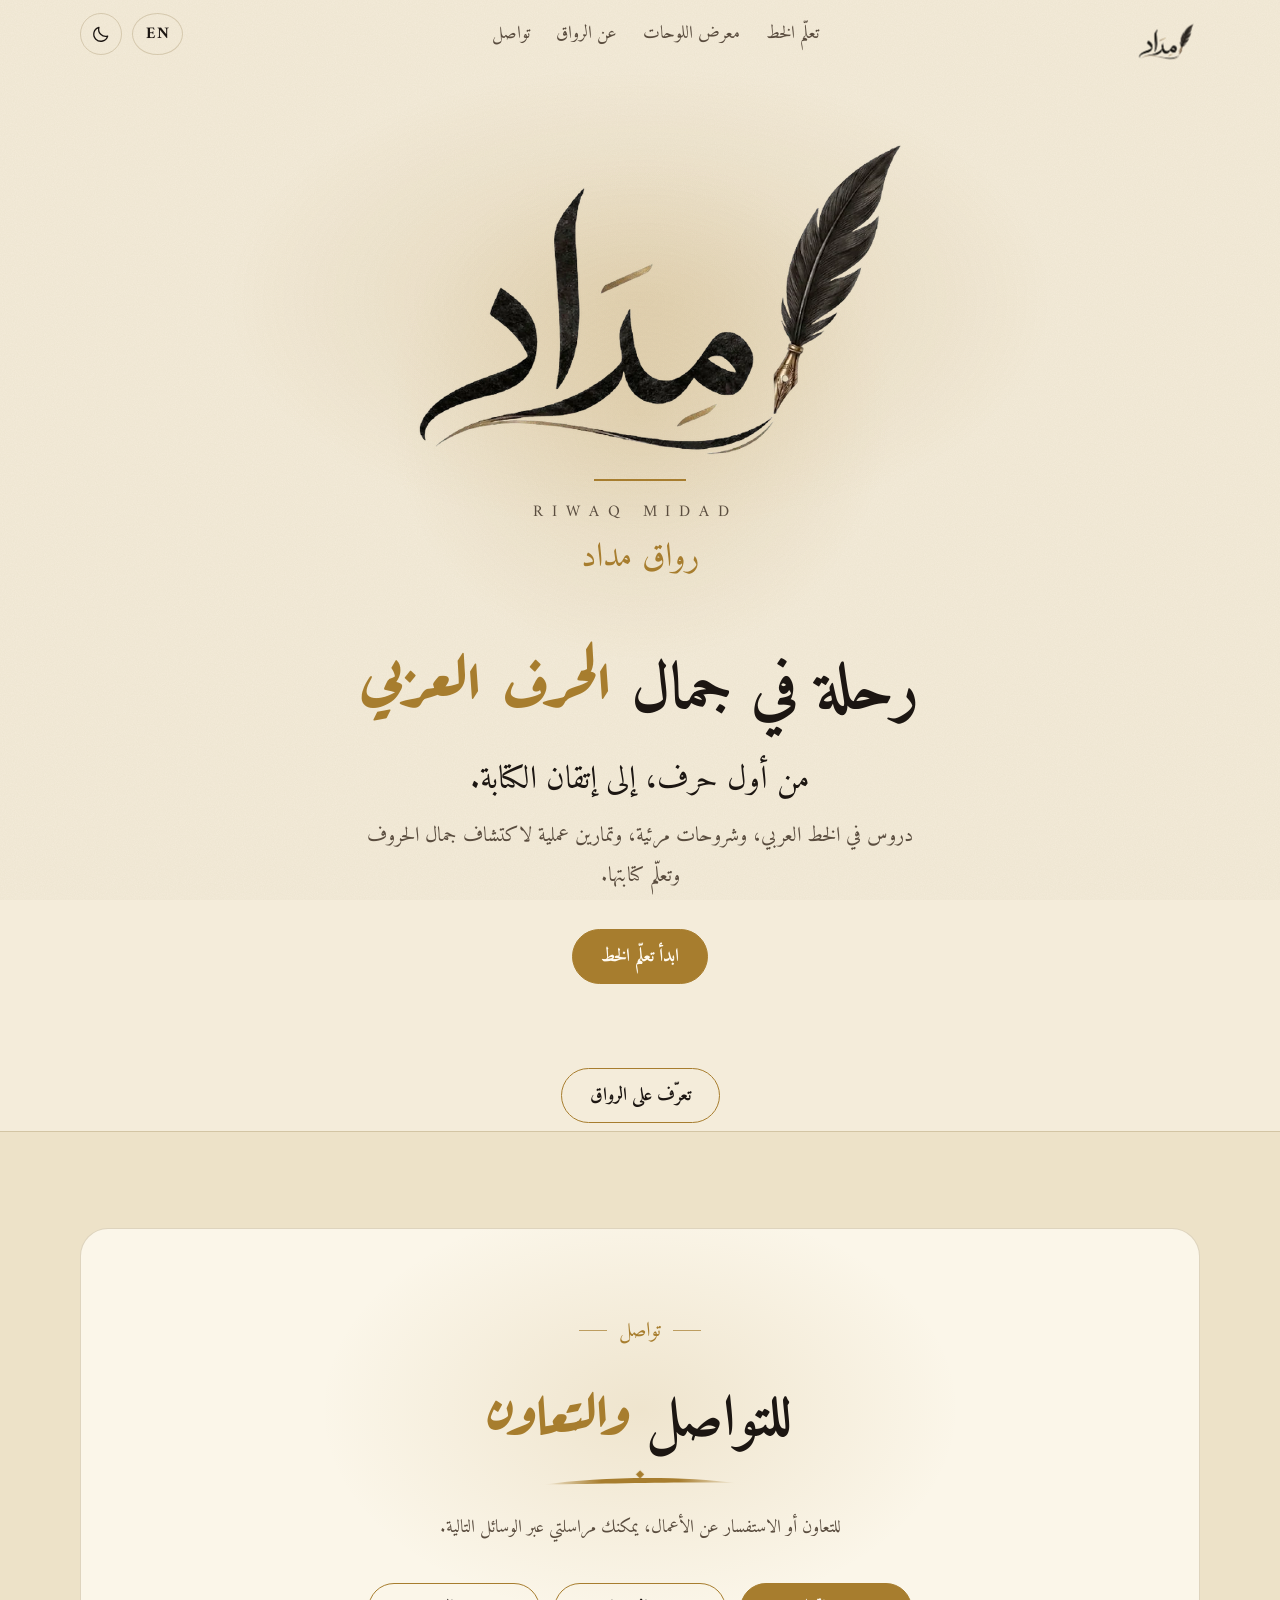
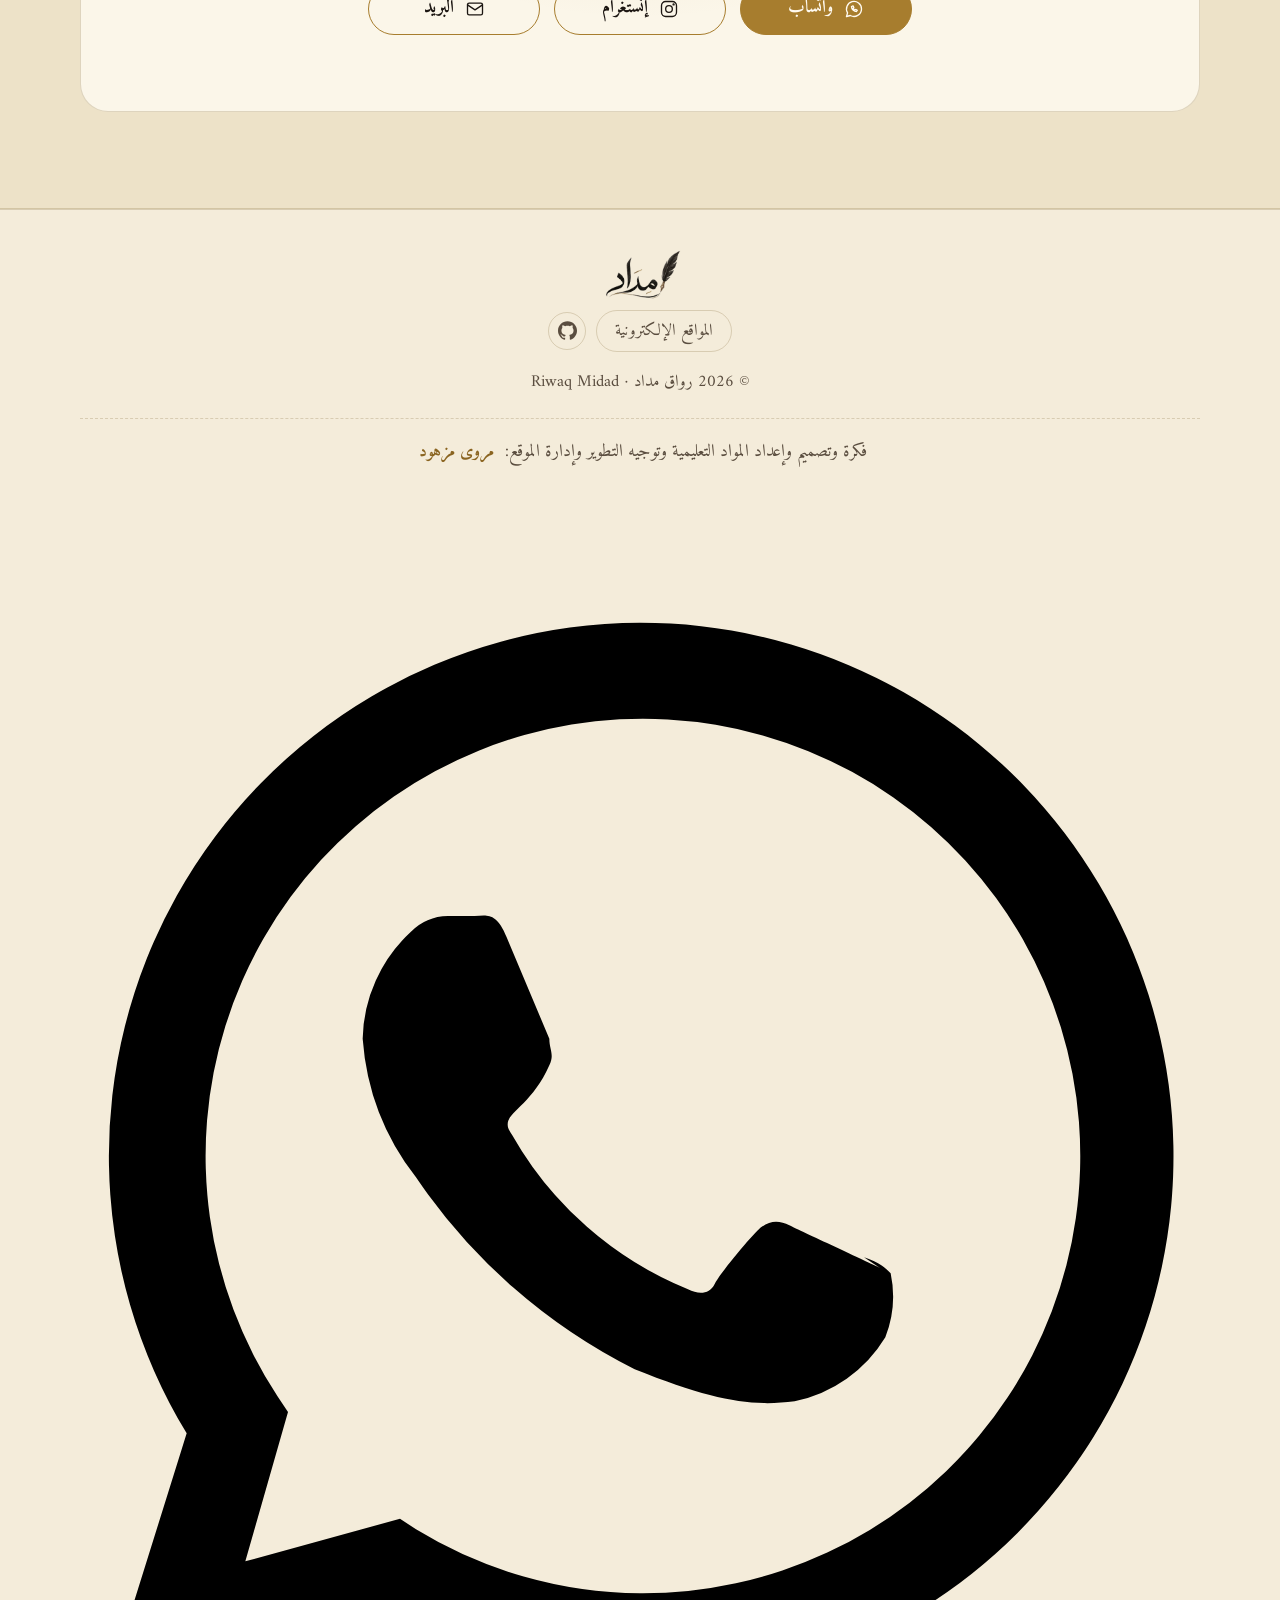
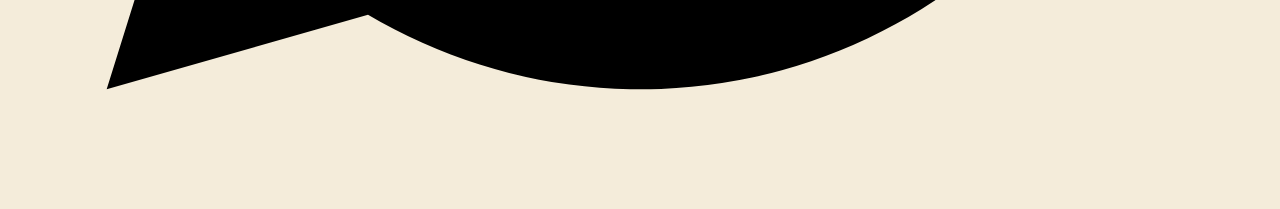
==== commit 2385f21d: "some apdates" ====
--- a/index.html
+++ b/index.html
@@ -76,6 +76,7 @@
 <!-- ============ البطل ============ -->
 <section class="hero home">
   <div class="wrap">
+    <div class="hero-intro">
     <div class="hero-logo">
       <img class="l-light" src="assets/wordmark-light.webp" alt="شعار رواق مداد · Riwaq Midad" width="1000" height="582" fetchpriority="high">
       <img class="l-dark" src="assets/wordmark-dark.webp" alt="" width="1000" height="582">
@@ -84,12 +85,13 @@
       <span class="latin">RIWAQ MIDAD</span>
       <span class="ar">رواق مداد</span>
     </div>
-    <h1 class="reveal" data-i18n="h1">رحلة في جمال <span class="ruq">الحرف العربي</span></h1>
-    <p class="hero-tag reveal" data-i18n="tag">من أول حرف، إلى إتقان الكتابة.</p>
-    <p class="lead reveal" data-i18n="lead">دروس في الخط العربي، وشروحات مرئية، وتمارين عملية لاكتشاف جمال الحروف وتعلّم كتابتها.</p>
-    <div class="cta reveal">
+    <button class="hero-cue" type="button" aria-hidden="true" tabindex="-1"><svg viewBox="0 0 24 24"><path d="M6 9l6 6 6-6"/></svg></button>
+    </div>
+    <h1 data-i18n="h1">رحلة في جمال <span class="ruq">الحرف العربي</span></h1>
+    <p class="hero-tag" data-i18n="tag">من أول حرف، إلى إتقان الكتابة.</p>
+    <p class="lead after" data-i18n="lead">دروس في الخط العربي، وشروحات مرئية، وتمارين عملية لاكتشاف جمال الحروف وتعلّم كتابتها.</p>
+    <div class="cta after">
       <a class="btn btn-primary" href="#learn" data-i18n="cta1">ابدأ تعلّم الخط</a>
-      <a class="btn btn-ghost" href="#learn-home" data-i18n="cta2">استكشف الدروس</a>
     </div>
   </div>
 </section>
@@ -121,26 +123,23 @@
   </div>
 </section>
 
-<!-- ============ تعلّم الخط (مدخل في الصفحة الرئيسية) ============ -->
-<section class="block home" id="learn-home">
-  <div class="wrap">
-    <div class="section-head reveal">
-      <span class="eyebrow" data-i18n="lh_eyebrow">تعلّم الخط</span>
-      <h2 data-i18n="lh_h2">ابدأ رحلتك مع <span class="ruq">الحرف العربي</span></h2>
-      <p data-i18n="lh_p">دروس مبسّطة وأوراق تمرين قابلة للتحميل، حرفًا بعد حرف.</p>
-    </div>
-    <div class="cta reveal"><a class="btn btn-primary" href="#learn" data-i18n="lh_btn">ادخل قسم التعلّم</a></div>
+<!-- ============ زر الانتقال إلى «عن الرواق» ============ -->
+<section class="block home about-link">
+  <div class="wrap">
+    <div class="cta reveal"><a class="btn btn-ghost" href="#about" data-i18n="ab_btn">تعرّف على الرواق</a></div>
   </div>
 </section>
 
 <!-- ============ عن الرواق ============ -->
-<section class="block home" id="about">
-  <div class="wrap about">
-    <div class="pic reveal">
+<section class="block page" id="about">
+  <div class="wrap">
+    <div class="page-bar"><a class="back" href="#top"><svg viewBox="0 0 24 24"><path d="M9 6l6 6-6 6"/></svg><span data-i18n="back">رجوع</span></a><nav class="crumb" aria-label="breadcrumb"><span data-i18n="n_about">عن الرواق</span></nav></div>
+    <div class="about">
+    <div class="pic reveal in">
       <img class="p-light" src="assets/profile-light.webp" alt="رواق مداد" width="800" height="800" loading="lazy">
       <img class="p-dark" src="assets/profile-dark.webp" alt="" width="800" height="800" loading="lazy">
     </div>
-    <div class="reveal">
+    <div class="reveal in">
       <span class="eyebrow" data-i18n="a_eyebrow">عن الرواق</span>
       <h2 data-i18n="a_h2">رواق <span class="ruq">مداد</span></h2>
       <p data-i18n="a_p1">«مداد» هو الحبر الذي تُكتب به الحروف، و«الرواق» مساحة هادئة تُعرض فيها.</p>
@@ -148,19 +147,20 @@
       <p data-i18n="a_p3">كما يحتضن الرواق أعمالًا خطية وتجارب فنية، احتفاءً بجمال الحرف العربي وما يحمله من إمكانات إبداعية لا تنتهي.</p>
       <p data-i18n="a_p4">أهلًا بك في رواق مداد، حيث يبدأ الحرف رحلته.</p>
     </div>
+    </div>
   </div>
 </section>
 
 <!-- ============ قسم تعلّم الخط ============ -->
 <section class="block page" id="learn">
   <div class="wrap">
-    <div class="page-bar"><a class="back" href="#learn-home"><svg viewBox="0 0 24 24"><path d="M9 6l6 6-6 6"/></svg><span data-i18n="back">رجوع</span></a><nav class="crumb" aria-label="breadcrumb"><span data-i18n="n_learn">تعلّم الخط</span></nav></div>
+    <div class="page-bar"><a class="back" href="#top"><svg viewBox="0 0 24 24"><path d="M9 6l6 6-6 6"/></svg><span data-i18n="back">رجوع</span></a><nav class="crumb" aria-label="breadcrumb"><span data-i18n="n_learn">تعلّم الخط</span></nav></div>
     <div class="section-head reveal in">
       <span class="eyebrow" data-i18n="lr_eyebrow">تعلّم الخط العربي</span>
       <h2 data-i18n="lr_h2">اختر <span class="ruq">حرفًا</span> لتبدأ</h2>
       <p data-i18n="lr_p">نبدأ بالألف والباء والحاء، وستُضاف بقية الحروف تباعًا.</p>
     </div>
-    <div class="hub one">
+    <div class="pen-hub">
       <a class="card hub-card pen-card reveal in" href="#learn-pen">
         <img src="assets/learn/qalam-nib.webp" alt="" width="480" height="1536" loading="lazy">
         <div>
@@ -563,6 +563,13 @@
     <div class="contact reveal">
       <span class="eyebrow" data-i18n="c_eyebrow">تواصل</span>
       <h2 data-i18n="c_h2">للتواصل <span class="ruq">والتعاون</span></h2>
+      <svg class="c-swash" viewBox="0 0 240 28" aria-hidden="true" focusable="false">
+        <defs><linearGradient id="swg" x1="0" x2="1" y1="0" y2="0">
+          <stop offset="0" stop-color="currentColor" stop-opacity="0"/><stop offset=".3" stop-color="currentColor"/><stop offset=".7" stop-color="currentColor"/><stop offset="1" stop-color="currentColor" stop-opacity="0"/>
+        </linearGradient></defs>
+        <path class="sw-line" d="M4 19C70 9 170 8 236 17 170 15 70 18 4 19z" fill="url(#swg)"/>
+        <path class="sw-dot" d="M120 1.500l5 5-5 5-5-5z" fill="currentColor"/>
+      </svg>
       <p data-i18n="c_p">للتعاون أو الاستفسار عن الأعمال، يمكنك مراسلتي عبر الوسائل التالية.</p>
       <div class="cta" id="contact-buttons"></div>
     </div>
--- a/style.css
+++ b/style.css
@@ -272,19 +272,60 @@
 /* ------- تواصل ------- */
 .contact{
   text-align:center;background:var(--surface);border:1px solid var(--line);border-radius:28px;
-  padding:64px 24px;position:relative;overflow:hidden
-}
-.contact::before{
-  content:"";position:absolute;width:520px;height:520px;border-radius:50%;
-  border:1px solid var(--line);inset-inline-start:-180px;top:-260px;
-}
-.contact::after{
-  content:"";position:absolute;width:380px;height:380px;border-radius:50%;
-  border:1px solid var(--line);inset-inline-end:-140px;bottom:-200px;
-}
+  padding:80px 24px 76px;position:relative;overflow:hidden;isolation:isolate
+}
+.contact::before{ /* وهج ذهبي ناعم يتهادى خلف العنوان، كحبرٍ يتوهّج */
+  content:"";position:absolute;z-index:-1;left:50%;top:-30px;width:640px;height:420px;margin-left:-320px;pointer-events:none;
+  background:radial-gradient(closest-side,var(--glow),transparent);opacity:.9;animation:contact-glow 12s ease-in-out infinite alternate
+}
+@keyframes contact-glow{from{translate:-70px 0;scale:1}to{translate:70px 14px;scale:1.12}}
 .contact > *{position:relative;z-index:1}
-.contact h2{font-size:clamp(2rem,4.8vw,3rem);margin-bottom:8px}
-.contact p{color:var(--ink-soft);max-width:520px;margin:0 auto 30px}
+.contact h2{font-size:clamp(2.1rem,5vw,3.2rem);line-height:1.6;margin:4px 0 0}
+.c-swash{display:block;width:200px;height:auto;margin:2px auto 18px;color:var(--gold);overflow:visible}
+.contact p{color:var(--ink-soft);max-width:480px;margin:0 auto 38px;line-height:1.9}
+.contact .cta{gap:14px}
+.contact .cta .btn{min-width:172px;height:52px;padding:0 24px;gap:11px;font-size:1rem}
+.contact .cta .btn svg{width:20px;height:20px;flex:none;stroke-width:1.6;transition:translate .35s cubic-bezier(.2,.7,.2,1),scale .35s}
+.contact .cta .btn:hover svg{translate:0 -2px;scale:1.1}
+
+/* حركة التواصل: تُكتب الكلمات كما يُكتب الحبر، ثم يُمدّ الخط، وتصل النقطة، فتظهر الأزرار */
+.contact h2 .w{
+  display:inline-block;padding-inline:.12em;margin-inline:-.12em;--p:0;
+  -webkit-mask-image:linear-gradient(to left,#000 calc(var(--p) * 1% - 30%),transparent calc(var(--p) * 1%));
+          mask-image:linear-gradient(to left,#000 calc(var(--p) * 1% - 30%),transparent calc(var(--p) * 1%))
+}
+html[dir="ltr"] .contact h2 .w{
+  -webkit-mask-image:linear-gradient(to right,#000 calc(var(--p) * 1% - 30%),transparent calc(var(--p) * 1%));
+          mask-image:linear-gradient(to right,#000 calc(var(--p) * 1% - 30%),transparent calc(var(--p) * 1%))
+}
+.contact.in h2 .w{animation:ink .7s cubic-bezier(.5,.05,.25,1) calc(var(--i) * .3s + .35s) both}
+
+.contact .eyebrow::before,.contact .eyebrow::after{transform:scaleX(0);transition:transform .9s cubic-bezier(.2,.7,.2,1) .15s}
+.contact .eyebrow::before{transform-origin:right}.contact .eyebrow::after{transform-origin:left}
+.contact.in .eyebrow::before,.contact.in .eyebrow::after{transform:scaleX(1)}
+
+.c-swash .sw-line{clip-path:inset(0 0 0 100%)}
+.contact.in .c-swash .sw-line{animation:sw-draw 1s cubic-bezier(.5,.05,.25,1) 1.25s both}
+@keyframes sw-draw{to{clip-path:inset(0 0 0 0)}}
+.c-swash .sw-dot{transform-box:fill-box;transform-origin:center;scale:0;opacity:0}
+.contact.in .c-swash .sw-dot{animation:sw-dot .7s cubic-bezier(.3,1.6,.5,1) 2.1s both}
+@keyframes sw-dot{from{scale:0;opacity:0;translate:0 -14px}to{scale:1;opacity:1;translate:0 0}}
+
+.contact p{opacity:0;translate:0 12px;transition:opacity .9s ease 1.7s,translate .9s cubic-bezier(.2,.7,.2,1) 1.7s}
+.contact.in p{opacity:1;translate:0 0}
+.contact .cta .btn{opacity:0;translate:0 16px;
+  transition:transform .25s,background .25s,color .25s,box-shadow .25s,opacity .8s ease var(--bd,2s),translate .8s cubic-bezier(.2,.7,.2,1) var(--bd,2s)}
+.contact .cta .btn:nth-child(1){--bd:2s}.contact .cta .btn:nth-child(2){--bd:2.15s}.contact .cta .btn:nth-child(3){--bd:2.3s}
+.contact.in .cta .btn{opacity:1;translate:0 0}
+
+@media (prefers-reduced-motion:reduce){
+  .contact h2 .w{-webkit-mask:none;mask:none;animation:none !important}
+  .contact::before{animation:none}
+  .contact .eyebrow::before,.contact .eyebrow::after{transform:none;transition:none}
+  .c-swash .sw-line{clip-path:none;animation:none !important}
+  .c-swash .sw-dot{scale:1;opacity:1;animation:none !important}
+  .contact p,.contact .cta .btn{opacity:1;translate:none;transition:none}
+}
 
 footer{padding:40px 0 46px;border-top:1px solid var(--line);text-align:center;color:var(--ink-soft);font-size:.92rem}
 footer .brand{justify-content:center;margin-bottom:10px}
@@ -330,7 +371,9 @@
   body{font-size:16px}
   .services,.steps{grid-template-columns:1fr}
   .hero{padding-top:36px}
-  .contact{padding:48px 18px}
+  .contact{padding:60px 18px 56px}
+  .contact::before{width:420px;margin-left:-210px}
+  .contact .cta .btn{width:min(100%,280px)}
 }
 
 
@@ -418,8 +461,6 @@
 .about .pic:hover img{transform:scale(1.04) rotate(-2deg)}
 .skills span{transition:background .3s,color .3s,border-color .3s,transform .3s}
 .skills span:hover{background:var(--gold);color:var(--on-gold);border-color:var(--gold);transform:translateY(-3px)}
-.contact::before{animation:breathe 9s ease-in-out infinite}
-.contact::after{animation:breathe 11s ease-in-out infinite reverse}
 @keyframes breathe{0%,100%{transform:scale(1)}50%{transform:scale(1.12)}}
 
 /* ==========================================================
@@ -763,6 +804,7 @@
 .letter-tile.soon{opacity:.5;box-shadow:none;cursor:not-allowed}
 .letter-tile.soon em{font-style:normal;font-size:.72rem;line-height:1.2;color:var(--ink-soft)}
 .letter-tile.soon b{font-size:2.6rem;line-height:1.8}
+.letter-grid>*{min-width:0}
 .hub.one{grid-template-columns:1fr;max-width:520px;margin:56px auto 0}
 .hub.three{max-width:1040px;margin-inline:auto}
 .hub.two{grid-template-columns:repeat(2,1fr);max-width:820px;margin-inline:auto}
@@ -787,7 +829,7 @@
 .pr.off{display:inline-flex;gap:14px;color:var(--ink-soft)}
 @media (max-width:900px){.letter-grid{grid-template-columns:repeat(6,1fr);gap:10px}.conn-grid{grid-template-columns:repeat(3,1fr)}}
 @media (max-width:640px){
-  .letter-grid{grid-template-columns:repeat(3,1fr);gap:10px}.letter-tile b{font-size:2.2rem}.letter-tile.soon b{font-size:2rem}
+  .letter-grid{grid-template-columns:repeat(3,1fr);gap:10px}.letter-tile b{font-size:2.2rem;line-height:1.4}.letter-tile.soon b{font-size:2rem;line-height:1.4}
   .conn-grid{grid-template-columns:repeat(2,1fr);gap:10px}.pr{font-size:2rem}
   .hub.two,.pdf-pages{grid-template-columns:1fr}
 }
@@ -827,7 +869,11 @@
 footer .credit a:focus-visible{outline:2px solid #ff7eb6;outline-offset:3px;border-radius:8px}
 
 /* ---------- درس القلم ---------- */
+<<<<<<< HEAD
 .hub.one{grid-template-columns:1fr;max-width:820px;margin:0 auto 28px}
+=======
+.pen-hub{display:grid;grid-template-columns:1fr;max-width:820px;margin:0 auto 28px}
+>>>>>>> 3aa0fb6 ( some apdates)
 .pen-card{flex-direction:row;align-items:center;gap:22px}
 .pen-card img{width:64px;height:auto;flex:none;aspect-ratio:480/1536;object-fit:contain;max-height:120px;width:auto}
 .pen-fig{margin:0 auto 36px;max-width:620px}
@@ -839,3 +885,48 @@
 .pen-defs h3{font-size:1.3rem;color:var(--gold-strong)}
 @media (max-width:760px){.pen-defs{grid-template-columns:1fr}}
 @media (max-width:600px){.pen-defs{grid-template-columns:1fr}}
+<<<<<<< HEAD
+=======
+
+
+/* ==========================================================
+   الصفحة الأولى: الشعار أولًا، ثم تُكتب العبارة عند التمرير
+   ========================================================== */
+.hero-intro{
+  position:relative;display:flex;flex-direction:column;align-items:center;justify-content:center;
+  min-height:calc(100vh - 190px);min-height:calc(100svh - 190px);padding-bottom:64px
+}
+.hero-cue{
+  position:absolute;inset-inline:0;bottom:6px;margin-inline:auto;width:44px;height:44px;border-radius:50%;
+  display:grid;place-items:center;background:none;border:1px solid var(--line);cursor:pointer;
+  opacity:0;animation:cue-in .8s 3.6s both ease,cue-bob 2.2s 4.4s infinite ease-in-out
+}
+.hero-cue svg{width:20px;height:20px;fill:none;stroke:var(--gold);stroke-width:2;stroke-linecap:round;stroke-linejoin:round}
+.hero.spoken .hero-cue{animation:none;opacity:0;pointer-events:none;transition:opacity .4s}
+@keyframes cue-in{from{opacity:0}to{opacity:1}}
+@keyframes cue-bob{0%,100%{translate:0 0}50%{translate:0 7px}}
+
+.hero h1 .w,.hero-tag .w{
+  display:inline-block;padding-inline:.12em;margin-inline:-.12em;--p:0;
+  -webkit-mask-image:linear-gradient(to left,#000 calc(var(--p) * 1% - 30%),transparent calc(var(--p) * 1%));
+          mask-image:linear-gradient(to left,#000 calc(var(--p) * 1% - 30%),transparent calc(var(--p) * 1%))
+}
+html[dir="ltr"] .hero h1 .w,html[dir="ltr"] .hero-tag .w{
+  -webkit-mask-image:linear-gradient(to right,#000 calc(var(--p) * 1% - 30%),transparent calc(var(--p) * 1%));
+          mask-image:linear-gradient(to right,#000 calc(var(--p) * 1% - 30%),transparent calc(var(--p) * 1%))
+}
+.hero.spoken .w{animation:ink .6s cubic-bezier(.5,.05,.25,1) calc(var(--i) * .24s + .15s) both}
+
+.hero .after{opacity:0;translate:0 18px;pointer-events:none;
+  transition:opacity .9s ease var(--after,2.6s),translate .9s cubic-bezier(.2,.7,.2,1) var(--after,2.6s)}
+.hero.spoken .after{opacity:1;translate:0 0;pointer-events:auto}
+
+@media (prefers-reduced-motion:reduce){
+  .hero h1 .w,.hero-tag .w{-webkit-mask:none;mask:none;animation:none !important}
+  .hero .after{opacity:1;translate:none;transition:none;pointer-events:auto}
+  .hero-cue{display:none}
+}
+
+/* زر «عن الرواق» في الصفحة الرئيسية: سطر خفيف بلا ازدحام */
+.block.about-link{padding-block:0 8px}
+>>>>>>> 3aa0fb6 ( some apdates)
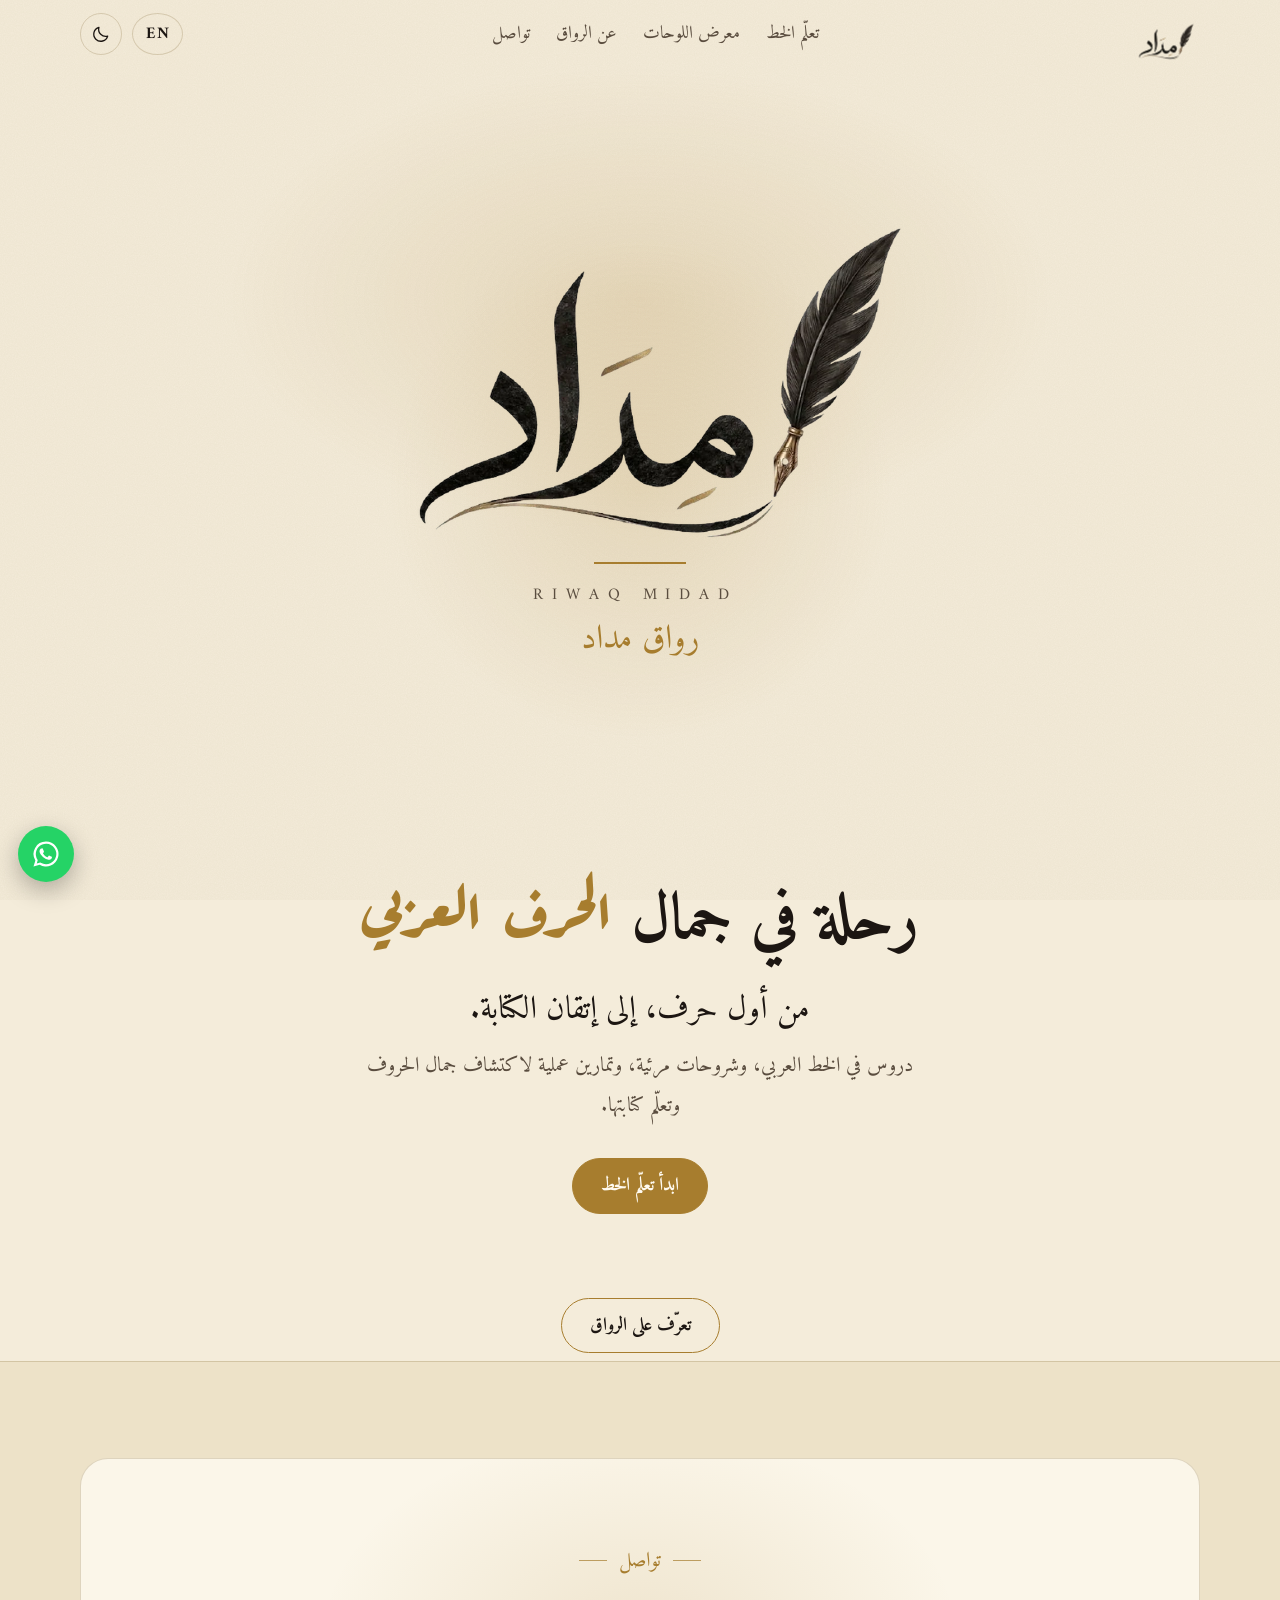
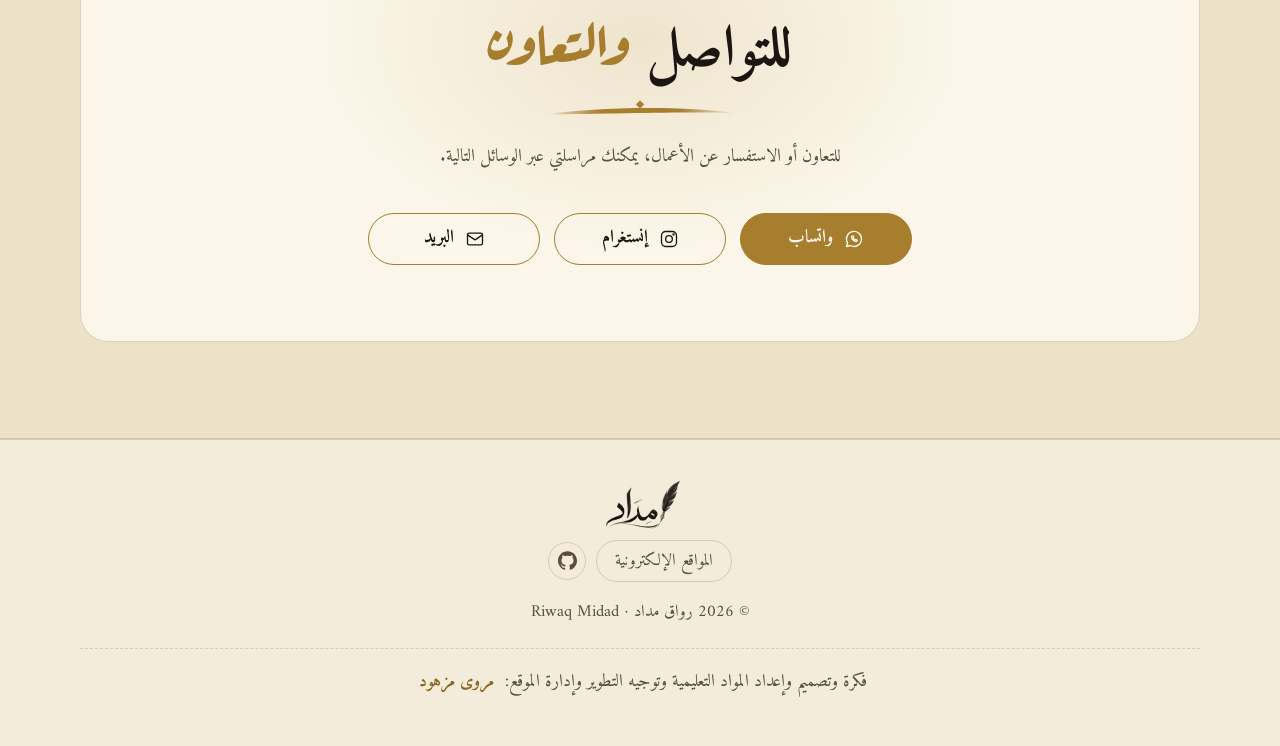
==== commit 817fc4f2: "إضافة تطبيق PWA: زر تحميل التطبيق وأيقونات وservice worker" ====
--- a/index.html
+++ b/index.html
@@ -24,7 +24,12 @@
 "sameAs":["https://www.instagram.com/riwaq.midad/","https://github.com/Maroua-Mezhoud/riwaq.midad"]}
 </script>
 <link rel="icon" href="assets/favicon.png" type="image/png">
-<link rel="apple-touch-icon" href="assets/favicon.png">
+<link rel="apple-touch-icon" href="icons/apple-touch-icon.png">
+<link rel="manifest" href="manifest.webmanifest">
+<meta name="mobile-web-app-capable" content="yes">
+<meta name="apple-mobile-web-app-capable" content="yes">
+<meta name="apple-mobile-web-app-title" content="رواق مداد">
+<meta name="apple-mobile-web-app-status-bar-style" content="default">
 <link rel="preconnect" href="https://fonts.googleapis.com">
 <link rel="preconnect" href="https://fonts.gstatic.com" crossorigin>
 <link href="https://fonts.googleapis.com/css2?family=Aref+Ruqaa:wght@700&display=swap" rel="stylesheet">
@@ -166,6 +171,14 @@
         <div>
           <h3 data-i18n="pen_c_t">تعرّف على القلم</h3>
           <p data-i18n="pen_c_p">درس تمهيدي قبل الحروف: أجزاء قلم الخط وأسماؤها.</p>
+          <span class="open" data-i18n="hb_open">افتح القسم</span>
+        </div>
+      </a>
+      <a class="card hub-card pen-card reveal in" href="#learn-basics">
+        <span class="grip-ico" aria-hidden="true"><svg viewBox="0 0 48 48"><path d="M10 14h28M10 24h28M10 34h18"/></svg></span>
+        <div>
+          <h3 data-i18n="bs_c_t">الأساسيات</h3>
+          <p data-i18n="bs_c_p">درسان قبل الحروف: مسكة القلم، ثم النقطة.</p>
           <span class="open" data-i18n="hb_open">افتح القسم</span>
         </div>
       </a>
@@ -203,6 +216,90 @@
       <article class="card reveal in"><h3 data-i18n="pen_p1">السن الوحشي</h3><p data-i18n="pen_d1">الزاوية العليا من رأس القلم المائل.</p></article>
       <article class="card reveal in"><h3 data-i18n="pen_p3">السن الإنسي</h3><p data-i18n="pen_d3">الزاوية السفلى من رأس القلم المائل.</p></article>
     </div>
+    <div class="pdf-actions"><a class="btn btn-primary" href="#learn-basics" data-i18n="pen_next">تابع إلى الأساسيات</a></div>
+  </div>
+</section>
+
+<section class="block page" id="learn-basics">
+  <div class="wrap">
+    <div class="page-bar"><a class="back" href="#learn"><svg viewBox="0 0 24 24"><path d="M9 6l6 6-6 6"/></svg><span data-i18n="back">رجوع</span></a><nav class="crumb" aria-label="breadcrumb"><a href="#learn" data-i18n="n_learn">تعلّم الخط</a><i></i><span data-i18n="bs_n">الأساسيات</span></nav></div>
+    <div class="section-head reveal in">
+      <span class="eyebrow" data-i18n="lr_eyebrow">تعلّم الخط العربي</span>
+      <h2 data-i18n="bs_h2"><span class="ruq">الأساسيات</span></h2>
+      <p data-i18n="bs_p">خطوتان قبل الحروف: كيف تمسك القلم، ثم كيف تصنع النقطة.</p>
+    </div>
+    <div class="pen-hub">
+      <a class="card hub-card pen-card reveal in" href="#learn-grip">
+        <span class="grip-ico" aria-hidden="true"><svg viewBox="0 0 48 48"><path d="M10 38l4-11L33 8l7 7-19 19z"/><path d="M28 13l7 7M10 38l5-1"/></svg></span>
+        <div>
+          <h3 data-i18n="grip_c_t">مسكة القلم</h3>
+          <p data-i18n="grip_c_p2">كيف تمسك قلم الخط قبل أن تكتب أي حرف.</p>
+          <span class="open" data-i18n="hb_open">افتح القسم</span>
+        </div>
+      </a>
+      <a class="card hub-card pen-card reveal in" href="#learn-dot">
+        <span class="grip-ico" aria-hidden="true"><svg viewBox="0 0 48 48"><path d="M24 7l13 17-13 17-13-17z"/></svg></span>
+        <div>
+          <h3 data-i18n="dot_c_t">النقطة</h3>
+          <p data-i18n="dot_c_p">وحدة القياس في الخط: كيف تصنعها وبها تُقاس الحروف.</p>
+          <span class="open" data-i18n="hb_open">افتح القسم</span>
+        </div>
+      </a>
+    </div>
+  </div>
+</section>
+
+<section class="block page" id="learn-grip">
+  <div class="wrap">
+    <div class="page-bar"><a class="back" href="#learn-basics"><svg viewBox="0 0 24 24"><path d="M9 6l6 6-6 6"/></svg><span data-i18n="back">رجوع</span></a><nav class="crumb" aria-label="breadcrumb"><a href="#learn" data-i18n="n_learn">تعلّم الخط</a><i></i><a href="#learn-basics" data-i18n="bs_n">الأساسيات</a><i></i><span data-i18n="grip_n">مسكة القلم</span></nav></div>
+    <div class="section-head reveal in">
+      <span class="eyebrow" data-i18n="grip_e">تعلّم الخط العربي</span>
+      <h2 data-i18n="grip_h">مسكة <span class="ruq">القلم</span></h2>
+      <p data-i18n="grip_p">قبل الحروف والأوراق، تعلّم كيف تمسك القلم. فهذه أول خطوة في الخط، وعليها يقوم كل ما بعدها.</p>
+    </div>
+    <aside class="grip-note reveal in" role="note">
+      <em class="core-badge" data-i18n="core_b">من الأساسيات</em>
+      <p data-i18n="grip_note"><strong>مسكة القلم من أساسيات تعلّم الخط العربي</strong> التي لا يصح تجاوزها. كثير من الطلبة يبدؤون بالحروف دون أن يعرفوا كيف يمسكون القلم، فتتعب أيديهم ويضطرب خطهم. أتقن المسكة أولًا، تسهل عليك الحروف بعدها.</p>
+    </aside>
+    <div class="hub grip-defs">
+      <article class="card reveal in"><h3 data-i18n="g1_t">الأصابع الثلاثة</h3><p data-i18n="g1_p">يُمسك القلم بثلاثة أصابع: الإبهام والسبابة تضغطان عليه برفق من الجانبين، والوسطى تسنده من الأسفل. أما البنصر والخنصر فيبقيان مسترخيين.</p></article>
+      <article class="card reveal in"><h3 data-i18n="g2_t">موضع الإمساك</h3><p data-i18n="g2_p">أمسك القلم قريبًا من رأسه، على بعد ثلاثة سنتيمترات تقريبًا من السن. إن أبعدته كثيرًا ضعف تحكّمك، وإن قرّبته كثيرًا حجبت أصابعك السن عن نظرك.</p></article>
+      <article class="card reveal in"><h3 data-i18n="g3_t">قوة المسكة</h3><p data-i18n="g3_p">اجعلها ثابتة وخفيفة. إن شددت القلم بقوة تعبت يدك وارتجف الخط، وإن أرخيته أكثر من اللازم أفلت منك. اشعر أنك تقوده ولا تعصره.</p></article>
+      <article class="card reveal in"><h3 data-i18n="g4_t">ثبات زاوية السن</h3><p data-i18n="g4_p">يبقى القَطّ مستويًا على الورقة بكامل عرضه، ولا تُدِر القلم بين أصابعك أثناء الكتابة؛ فتغيّر الزاوية يغيّر غلظ الخط. تذكّر من <a class="inl" href="#learn-pen">درس القلم</a> أن عرض القَطّ هو ما يحدّد الغلظ.</p></article>
+      <article class="card reveal in"><h3 data-i18n="g5_t">حركة اليد</h3><p data-i18n="g5_p">لا تضغط على الورقة، ودع القلم ينساب بحركة هادئة من المعصم واليد، ودع الحبر يخرج من السن بنفسه.</p></article>
+      <article class="card reveal in"><h3 data-i18n="g6_t">أخطاء شائعة</h3><p data-i18n="g6_p">شدّ القلم بقوة، وإمساكه من بعيد جدًا، وتدويره أثناء الكتابة، والضغط على الورقة، وثني المعصم بشدة. إن لاحظت أن يدك تتعب بسرعة فراجع مسكتك.</p></article>
+    </div>
+    <p class="grip-tip reveal in" data-i18n="grip_tip">تدرّب قبل كل جلسة: امسك القلم وارسم خطوطًا مستقيمة على ورقة بضع دقائق، ثم انتقل إلى الحروف.</p>
+    <div class="pdf-actions"><a class="btn btn-primary" href="#learn-dot" data-i18n="grip_next_dot">الدرس التالي: النقطة</a></div>
+  </div>
+</section>
+
+<section class="block page" id="learn-dot">
+  <div class="wrap">
+    <div class="page-bar"><a class="back" href="#learn-basics"><svg viewBox="0 0 24 24"><path d="M9 6l6 6-6 6"/></svg><span data-i18n="back">رجوع</span></a><nav class="crumb" aria-label="breadcrumb"><a href="#learn" data-i18n="n_learn">تعلّم الخط</a><i></i><a href="#learn-basics" data-i18n="bs_n">الأساسيات</a><i></i><span data-i18n="dot_n">النقطة</span></nav></div>
+    <div class="section-head reveal in">
+      <span class="eyebrow" data-i18n="dot_e">تعلّم الخط العربي</span>
+      <h2 data-i18n="dot_h">تعرّف على <span class="ruq">النقطة</span></h2>
+      <p data-i18n="dot_p">النقطة أول ما يُرسم بالقلم، وهي المقياس الذي تُبنى عليه الحروف كلها.</p>
+    </div>
+    <figure class="pen-fig dot-fig reveal in">
+      <svg viewBox="0 0 1200 570" role="img" aria-labelledby="dot-svg-t" xmlns="http://www.w3.org/2000/svg">
+        <title id="dot-svg-t" data-i18n="dot_alt">النقطة: معيّن عرضه عرض القَطّ</title>
+        <path class="dot-shape" d="M600 40L780 240 600 440 420 240z"/>
+        <g class="pl"><path d="M420 490H780"/><path d="M420 475V505M780 475V505"/></g>
+        <g class="pt"><text x="600" y="518" text-anchor="middle" data-i18n="dot_w">عرض القَطّ</text></g>
+      </svg>
+    </figure>
+    <div class="hub grip-defs">
+      <article class="card reveal in"><h3 data-i18n="dt1_t">ما هي النقطة</h3><p data-i18n="dt1_p">هي أثر القَطّ حين يُوضع على الورقة بكامل عرضه، وتظهر على شكل معيّن، أي مربع مائل.</p></article>
+      <article class="card reveal in"><h3 data-i18n="dt2_t">وحدة القياس</h3><p data-i18n="dt2_p">عرض النقطة هو عرض القَطّ نفسه، وبها يُقاس ارتفاع الحرف وطوله واتساعه. لذلك تُعدّ ميزان الخط.</p></article>
+      <article class="card reveal in"><h3 data-i18n="dt3_t">كيف تصنعها</h3><p data-i18n="dt3_p">ثبّت مسكتك، وضع القَطّ على الورقة بكامل عرضه، واضغط برفق ثم ارفع القلم دون أن تسحبه.</p></article>
+      <article class="card reveal in"><h3 data-i18n="dt4_t">ما تراعيه</h3><p data-i18n="dt4_p">تناسق الأضلاع، وتساوي حجم النقاط، واستقامة صفّها على الخط الأساس.</p></article>
+      <article class="card reveal in"><h3 data-i18n="dt5_t">تدرّب</h3><p data-i18n="dt5_p">املأ سطرًا بنقاط متتالية متساوية، ثم قارن أحجامها والمسافات بينها وأعد المحاولة.</p></article>
+      <article class="card reveal in"><h3 data-i18n="dt6_t">أخطاء شائعة</h3><p data-i18n="dt6_p">الضغط الشديد فتتسع النقطة، وتدوير القلم فتتشوّه، ورفعه مع السحب فيظهر لها ذيل.</p></article>
+    </div>
+    <p class="grip-tip reveal in" data-i18n="dot_tip">أتقن النقطة أولًا، فكل حرف بعدها يُقاس بها.</p>
+    <div class="pdf-actions"><a class="btn btn-primary" href="#learn" data-i18n="grip_next">ابدأ بالحروف</a></div>
   </div>
 </section>
 
@@ -588,11 +685,24 @@
       <a class="ft-link" href="#websites" data-i18n="n_web">المواقع الإلكترونية</a>
       <a class="ft-gh" href="https://github.com/Maroua-Mezhoud/riwaq.midad" target="_blank" rel="noopener" aria-label="GitHub" title="GitHub"><svg viewBox="0 0 24 24" aria-hidden="true"><path d="M12 .297c-6.63 0-12 5.373-12 12 0 5.303 3.438 9.8 8.205 11.385.6.113.82-.258.82-.577 0-.285-.01-1.04-.015-2.04-3.338.724-4.042-1.61-4.042-1.61C4.422 18.07 3.633 17.7 3.633 17.7c-1.087-.744.084-.729.084-.729 1.205.084 1.838 1.236 1.838 1.236 1.07 1.835 2.809 1.305 3.495.998.108-.776.417-1.305.76-1.605-2.665-.3-5.466-1.332-5.466-5.93 0-1.31.465-2.38 1.235-3.22-.135-.303-.54-1.523.105-3.176 0 0 1.005-.322 3.3 1.23.96-.267 1.98-.399 3-.405 1.02.006 2.04.138 3 .405 2.28-1.552 3.285-1.23 3.285-1.23.645 1.653.24 2.873.12 3.176.765.84 1.23 1.91 1.23 3.22 0 4.61-2.805 5.625-5.475 5.92.42.36.81 1.096.81 2.22 0 1.606-.015 2.896-.015 3.286 0 .315.21.69.825.57C20.565 22.092 24 17.592 24 12.297c0-6.627-5.373-12-12-12"/></svg></a>
     </div>
+    <button type="button" class="pwa-install" id="pwa-install" hidden>
+      <svg viewBox="0 0 24 24" aria-hidden="true"><path d="M12 3v12m0 0l-4.5-4.5M12 15l4.5-4.5M5 19h14"/></svg>
+      <span data-i18n="pwa_btn">حمّل تطبيق رواق مداد</span>
+    </button>
     <div>© <span id="year"></span> رواق مداد · Riwaq Midad</div>
     <p class="credit"><span data-i18n="cr_pre">فكرة وتصميم وإعداد المواد التعليمية وتوجيه التطوير وإدارة الموقع:</span> <a id="credit-link" href="https://github.com/Maroua-Mezhoud/Maroua-Mezhoud" target="_blank" rel="noopener" data-i18n="cr_name">مروى مزهود</a></p>
   </div>
 </footer>
 
+<dialog class="pwa-dialog" id="pwa-dialog" aria-labelledby="pwa-title">
+  <h2 id="pwa-title" data-i18n="pwa_t">تثبيت التطبيق</h2>
+  <p data-pwa="ios" data-i18n="pwa_ios" hidden>في الآيفون والآيباد: افتح الموقع في <b>Safari</b>، اضغط زر <b>المشاركة</b> (المربع الذي يخرج منه سهم للأعلى)، ثم اختر <b>«إضافة إلى الشاشة الرئيسية»</b>.</p>
+  <p data-pwa="android" data-i18n="pwa_and" hidden>اضغط على قائمة المتصفح <b>⋮</b> ثم اختر <b>«تثبيت التطبيق»</b> أو <b>«إضافة إلى الشاشة الرئيسية»</b>.</p>
+  <p data-pwa="inapp" data-i18n="pwa_app" hidden>أنت تتصفح من داخل تطبيق آخر (مثل إنستغرام). اضغط على <b>⋮</b> أو <b>⋯</b> ثم اختر <b>«فتح في المتصفح»</b>، وبعدها اضغط زر التحميل من جديد.</p>
+  <button type="button" class="pwa-close" data-pwa-close data-i18n="pwa_ok">حسنًا</button>
+</dialog>
+
 <script src="script.js"></script>
+<script src="pwa.js"></script>
 </body>
 </html>
--- a/style.css
+++ b/style.css
@@ -696,7 +696,12 @@
 .filter{min-height:42px;padding-block:6px}
 .filter:focus-visible{outline:2px solid var(--gold);outline-offset:2px}
 
-:root[data-theme="dark"] .fab-wa svg{width:30px;height:30px;fill:currentColor}
+.fab-wa{
+  position:fixed;z-index:70;inset-inline-end:18px;bottom:calc(18px + env(safe-area-inset-bottom,0px));
+  width:56px;height:56px;border-radius:50%;display:grid;place-items:center;background:#25d366;color:#fff;
+  box-shadow:0 8px 24px rgba(0,0,0,.28);transition:transform .3s,opacity .3s;animation:fabIn .6s 2.6s both cubic-bezier(.2,.8,.2,1)
+}
+.fab-wa svg{width:30px;height:30px;fill:currentColor}
 .fab-wa:hover{transform:scale(1.08)}
 .fab-wa.away,body.lb-open .fab-wa{opacity:0;pointer-events:none;transform:scale(.8)}
 @keyframes fabIn{from{opacity:0;transform:scale(.4)}to{opacity:1;transform:none}}
@@ -869,11 +874,7 @@
 footer .credit a:focus-visible{outline:2px solid #ff7eb6;outline-offset:3px;border-radius:8px}
 
 /* ---------- درس القلم ---------- */
-<<<<<<< HEAD
-.hub.one{grid-template-columns:1fr;max-width:820px;margin:0 auto 28px}
-=======
 .pen-hub{display:grid;grid-template-columns:1fr;max-width:820px;margin:0 auto 28px}
->>>>>>> 3aa0fb6 ( some apdates)
 .pen-card{flex-direction:row;align-items:center;gap:22px}
 .pen-card img{width:64px;height:auto;flex:none;aspect-ratio:480/1536;object-fit:contain;max-height:120px;width:auto}
 .pen-fig{margin:0 auto 36px;max-width:620px}
@@ -885,8 +886,6 @@
 .pen-defs h3{font-size:1.3rem;color:var(--gold-strong)}
 @media (max-width:760px){.pen-defs{grid-template-columns:1fr}}
 @media (max-width:600px){.pen-defs{grid-template-columns:1fr}}
-<<<<<<< HEAD
-=======
 
 
 /* ==========================================================
@@ -929,4 +928,52 @@
 
 /* زر «عن الرواق» في الصفحة الرئيسية: سطر خفيف بلا ازدحام */
 .block.about-link{padding-block:0 8px}
->>>>>>> 3aa0fb6 ( some apdates)
+
+/* ---------- درس مسكة القلم ---------- */
+.pen-hub{gap:16px}
+.grip-ico{flex:none;width:64px;height:64px;border-radius:50%;display:grid;place-items:center;background:color-mix(in srgb,var(--gold) 12%,transparent);border:1px solid var(--line)}
+.grip-ico svg{width:34px;height:34px;fill:none;stroke:var(--gold-strong);stroke-width:2.4;stroke-linecap:round;stroke-linejoin:round}
+.core-badge{display:inline-block;font-style:normal;font-family:var(--font-body);font-size:.78rem;font-weight:700;line-height:1.6;padding:1px 12px;margin-inline-start:6px;vertical-align:middle;border-radius:999px;color:var(--gold-strong);border:1px solid var(--gold);background:color-mix(in srgb,var(--gold) 12%,transparent)}
+.grip-note{max-width:820px;margin:0 auto 32px;padding:20px 24px;border:1px solid var(--gold);border-radius:var(--r);background:color-mix(in srgb,var(--gold) 8%,var(--surface));text-align:center}
+.grip-note p{margin-top:8px}
+.grip-defs{grid-template-columns:repeat(3,1fr);max-width:1000px;margin-inline:auto;counter-reset:gr}
+.grip-defs h3{font-size:1.3rem;color:var(--gold-strong);display:flex;align-items:center;gap:10px}
+.grip-defs h3::before{counter-increment:gr;content:counter(gr,arabic-indic);flex:none;width:32px;height:32px;border-radius:50%;display:grid;place-items:center;font-size:1rem;line-height:1;border:1px solid var(--gold);color:var(--gold-strong)}
+html[lang="en"] .grip-defs h3::before{content:counter(gr)}
+.grip-defs a.inl,.grip-note a.inl{color:var(--gold-strong);text-decoration:underline;text-underline-offset:4px}
+.grip-tip{max-width:760px;margin:32px auto 24px;text-align:center;color:var(--ink-soft)}
+@media (max-width:900px){.grip-defs{grid-template-columns:repeat(2,1fr)}}
+@media (max-width:600px){.grip-defs{grid-template-columns:1fr}.grip-note{padding:18px 16px}.grip-ico{width:52px;height:52px}.grip-ico svg{width:28px;height:28px}}
+.letters-head{margin-top:48px;margin-bottom:32px}
+.dot-fig{max-width:420px}
+.dot-fig .dot-shape{fill:color-mix(in srgb,var(--gold) 28%,transparent);stroke:var(--gold-strong);stroke-width:6;stroke-linejoin:round}
+.dot-fig .pt{font-size:44px}
+/* قائمة الحروف: صف واحد صغير لكل حرف */
+.letter-grid{display:flex;flex-direction:column;gap:8px;max-width:560px;margin-inline:auto;padding-inline:4px}
+.letter-tile{aspect-ratio:auto;min-height:0;flex-direction:row;align-items:center;justify-content:flex-start;gap:14px;padding:6px 18px;text-align:start;box-shadow:none}
+.letter-tile b,.letter-tile.soon b{flex:none;width:52px;text-align:center;font-size:1.9rem;line-height:1.5}
+.letter-tile span{flex:1;font-size:1.05rem;line-height:1.4;color:var(--ink)}
+.letter-tile.soon span{color:var(--ink-soft)}
+.letter-tile.soon em{flex:none;font-size:.8rem;line-height:1.2;color:var(--ink-soft)}
+a.letter-tile::after{content:"\2190";flex:none;color:var(--gold);font-weight:700;transition:transform .3s}
+html[dir="ltr"] a.letter-tile::after{content:"\2192"}
+a.letter-tile:hover{transform:none;border-color:var(--gold)}
+a.letter-tile:hover::after{transform:translateX(-5px)}
+html[dir="ltr"] a.letter-tile:hover::after{transform:translateX(5px)}
+@media (max-width:900px){.letter-grid{display:flex;grid-template-columns:none;gap:8px}}
+@media (max-width:640px){.letter-grid{display:flex;grid-template-columns:none;gap:6px;padding-inline:0}.letter-tile{padding:4px 14px;gap:10px}.letter-tile b,.letter-tile.soon b{width:44px;font-size:1.7rem;line-height:1.4}.letter-tile span{font-size:1rem}}
+
+/* ===== زر تحميل التطبيق (PWA) ===== */
+.pwa-install[hidden]{display:none}
+.pwa-install{display:inline-flex;align-items:center;justify-content:center;gap:10px;margin:2px 0 18px;padding:12px 28px;border:0;border-radius:999px;background:var(--gold-strong);color:var(--bg);font:inherit;font-weight:700;font-size:1rem;cursor:pointer;box-shadow:0 10px 26px -12px rgba(138,100,32,.8);transition:transform .25s,box-shadow .25s}
+.pwa-install:hover{transform:translateY(-2px);box-shadow:0 16px 32px -12px rgba(138,100,32,.9)}
+.pwa-install:focus-visible,.pwa-close:focus-visible{outline:2px solid var(--gold);outline-offset:3px}
+.pwa-install svg{width:20px;height:20px;fill:none;stroke:currentColor;stroke-width:2;stroke-linecap:round;stroke-linejoin:round}
+.pwa-dialog{inset:0;margin:auto;width:min(92vw,400px);padding:26px 24px 22px;border:1px solid var(--line);border-radius:20px;background:var(--bg-2);color:var(--ink);text-align:center;box-shadow:0 30px 70px -20px rgba(0,0,0,.5)}
+.pwa-dialog::backdrop{background:rgba(20,14,8,.55);backdrop-filter:blur(2px)}
+.pwa-dialog h2{margin:0 0 12px;font-size:1.35rem;color:var(--gold-strong)}
+.pwa-dialog p{margin:0 0 20px;line-height:1.9;color:var(--ink-soft)}
+.pwa-dialog b{color:var(--ink)}
+.pwa-close{padding:10px 30px;border:1px solid var(--gold);border-radius:999px;background:transparent;color:var(--ink);font:inherit;font-weight:700;cursor:pointer;transition:background .25s}
+.pwa-close:hover{background:color-mix(in srgb,var(--gold) 18%,transparent)}
+@media(max-width:560px){.pwa-install{width:100%;max-width:340px}}
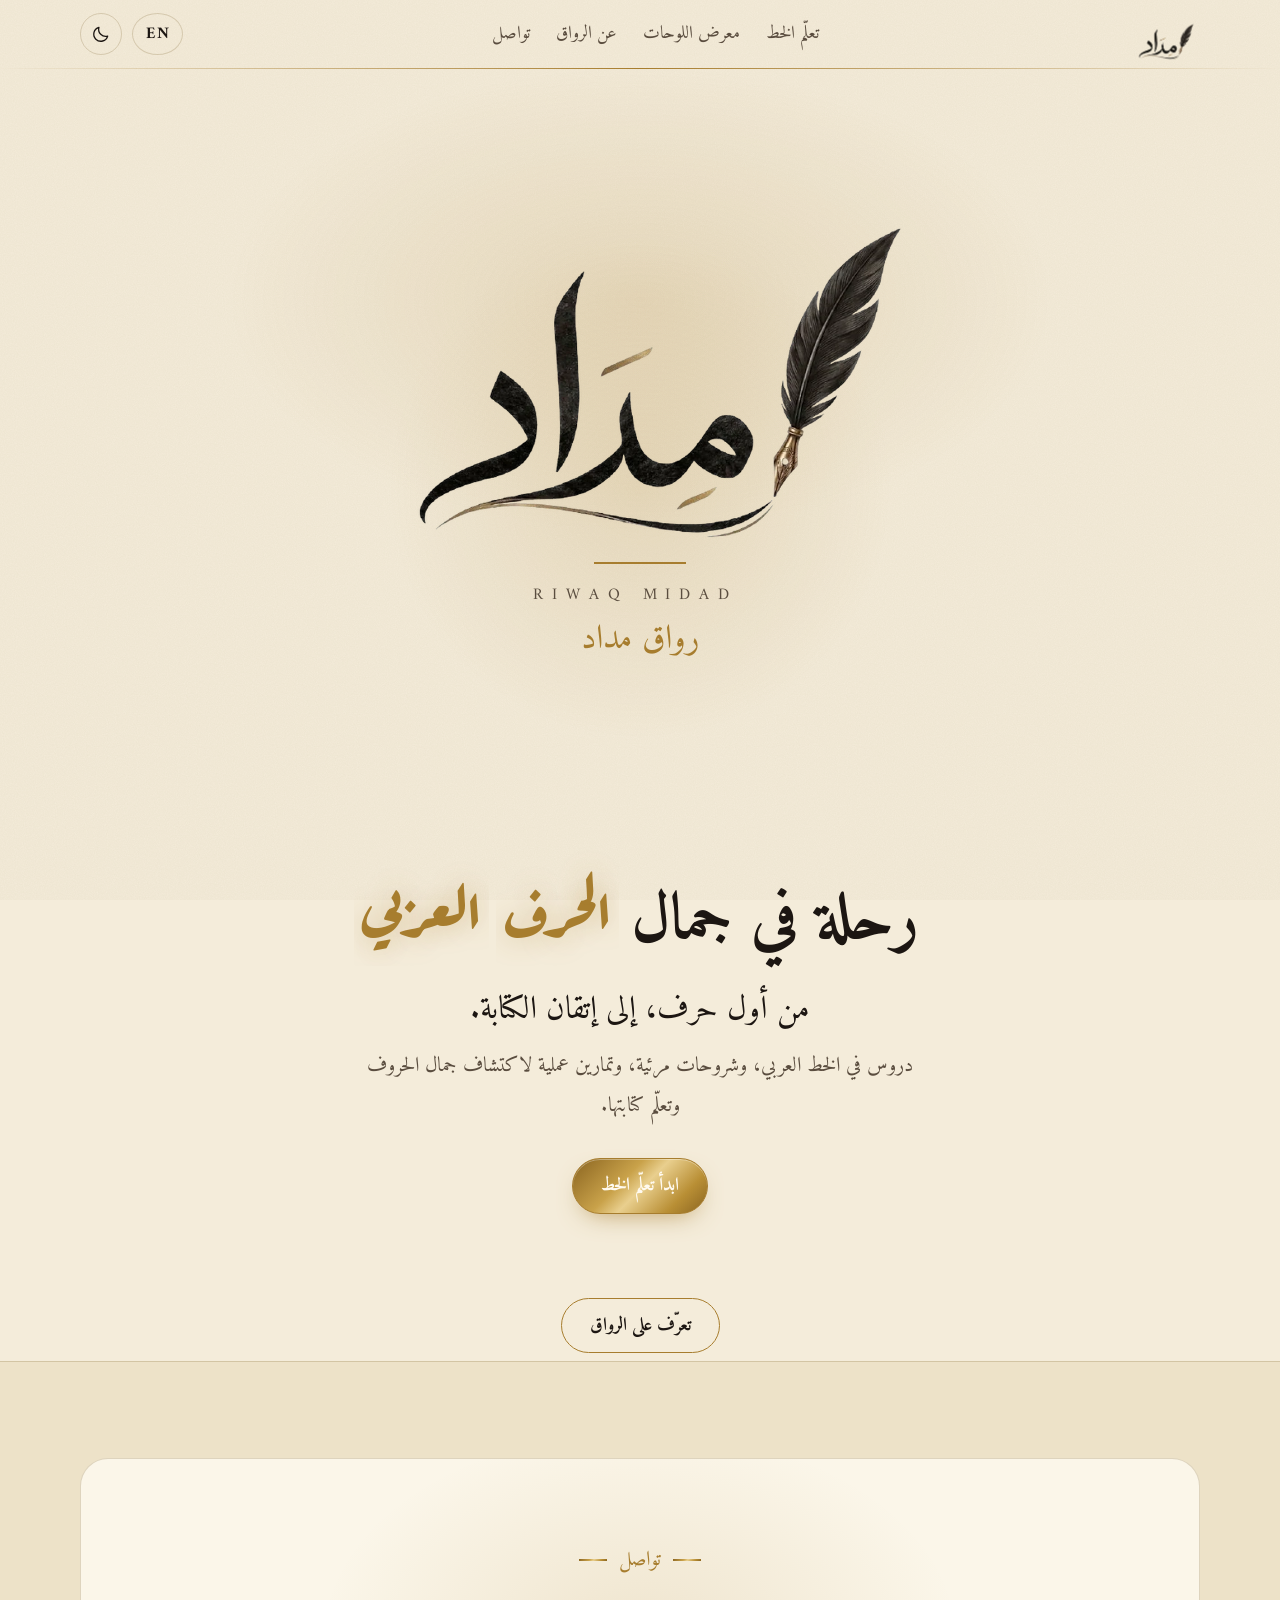
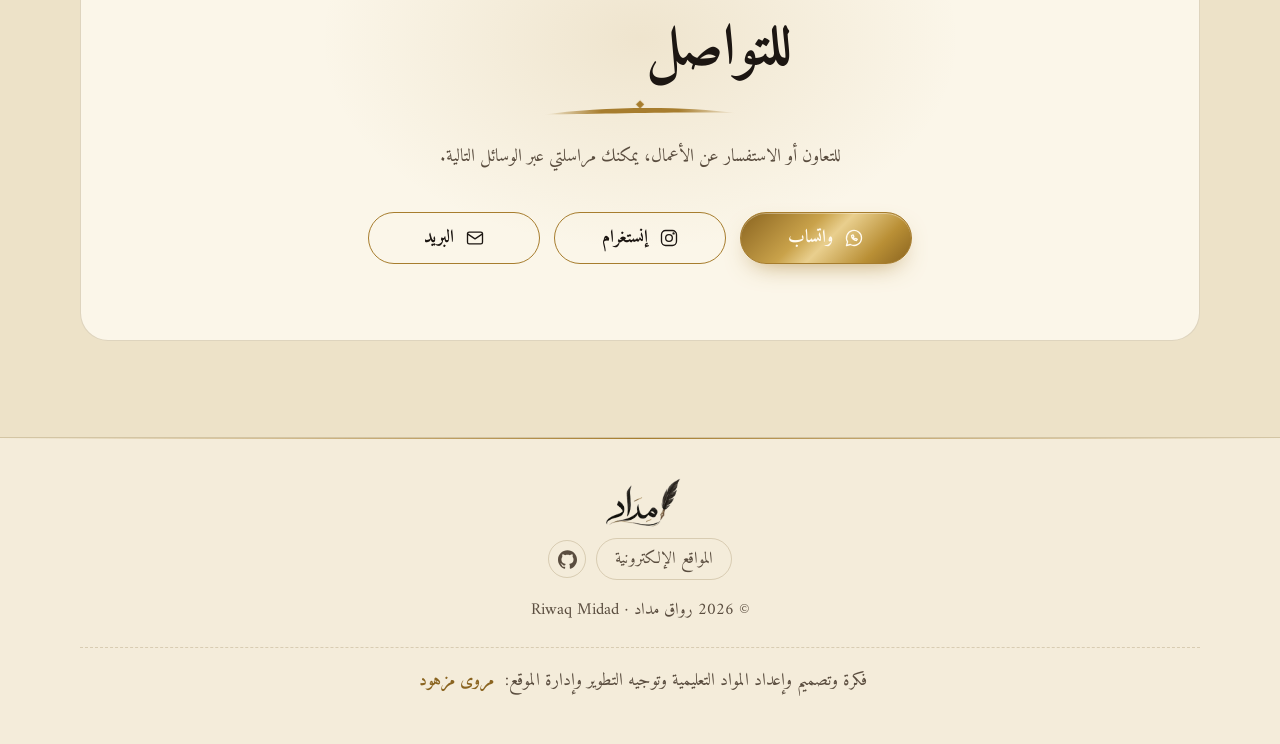
==== commit a1b7a0ca: "fix: service worker update" ====
--- a/index.html
+++ b/index.html
@@ -23,8 +23,8 @@
 "description":"دروس في الخط العربي وأوراق تمرين وشروحات مرئية لتعلّم الحروف، إلى جانب لوحات بخط اليد.","inLanguage":"ar",
 "sameAs":["https://www.instagram.com/riwaq.midad/","https://github.com/Maroua-Mezhoud/riwaq.midad"]}
 </script>
-<link rel="icon" href="assets/favicon.png" type="image/png">
-<link rel="apple-touch-icon" href="icons/apple-touch-icon.png">
+<link rel="icon" href="assets/favicon.png?v=2" type="image/png">
+<link rel="apple-touch-icon" href="icons/apple-touch-icon.png?v=2">
 <link rel="manifest" href="manifest.webmanifest">
 <meta name="mobile-web-app-capable" content="yes">
 <meta name="apple-mobile-web-app-capable" content="yes">
@@ -33,7 +33,7 @@
 <link rel="preconnect" href="https://fonts.googleapis.com">
 <link rel="preconnect" href="https://fonts.gstatic.com" crossorigin>
 <link href="https://fonts.googleapis.com/css2?family=Aref+Ruqaa:wght@700&display=swap" rel="stylesheet">
-<link rel="stylesheet" href="style.css">
+<link rel="stylesheet" href="style.css?v=5">
 
 <script>
 /* تطبيق الوضع واللغة المحفوظين قبل الرسم لتفادي الوميض */
@@ -141,8 +141,8 @@
     <div class="page-bar"><a class="back" href="#top"><svg viewBox="0 0 24 24"><path d="M9 6l6 6-6 6"/></svg><span data-i18n="back">رجوع</span></a><nav class="crumb" aria-label="breadcrumb"><span data-i18n="n_about">عن الرواق</span></nav></div>
     <div class="about">
     <div class="pic reveal in">
-      <img class="p-light" src="assets/profile-light.webp" alt="رواق مداد" width="800" height="800" loading="lazy">
-      <img class="p-dark" src="assets/profile-dark.webp" alt="" width="800" height="800" loading="lazy">
+      <img class="p-light" src="assets/wordmark-light.webp" alt="رواق مداد" width="1000" height="582" loading="lazy">
+      <img class="p-dark" src="assets/wordmark-dark.webp" alt="" width="1000" height="582" loading="lazy">
     </div>
     <div class="reveal in">
       <span class="eyebrow" data-i18n="a_eyebrow">عن الرواق</span>
@@ -702,7 +702,7 @@
   <button type="button" class="pwa-close" data-pwa-close data-i18n="pwa_ok">حسنًا</button>
 </dialog>
 
-<script src="script.js"></script>
-<script src="pwa.js"></script>
+<script src="script.js?v=5"></script>
+<script src="pwa.js?v=5"></script>
 </body>
 </html>
--- a/style.css
+++ b/style.css
@@ -259,8 +259,8 @@
 
 /* ------- عن الرواق ------- */
 .about{display:grid;grid-template-columns:.8fr 1.2fr;gap:56px;align-items:center}
-.about .pic{position:relative;max-width:360px;width:100%;margin-inline:auto}
-.about .pic img{border-radius:50%;box-shadow:var(--shadow);width:100%;height:auto;aspect-ratio:1/1}
+.about .pic{position:relative;max-width:420px;width:100%;margin-inline:auto}
+.about .pic img{width:100%;height:auto;border-radius:0;box-shadow:none;background:none}
 .about .pic .p-dark{display:none}
 :root[data-theme="dark"] .about .pic .p-dark{display:block}
 :root[data-theme="dark"] .about .pic .p-light{display:none}
@@ -702,6 +702,8 @@
   box-shadow:0 8px 24px rgba(0,0,0,.28);transition:transform .3s,opacity .3s;animation:fabIn .6s 2.6s both cubic-bezier(.2,.8,.2,1)
 }
 .fab-wa svg{width:30px;height:30px;fill:currentColor}
+/* إخفاء زر واتساب العائم من الصفحة الرئيسية (يظهر داخل الصفحات الفرعية فقط) */
+body:not(.in-page) .fab-wa{display:none}
 .fab-wa:hover{transform:scale(1.08)}
 .fab-wa.away,body.lb-open .fab-wa{opacity:0;pointer-events:none;transform:scale(.8)}
 @keyframes fabIn{from{opacity:0;transform:scale(.4)}to{opacity:1;transform:none}}
@@ -977,3 +979,76 @@
 .pwa-close{padding:10px 30px;border:1px solid var(--gold);border-radius:999px;background:transparent;color:var(--ink);font:inherit;font-weight:700;cursor:pointer;transition:background .25s}
 .pwa-close:hover{background:color-mix(in srgb,var(--gold) 18%,transparent)}
 @media(max-width:560px){.pwa-install{width:100%;max-width:340px}}
+
+/* ==========================================================
+   لمسات ذهبية إضافية
+   ========================================================== */
+:root{
+  --gold-grad:linear-gradient(135deg,#8a6420 0%,#c9a24a 38%,#e9cf8e 52%,#b98f35 78%,#8a6420 100%);
+}
+:root[data-theme="dark"]{
+  --gold-grad:linear-gradient(135deg,#b88f3c 0%,#e6c375 38%,#f6e4ae 52%,#d4ae5e 78%,#b88f3c 100%);
+}
+
+/* توهّج ذهبي ناعم على الكلمات المميّزة، وتدرّج معدني في عناوين الأقسام */
+.ruq{text-shadow:0 0 28px color-mix(in srgb,var(--gold) 38%,transparent)}
+.section-head .ruq,.about h2 .ruq,.contact h2 .ruq{
+  background:var(--gold-grad);-webkit-background-clip:text;background-clip:text;
+  -webkit-text-fill-color:transparent;color:transparent;text-shadow:none
+}
+
+/* زخرفة ذهبية تحت عناوين الأقسام: خط، معيّن، خط */
+.section-head h2::after{
+  content:"";display:block;width:150px;height:12px;margin:10px auto 0;
+  background:
+    linear-gradient(90deg,transparent,var(--gold)) left center/58px 1px no-repeat,
+    linear-gradient(270deg,transparent,var(--gold)) right center/58px 1px no-repeat,
+    linear-gradient(var(--gold),var(--gold)) center/7px 7px no-repeat;
+  clip-path:none;opacity:.9
+}
+.section-head h2::after{background-blend-mode:normal}
+
+/* خط ذهبي رفيع أسفل شريط التنقّل وأعلى التذييل */
+.nav{border-bottom:1px solid transparent;border-image:linear-gradient(90deg,transparent,var(--gold),transparent) 1;border-image-slice:1}
+footer{border-top:0;position:relative}
+footer::before{
+  content:"";position:absolute;top:0;inset-inline:0;height:1px;
+  background:linear-gradient(90deg,transparent,var(--gold),transparent)
+}
+
+/* الأزرار: ذهب معدني مع لمعان */
+.btn-primary{
+  background:var(--gold-grad);color:var(--on-gold);
+  box-shadow:0 10px 26px -12px color-mix(in srgb,var(--gold) 80%,transparent),inset 0 1px 0 rgba(255,255,255,.35)
+}
+.btn-primary:hover{background:var(--gold-grad);filter:brightness(1.07)}
+.btn-ghost{border-color:var(--gold)}
+
+/* البطاقات: شريط ذهبي علوي، وأيقونات بخلفية ذهبية خفيفة */
+.card{position:relative;overflow:hidden}
+.card::before{
+  content:"";position:absolute;top:0;inset-inline:0;height:3px;
+  background:var(--gold-grad);opacity:.75;transition:opacity .35s
+}
+.card:hover::before{opacity:1}
+.card:hover{box-shadow:0 22px 44px -24px color-mix(in srgb,var(--gold) 55%,transparent)}
+.card .ico{background:color-mix(in srgb,var(--gold) 12%,transparent);box-shadow:0 0 0 5px color-mix(in srgb,var(--gold) 7%,transparent)}
+.work{border-color:color-mix(in srgb,var(--gold) 38%,var(--line))}
+
+/* الواجهة العامة */
+::selection{background:color-mix(in srgb,var(--gold) 45%,transparent);color:var(--ink)}
+html{scrollbar-color:var(--gold) var(--bg)}
+.eyebrow::before,.eyebrow::after{background:var(--gold-grad);opacity:1;height:2px}
+
+@media (prefers-reduced-motion:reduce){.card::before{transition:none}}
+
+/* زر «حمّل تطبيق رواق مداد» بالذهبي المعدني */
+.pwa-install{
+  background:var(--gold-grad);color:var(--on-gold);
+  box-shadow:0 12px 28px -12px color-mix(in srgb,var(--gold) 85%,transparent),inset 0 1px 0 rgba(255,255,255,.4);
+  border:1px solid color-mix(in srgb,var(--gold) 70%,transparent)
+}
+.pwa-install:hover{background:var(--gold-grad);filter:brightness(1.08);box-shadow:0 18px 34px -12px color-mix(in srgb,var(--gold) 90%,transparent),inset 0 1px 0 rgba(255,255,255,.45)}
+.pwa-close{border-color:var(--gold)}
+
+.fab-wa{display:none !important}
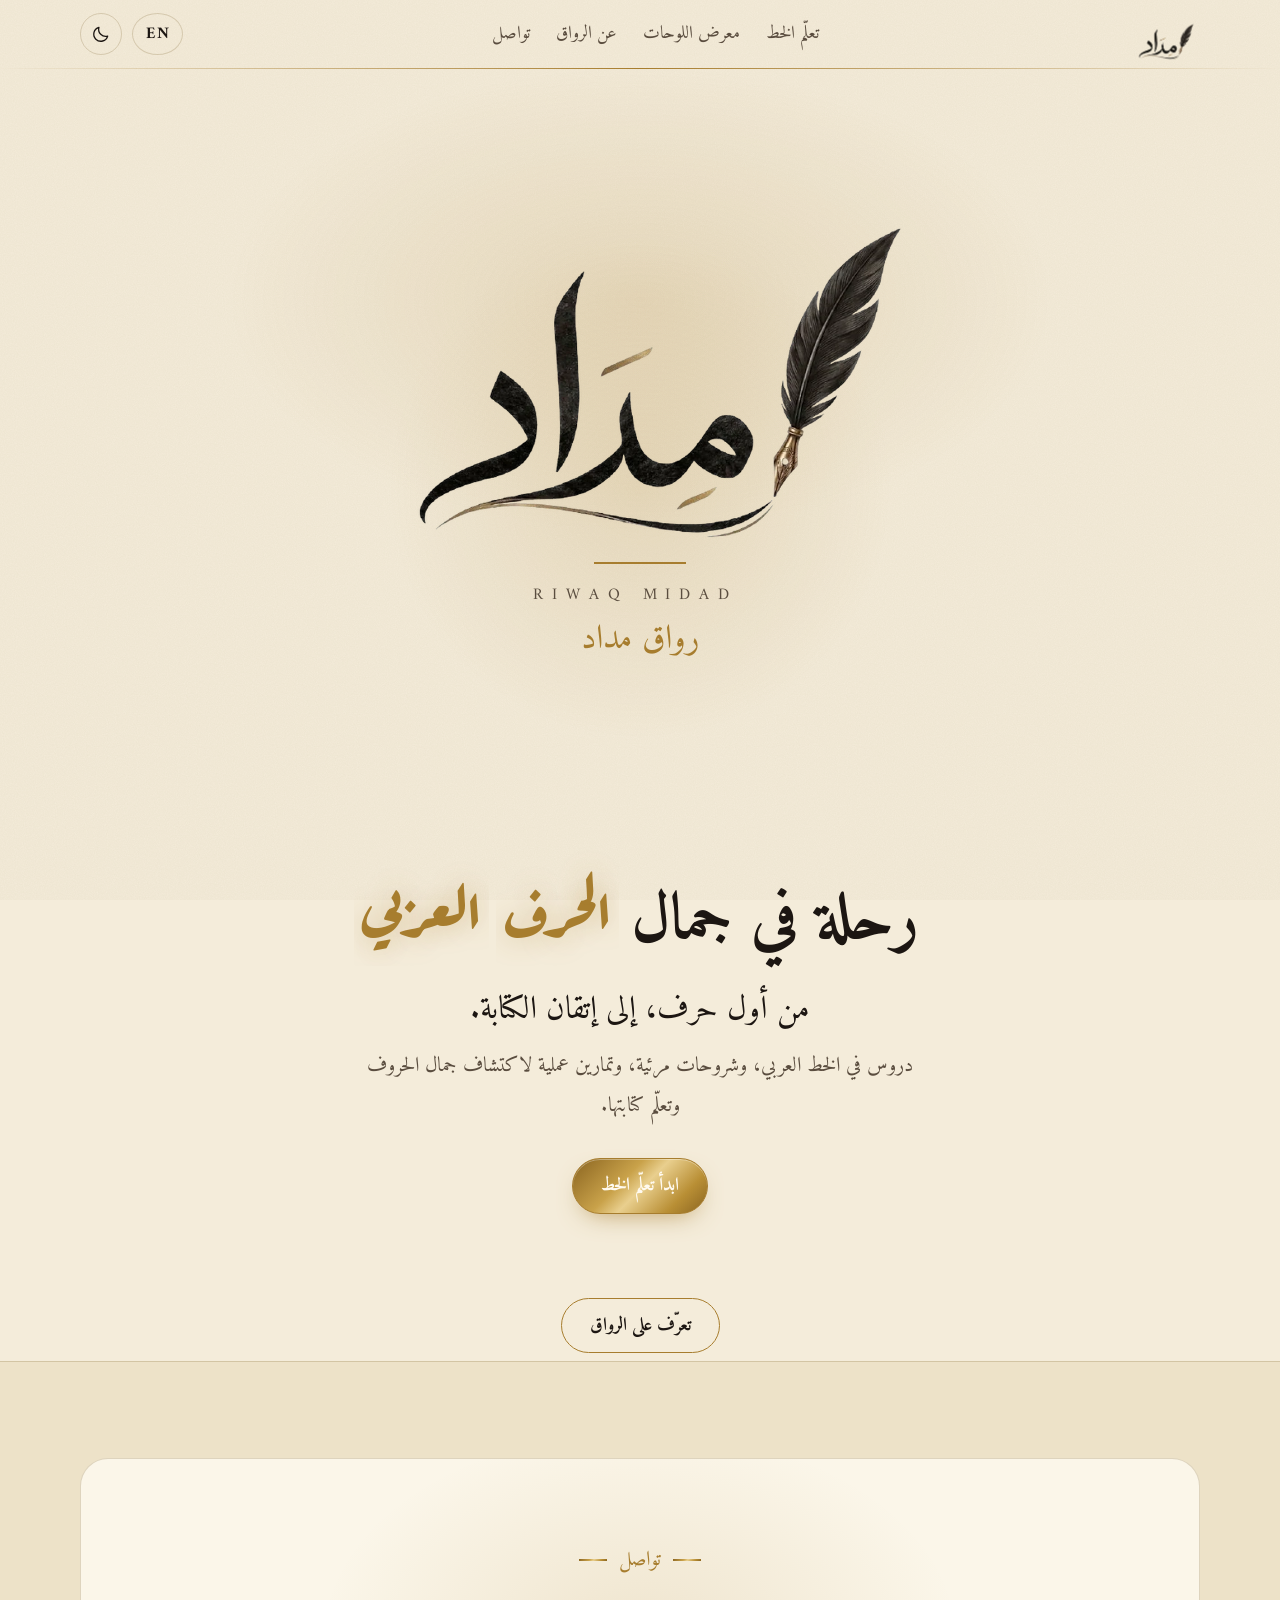
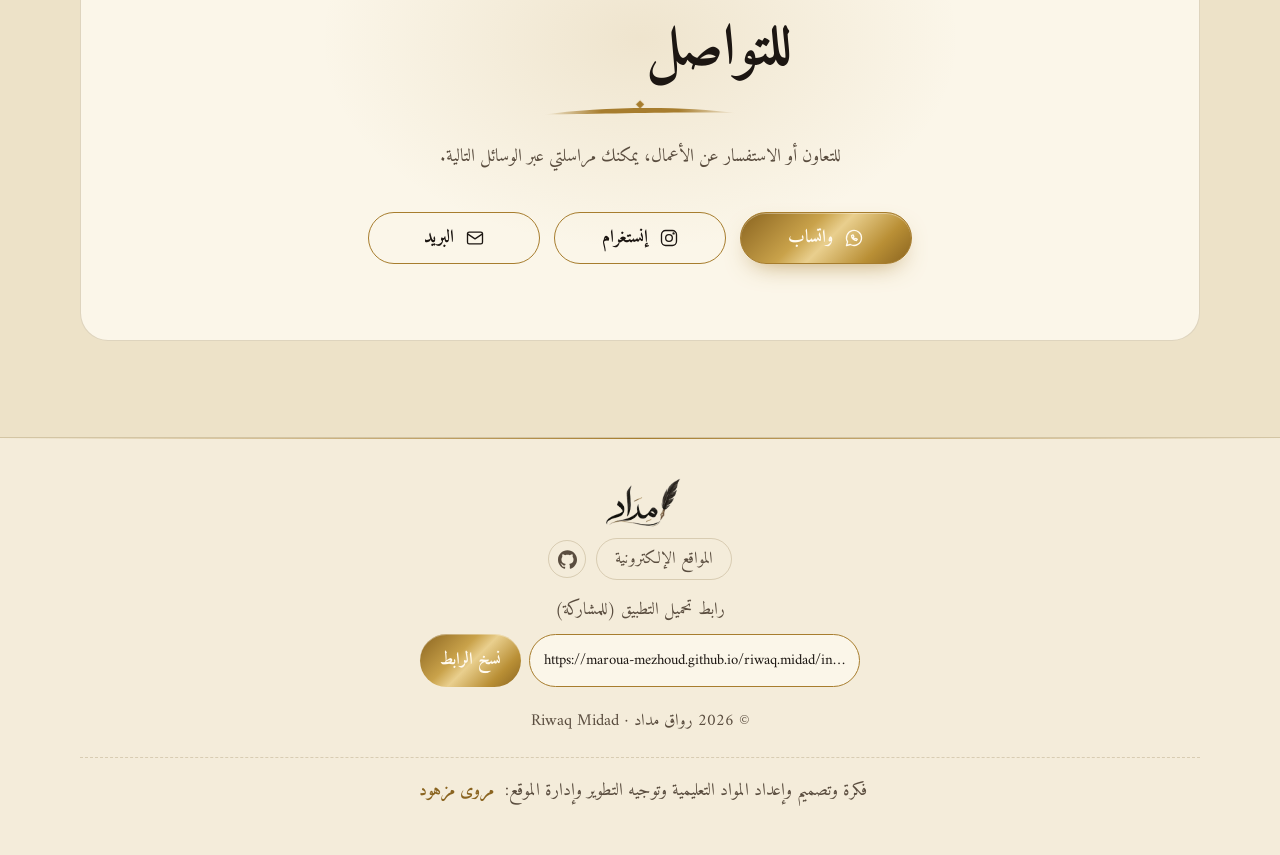
==== commit 4edcbe45: "add install page and copy link" ====
--- a/index.html
+++ b/index.html
@@ -33,7 +33,7 @@
 <link rel="preconnect" href="https://fonts.googleapis.com">
 <link rel="preconnect" href="https://fonts.gstatic.com" crossorigin>
 <link href="https://fonts.googleapis.com/css2?family=Aref+Ruqaa:wght@700&display=swap" rel="stylesheet">
-<link rel="stylesheet" href="style.css?v=5">
+<link rel="stylesheet" href="style.css?v=6">
 
 <script>
 /* تطبيق الوضع واللغة المحفوظين قبل الرسم لتفادي الوميض */
@@ -689,6 +689,13 @@
       <svg viewBox="0 0 24 24" aria-hidden="true"><path d="M12 3v12m0 0l-4.5-4.5M12 15l4.5-4.5M5 19h14"/></svg>
       <span data-i18n="pwa_btn">حمّل تطبيق رواق مداد</span>
     </button>
+    <div class="pwa-share" id="pwa-share">
+      <span class="pwa-share-lbl" data-i18n="pwa_share">رابط تحميل التطبيق (للمشاركة)</span>
+      <div class="pwa-share-row">
+        <input class="pwa-url" id="pwa-url" type="text" readonly dir="ltr" value="https://maroua-mezhoud.github.io/riwaq.midad/install.html" aria-label="رابط تحميل التطبيق">
+        <button type="button" class="pwa-copy" id="pwa-copy" data-i18n="pwa_copy">نسخ الرابط</button>
+      </div>
+    </div>
     <div>© <span id="year"></span> رواق مداد · Riwaq Midad</div>
     <p class="credit"><span data-i18n="cr_pre">فكرة وتصميم وإعداد المواد التعليمية وتوجيه التطوير وإدارة الموقع:</span> <a id="credit-link" href="https://github.com/Maroua-Mezhoud/Maroua-Mezhoud" target="_blank" rel="noopener" data-i18n="cr_name">مروى مزهود</a></p>
   </div>
@@ -702,7 +709,7 @@
   <button type="button" class="pwa-close" data-pwa-close data-i18n="pwa_ok">حسنًا</button>
 </dialog>
 
-<script src="script.js?v=5"></script>
-<script src="pwa.js?v=5"></script>
+<script src="script.js?v=6"></script>
+<script src="pwa.js?v=6"></script>
 </body>
 </html>
--- a/style.css
+++ b/style.css
@@ -1052,3 +1052,13 @@
 .pwa-close{border-color:var(--gold)}
 
 .fab-wa{display:none !important}
+
+/* رابط تحميل التطبيق القابل للنسخ */
+.pwa-share{margin:6px auto 18px;width:100%;max-width:440px}
+.pwa-share-lbl{display:block;font-size:.95rem;color:var(--ink-soft);margin-bottom:6px}
+.pwa-share-row{display:flex;gap:8px;align-items:stretch}
+.pwa-url{flex:1;min-width:0;padding:10px 14px;border:1px solid var(--gold);border-radius:999px;background:var(--surface);color:var(--ink);font:inherit;font-size:.82rem;direction:ltr;text-align:left;text-overflow:ellipsis}
+.pwa-url:focus{outline:2px solid var(--gold);outline-offset:2px}
+.pwa-copy{flex:none;padding:10px 20px;border:0;border-radius:999px;background:var(--gold-grad);color:var(--on-gold);font:inherit;font-weight:700;font-size:.95rem;cursor:pointer;box-shadow:inset 0 1px 0 rgba(255,255,255,.35);transition:transform .2s,filter .2s}
+.pwa-copy:hover{filter:brightness(1.07);transform:translateY(-1px)}
+.pwa-copy.ok{filter:brightness(1.1)}
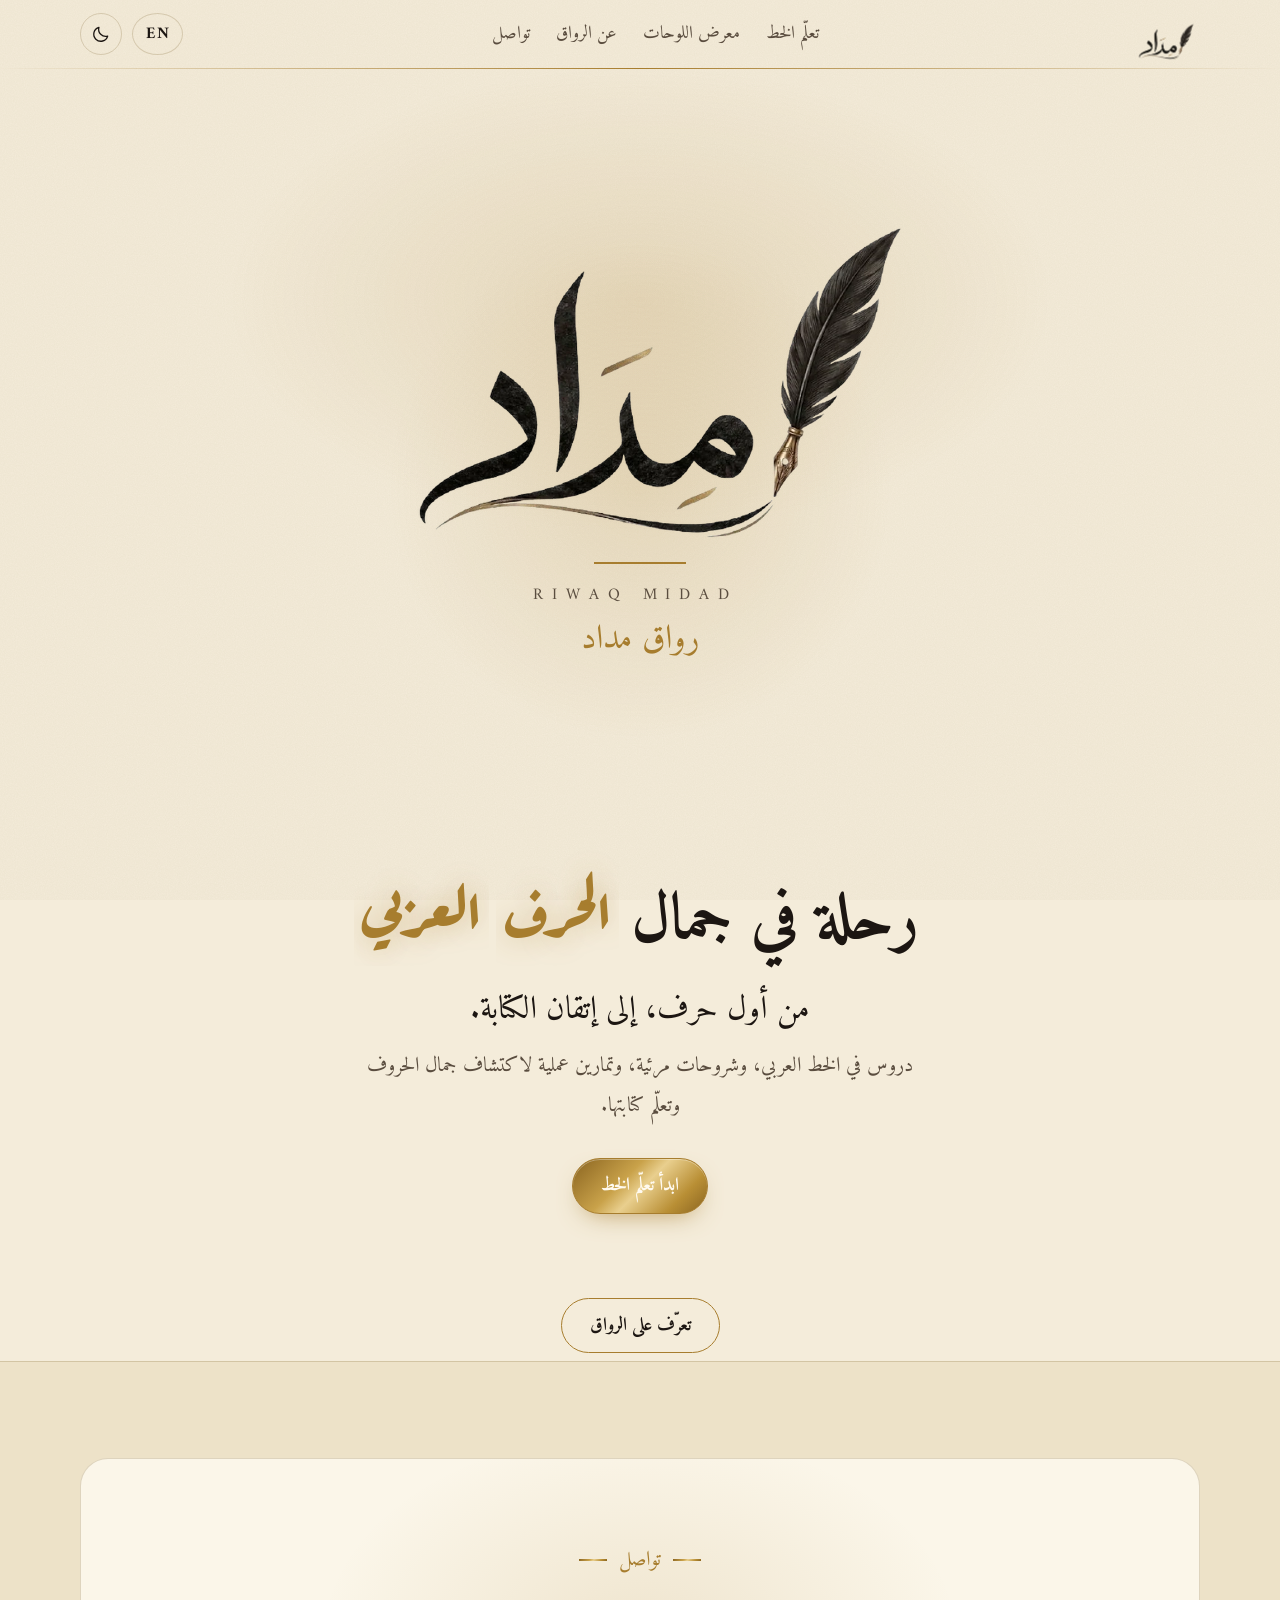
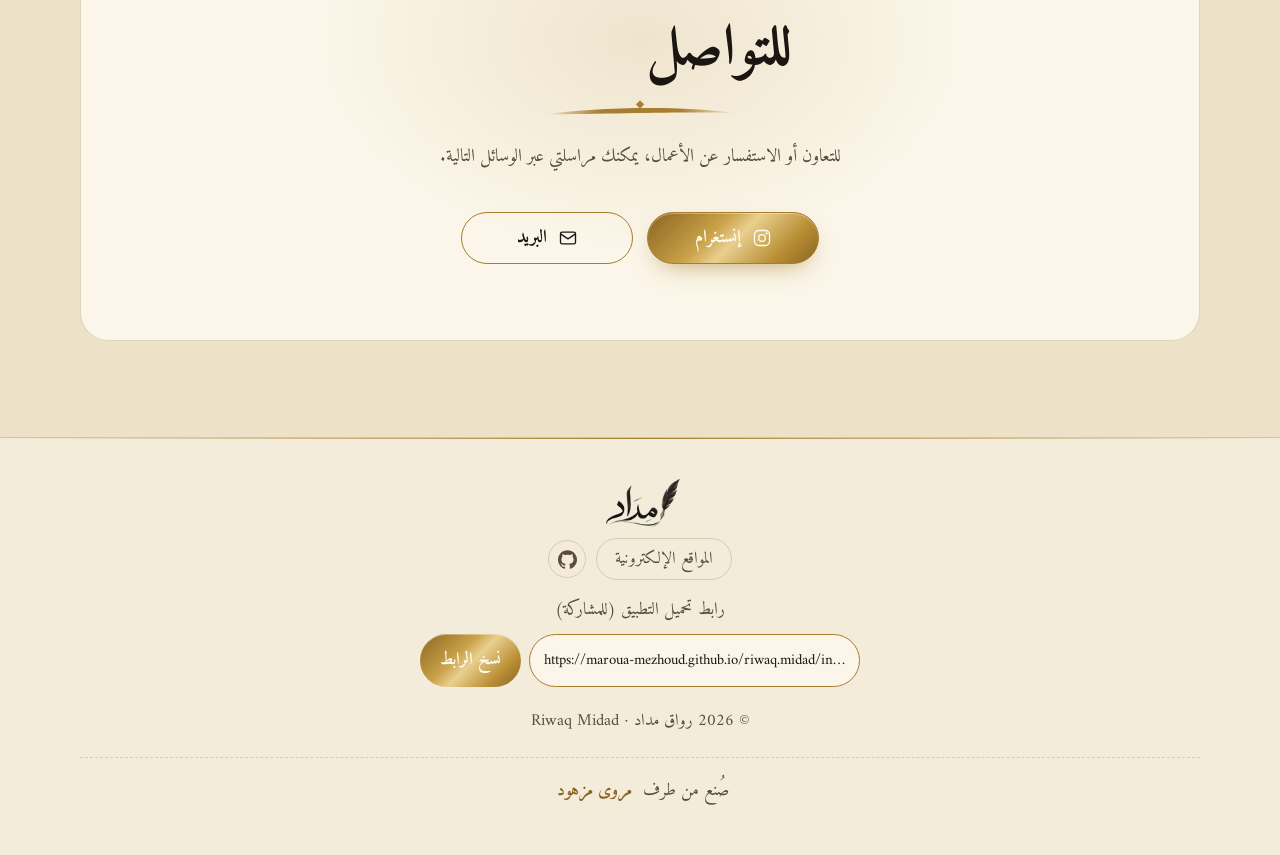
==== commit ed9f5b50: "تحديث الموقع: index.html و script.js و style.css و sw.js" ====
--- a/index.html
+++ b/index.html
@@ -162,8 +162,8 @@
     <div class="page-bar"><a class="back" href="#top"><svg viewBox="0 0 24 24"><path d="M9 6l6 6-6 6"/></svg><span data-i18n="back">رجوع</span></a><nav class="crumb" aria-label="breadcrumb"><span data-i18n="n_learn">تعلّم الخط</span></nav></div>
     <div class="section-head reveal in">
       <span class="eyebrow" data-i18n="lr_eyebrow">تعلّم الخط العربي</span>
-      <h2 data-i18n="lr_h2">اختر <span class="ruq">حرفًا</span> لتبدأ</h2>
-      <p data-i18n="lr_p">نبدأ بالألف والباء والحاء، وستُضاف بقية الحروف تباعًا.</p>
+      <h2 data-i18n="hub_h2">ابدأ <span class="ruq">رحلتك</span> مع الخط</h2>
+      <p data-i18n="hub_p">ثلاث خطوات مرتّبة: تعرّف على القلم، ثم تعلّم مسكته، ثم انتقل إلى الحروف.</p>
     </div>
     <div class="pen-hub">
       <a class="card hub-card pen-card reveal in" href="#learn-pen">
@@ -182,6 +182,59 @@
           <span class="open" data-i18n="hb_open">افتح القسم</span>
         </div>
       </a>
+      <a class="card hub-card pen-card reveal in" href="#learn-letters">
+        <span class="grip-ico letters-ico" aria-hidden="true">أب</span>
+        <div>
+          <h3 data-i18n="lt_c_t">تعلّم الحروف</h3>
+          <p data-i18n="lt_c_p">بعد القلم والأساسيات: اختر حرفًا لتبدأ بتعلّمه.</p>
+          <span class="open" data-i18n="hb_open">افتح القسم</span>
+        </div>
+      </a>
+    </div>
+  </div>
+</section>
+
+<section class="block page" id="learn-letters">
+  <div class="wrap">
+    <div class="page-bar"><a class="back" href="#learn"><svg viewBox="0 0 24 24"><path d="M9 6l6 6-6 6"/></svg><span data-i18n="back">رجوع</span></a><nav class="crumb" aria-label="breadcrumb"><a href="#learn" data-i18n="n_learn">تعلّم الخط</a><i></i><span data-i18n="lt_n">تعلّم الحروف</span></nav></div>
+    <div class="section-head reveal in">
+      <span class="eyebrow" data-i18n="lr_eyebrow">تعلّم الخط العربي</span>
+      <h2 data-i18n="sc_h2">اختر <span class="ruq">الخط</span> لتبدأ</h2>
+      <p data-i18n="sc_p">نبدأ بخط النسخ، وسيُضاف الديواني والثلث قريبًا.</p>
+    </div>
+    <div class="pen-hub script-hub">
+      <a class="card hub-card pen-card reveal in" href="#learn-naskh">
+        <div>
+          <h3 data-i18n="sc_naskh_t">خط النسخ</h3>
+          <p data-i18n="sc_naskh_p">أوضح الخطوط العربية وأسهلها قراءة، وهو أساس التعلّم.</p>
+          <span class="open" data-i18n="hb_open">افتح القسم</span>
+        </div>
+      </a>
+      <div class="card hub-card pen-card soon-card reveal in" aria-disabled="true">
+        <div>
+          <h3 data-i18n="sc_diwani_t">الخط الديواني</h3>
+          <p data-i18n="sc_diwani_p">خط منحنٍ متداخل الحروف، عُرف في دواوين الدولة العثمانية.</p>
+          <span class="soon-tag" data-i18n="sc_soon">قريبًا</span>
+        </div>
+      </div>
+      <div class="card hub-card pen-card soon-card reveal in" aria-disabled="true">
+        <div>
+          <h3 data-i18n="sc_thuluth_t">خط الثلث</h3>
+          <p data-i18n="sc_thuluth_p">سيّد الخطوط وأجملها، يُكتب به الزخرف في المساجد والمصاحف.</p>
+          <span class="soon-tag" data-i18n="sc_soon">قريبًا</span>
+        </div>
+      </div>
+    </div>
+  </div>
+</section>
+
+<section class="block page" id="learn-naskh">
+  <div class="wrap">
+    <div class="page-bar"><a class="back" href="#learn-letters"><svg viewBox="0 0 24 24"><path d="M9 6l6 6-6 6"/></svg><span data-i18n="back">رجوع</span></a><nav class="crumb" aria-label="breadcrumb"><a href="#learn" data-i18n="n_learn">تعلّم الخط</a><i></i><a href="#learn-letters" data-i18n="lt_n">تعلّم الحروف</a><i></i><span data-i18n="sc_naskh">خط النسخ</span></nav></div>
+    <div class="section-head reveal in">
+      <span class="eyebrow" data-i18n="lr_eyebrow">تعلّم الخط العربي</span>
+      <h2 data-i18n="lr_h2">اختر <span class="ruq">حرفًا</span> لتبدأ</h2>
+      <p data-i18n="lr_p">نبدأ بالألف والباء والحاء، وستُضاف بقية الحروف تباعًا.</p>
     </div>
     <div class="letter-grid" id="learn-grid"></div>
   </div>
@@ -216,7 +269,7 @@
       <article class="card reveal in"><h3 data-i18n="pen_p1">السن الوحشي</h3><p data-i18n="pen_d1">الزاوية العليا من رأس القلم المائل.</p></article>
       <article class="card reveal in"><h3 data-i18n="pen_p3">السن الإنسي</h3><p data-i18n="pen_d3">الزاوية السفلى من رأس القلم المائل.</p></article>
     </div>
-    <div class="pdf-actions"><a class="btn btn-primary" href="#learn-basics" data-i18n="pen_next">تابع إلى الأساسيات</a></div>
+    <div class="pdf-actions pdf-next"><a class="btn btn-primary" href="#learn-basics" data-i18n="pen_next">تابع إلى الأساسيات</a></div>
   </div>
 </section>
 
@@ -270,7 +323,7 @@
       <article class="card reveal in"><h3 data-i18n="g6_t">أخطاء شائعة</h3><p data-i18n="g6_p">شدّ القلم بقوة، وإمساكه من بعيد جدًا، وتدويره أثناء الكتابة، والضغط على الورقة، وثني المعصم بشدة. إن لاحظت أن يدك تتعب بسرعة فراجع مسكتك.</p></article>
     </div>
     <p class="grip-tip reveal in" data-i18n="grip_tip">تدرّب قبل كل جلسة: امسك القلم وارسم خطوطًا مستقيمة على ورقة بضع دقائق، ثم انتقل إلى الحروف.</p>
-    <div class="pdf-actions"><a class="btn btn-primary" href="#learn-dot" data-i18n="grip_next_dot">الدرس التالي: النقطة</a></div>
+    <div class="pdf-actions pdf-next"><a class="btn btn-primary" href="#learn-dot" data-i18n="grip_next_dot">الدرس التالي: النقطة</a></div>
   </div>
 </section>
 
@@ -299,13 +352,13 @@
       <article class="card reveal in"><h3 data-i18n="dt6_t">أخطاء شائعة</h3><p data-i18n="dt6_p">الضغط الشديد فتتسع النقطة، وتدوير القلم فتتشوّه، ورفعه مع السحب فيظهر لها ذيل.</p></article>
     </div>
     <p class="grip-tip reveal in" data-i18n="dot_tip">أتقن النقطة أولًا، فكل حرف بعدها يُقاس بها.</p>
-    <div class="pdf-actions"><a class="btn btn-primary" href="#learn" data-i18n="grip_next">ابدأ بالحروف</a></div>
+    <div class="pdf-actions pdf-next"><a class="btn btn-primary" href="#learn-letters" data-i18n="grip_next">ابدأ بالحروف</a></div>
   </div>
 </section>
 
 <section class="block page" id="learn-alif">
   <div class="wrap">
-    <div class="page-bar"><a class="back" href="#learn"><svg viewBox="0 0 24 24"><path d="M9 6l6 6-6 6"/></svg><span data-i18n="back">رجوع</span></a><nav class="crumb" aria-label="breadcrumb"><a href="#learn" data-i18n="n_learn">تعلّم الخط</a><i></i><span data-i18n="l_alif">حرف الألف</span></nav></div>
+    <div class="page-bar"><a class="back" href="#learn-naskh"><svg viewBox="0 0 24 24"><path d="M9 6l6 6-6 6"/></svg><span data-i18n="back">رجوع</span></a><nav class="crumb" aria-label="breadcrumb"><a href="#learn" data-i18n="n_learn">تعلّم الخط</a><i></i><a href="#learn-letters" data-i18n="lt_n">تعلّم الحروف</a><i></i><a href="#learn-naskh" data-i18n="sc_naskh">خط النسخ</a><i></i><span data-i18n="l_alif">حرف الألف</span></nav></div>
     <div class="section-head reveal in">
       <span class="eyebrow" data-i18n="l_alif_e">حرف الألف</span>
       <h2 data-i18n="l_alif_h">حرف <span class="ruq">الألف</span></h2>
@@ -338,6 +391,10 @@
       <a class="btn btn-primary" href="assets/learn/alif-single.pdf" download data-i18n="pdf_dl">تحميل الملف (PDF)</a>
       <a class="btn btn-ghost" href="assets/learn/alif-single.pdf" target="_blank" rel="noopener" data-i18n="pdf_open">فتح في صفحة جديدة</a>
     </div>
+    <aside class="print-note reveal in" role="note">
+      <svg viewBox="0 0 24 24" aria-hidden="true"><path d="M7 9V3h10v6M7 17H4v-7h16v7h-3M7 14h10v7H7z"/></svg>
+      <p data-i18n="print_note"><strong>نصيحة قبل الطباعة:</strong> اطبع الورقة على ورق كوشيه بوزن يقارب 90 غ/م²؛ فهو يمنع تسرّب الحبر ويمنح الخط حدّة ونعومة أثناء التدريب.</p>
+    </aside>
     <div class="pdf-pages">
       <img src="assets/learn/alif-single-1.webp" alt="حرف الألف المفردة، الصفحة 1" width="909" height="1286" loading="lazy">
       <img src="assets/learn/alif-single-2.webp" alt="حرف الألف المفردة، الصفحة 2" width="909" height="1286" loading="lazy">
@@ -422,7 +479,7 @@
 
 <section class="block page" id="learn-baa">
   <div class="wrap">
-    <div class="page-bar"><a class="back" href="#learn"><svg viewBox="0 0 24 24"><path d="M9 6l6 6-6 6"/></svg><span data-i18n="back">رجوع</span></a><nav class="crumb" aria-label="breadcrumb"><a href="#learn" data-i18n="n_learn">تعلّم الخط</a><i></i><span data-i18n="l_baa">حرف الباء</span></nav></div>
+    <div class="page-bar"><a class="back" href="#learn-naskh"><svg viewBox="0 0 24 24"><path d="M9 6l6 6-6 6"/></svg><span data-i18n="back">رجوع</span></a><nav class="crumb" aria-label="breadcrumb"><a href="#learn" data-i18n="n_learn">تعلّم الخط</a><i></i><a href="#learn-letters" data-i18n="lt_n">تعلّم الحروف</a><i></i><a href="#learn-naskh" data-i18n="sc_naskh">خط النسخ</a><i></i><span data-i18n="l_baa">حرف الباء</span></nav></div>
     <div class="section-head reveal in">
       <span class="eyebrow" data-i18n="l_baa_e">حرف الباء</span>
       <h2 data-i18n="l_baa_h">حرف <span class="ruq">الباء</span></h2>
@@ -455,6 +512,10 @@
       <a class="btn btn-primary" href="assets/learn/baa-single.pdf" download data-i18n="pdf_dl">تحميل الملف (PDF)</a>
       <a class="btn btn-ghost" href="assets/learn/baa-single.pdf" target="_blank" rel="noopener" data-i18n="pdf_open">فتح في صفحة جديدة</a>
     </div>
+    <aside class="print-note reveal in" role="note">
+      <svg viewBox="0 0 24 24" aria-hidden="true"><path d="M7 9V3h10v6M7 17H4v-7h16v7h-3M7 14h10v7H7z"/></svg>
+      <p data-i18n="print_note"><strong>نصيحة قبل الطباعة:</strong> اطبع الورقة على ورق كوشيه بوزن يقارب 90 غ/م²؛ فهو يمنع تسرّب الحبر ويمنح الخط حدّة ونعومة أثناء التدريب.</p>
+    </aside>
     <div class="pdf-pages">
       <img src="assets/learn/baa-single-1.webp" alt="حرف الباء المفردة، الصفحة 1" width="909" height="1286" loading="lazy">
       <img src="assets/learn/baa-single-2.webp" alt="حرف الباء المفردة، الصفحة 2" width="909" height="1286" loading="lazy">
@@ -539,7 +600,7 @@
 
 <section class="block page" id="learn-hah">
   <div class="wrap">
-    <div class="page-bar"><a class="back" href="#learn"><svg viewBox="0 0 24 24"><path d="M9 6l6 6-6 6"/></svg><span data-i18n="back">رجوع</span></a><nav class="crumb" aria-label="breadcrumb"><a href="#learn" data-i18n="n_learn">تعلّم الخط</a><i></i><span data-i18n="l_hah">حرف الحاء</span></nav></div>
+    <div class="page-bar"><a class="back" href="#learn-naskh"><svg viewBox="0 0 24 24"><path d="M9 6l6 6-6 6"/></svg><span data-i18n="back">رجوع</span></a><nav class="crumb" aria-label="breadcrumb"><a href="#learn" data-i18n="n_learn">تعلّم الخط</a><i></i><a href="#learn-letters" data-i18n="lt_n">تعلّم الحروف</a><i></i><a href="#learn-naskh" data-i18n="sc_naskh">خط النسخ</a><i></i><span data-i18n="l_hah">حرف الحاء</span></nav></div>
     <div class="section-head reveal in">
       <span class="eyebrow" data-i18n="l_hah_e">حرف الحاء</span>
       <h2 data-i18n="l_hah_h">حرف <span class="ruq">الحاء</span></h2>
@@ -572,6 +633,10 @@
       <a class="btn btn-primary" href="assets/learn/hah-single.pdf" download data-i18n="pdf_dl">تحميل الملف (PDF)</a>
       <a class="btn btn-ghost" href="assets/learn/hah-single.pdf" target="_blank" rel="noopener" data-i18n="pdf_open">فتح في صفحة جديدة</a>
     </div>
+    <aside class="print-note reveal in" role="note">
+      <svg viewBox="0 0 24 24" aria-hidden="true"><path d="M7 9V3h10v6M7 17H4v-7h16v7h-3M7 14h10v7H7z"/></svg>
+      <p data-i18n="print_note"><strong>نصيحة قبل الطباعة:</strong> اطبع الورقة على ورق كوشيه بوزن يقارب 90 غ/م²؛ فهو يمنع تسرّب الحبر ويمنح الخط حدّة ونعومة أثناء التدريب.</p>
+    </aside>
     <div class="pdf-pages">
       <img src="assets/learn/hah-single-1.webp" alt="حرف الحاء المفردة، الصفحة 1" width="909" height="1286" loading="lazy">
       <img src="assets/learn/hah-single-2.webp" alt="حرف الحاء المفردة، الصفحة 2" width="909" height="1286" loading="lazy">
@@ -697,7 +762,7 @@
       </div>
     </div>
     <div>© <span id="year"></span> رواق مداد · Riwaq Midad</div>
-    <p class="credit"><span data-i18n="cr_pre">فكرة وتصميم وإعداد المواد التعليمية وتوجيه التطوير وإدارة الموقع:</span> <a id="credit-link" href="https://github.com/Maroua-Mezhoud/Maroua-Mezhoud" target="_blank" rel="noopener" data-i18n="cr_name">مروى مزهود</a></p>
+    <p class="credit"><span data-i18n="cr_pre">صُنع من طرف</span> <a id="credit-link" href="https://github.com/Maroua-Mezhoud/Maroua-Mezhoud" target="_blank" rel="noopener" data-i18n="cr_name">مروى مزهود</a></p>
   </div>
 </footer>
 
--- a/style.css
+++ b/style.css
@@ -1062,3 +1062,16 @@
 .pwa-copy{flex:none;padding:10px 20px;border:0;border-radius:999px;background:var(--gold-grad);color:var(--on-gold);font:inherit;font-weight:700;font-size:.95rem;cursor:pointer;box-shadow:inset 0 1px 0 rgba(255,255,255,.35);transition:transform .2s,filter .2s}
 .pwa-copy:hover{filter:brightness(1.07);transform:translateY(-1px)}
 .pwa-copy.ok{filter:brightness(1.1)}
+
+.letters-ico{font-family:inherit;font-size:1.7rem;font-weight:700;color:var(--gold-strong);line-height:1}
+.soon-card{cursor:default;opacity:.62}.soon-card .grip-ico{filter:grayscale(.5)}.soon-tag{margin-top:10px;display:inline-block;color:var(--ink-soft);font-weight:700;border:1px dashed var(--line);border-radius:999px;padding:2px 14px;font-size:.9rem}
+@media (min-width:901px){
+  .script-hub{display:grid;grid-template-columns:repeat(3,1fr);gap:20px;max-width:1100px}
+  .script-hub .pen-card{flex-direction:column;align-items:center;text-align:center;gap:14px;padding-block:34px}
+  .script-hub .pen-card>div{display:flex;flex-direction:column;align-items:center;flex:1}
+  .script-hub .grip-ico{width:78px;height:78px}.script-hub .letters-ico{font-size:2.2rem}
+}
+.print-note{max-width:640px;margin:-8px auto 28px;padding:14px 20px;border:1px solid var(--line);border-radius:var(--r);background:color-mix(in srgb,var(--gold) 8%,var(--surface));display:flex;align-items:center;gap:14px}
+.print-note svg{flex:none;width:28px;height:28px;fill:none;stroke:var(--gold-strong);stroke-width:1.8;stroke-linecap:round;stroke-linejoin:round}
+.print-note p{margin:0;color:var(--ink-soft);line-height:1.8}.print-note strong{color:var(--gold-strong)}
+.pdf-actions.pdf-next{margin-top:40px}
